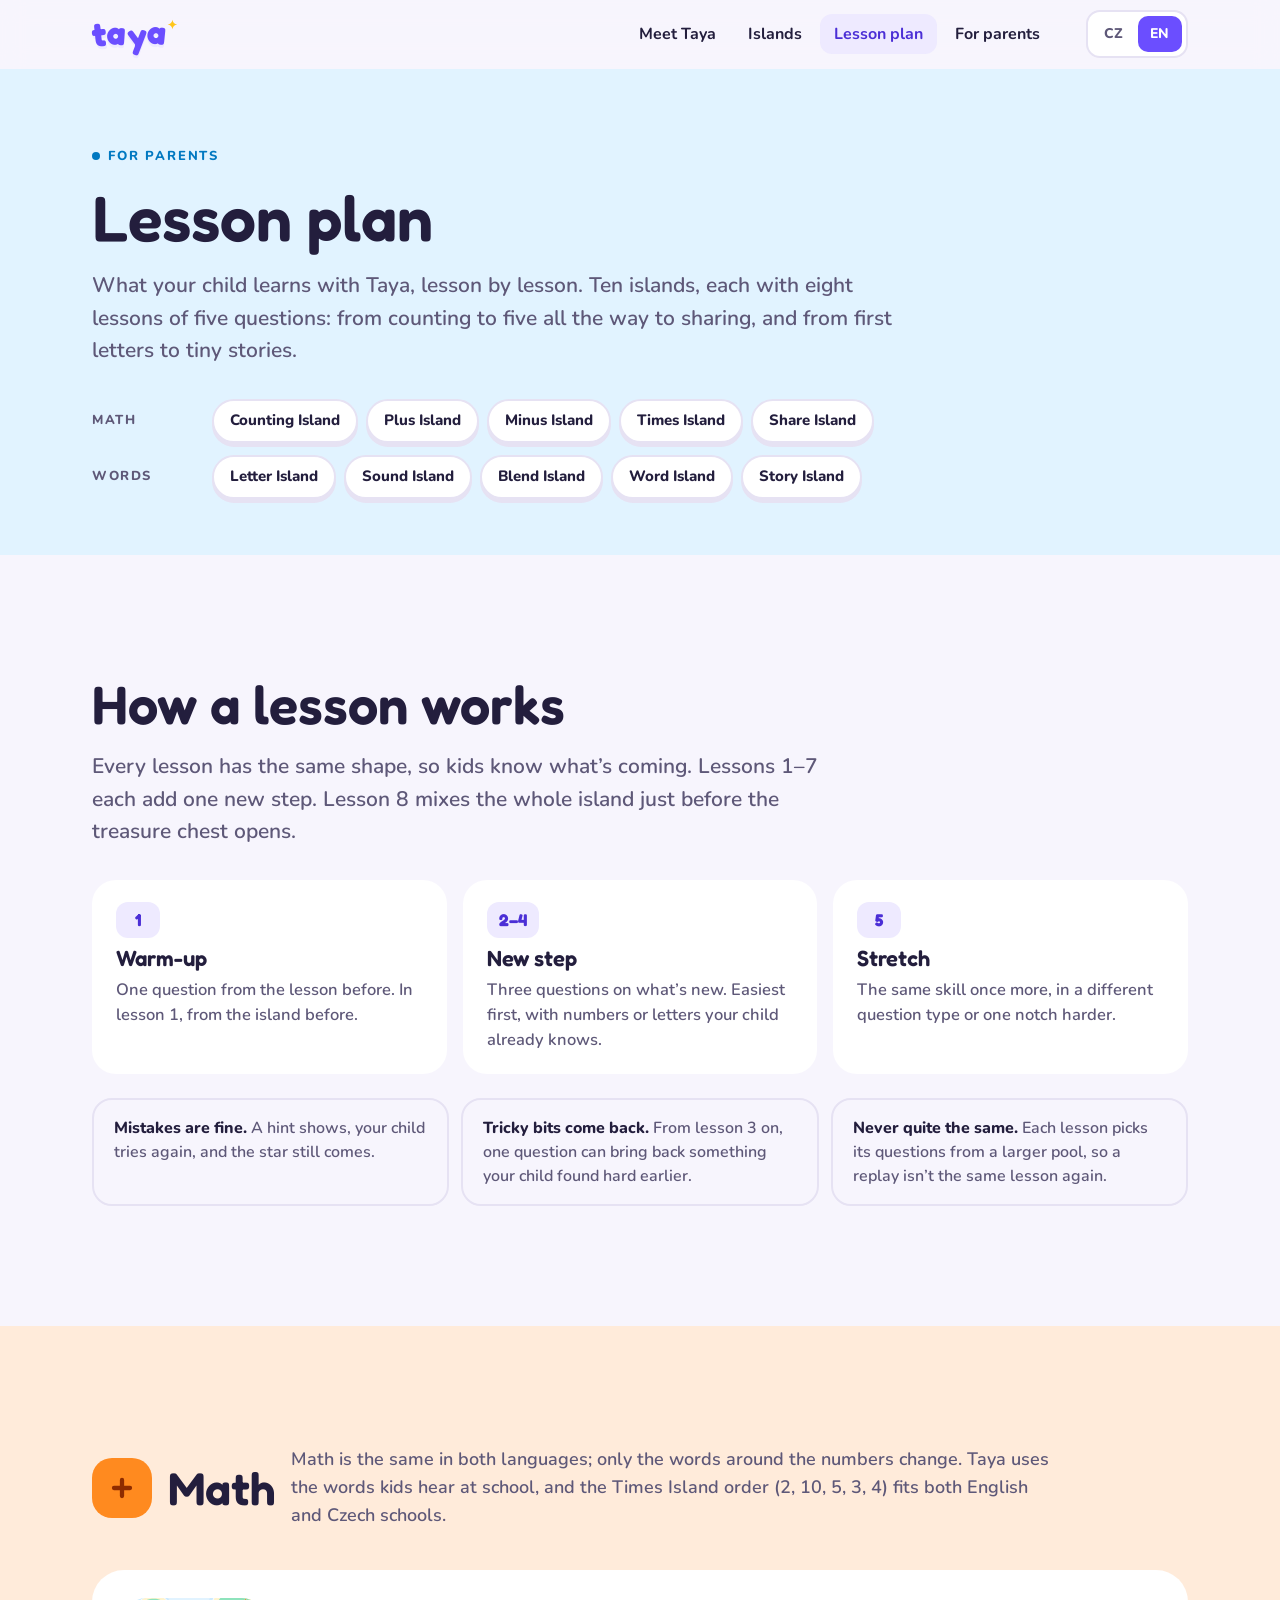
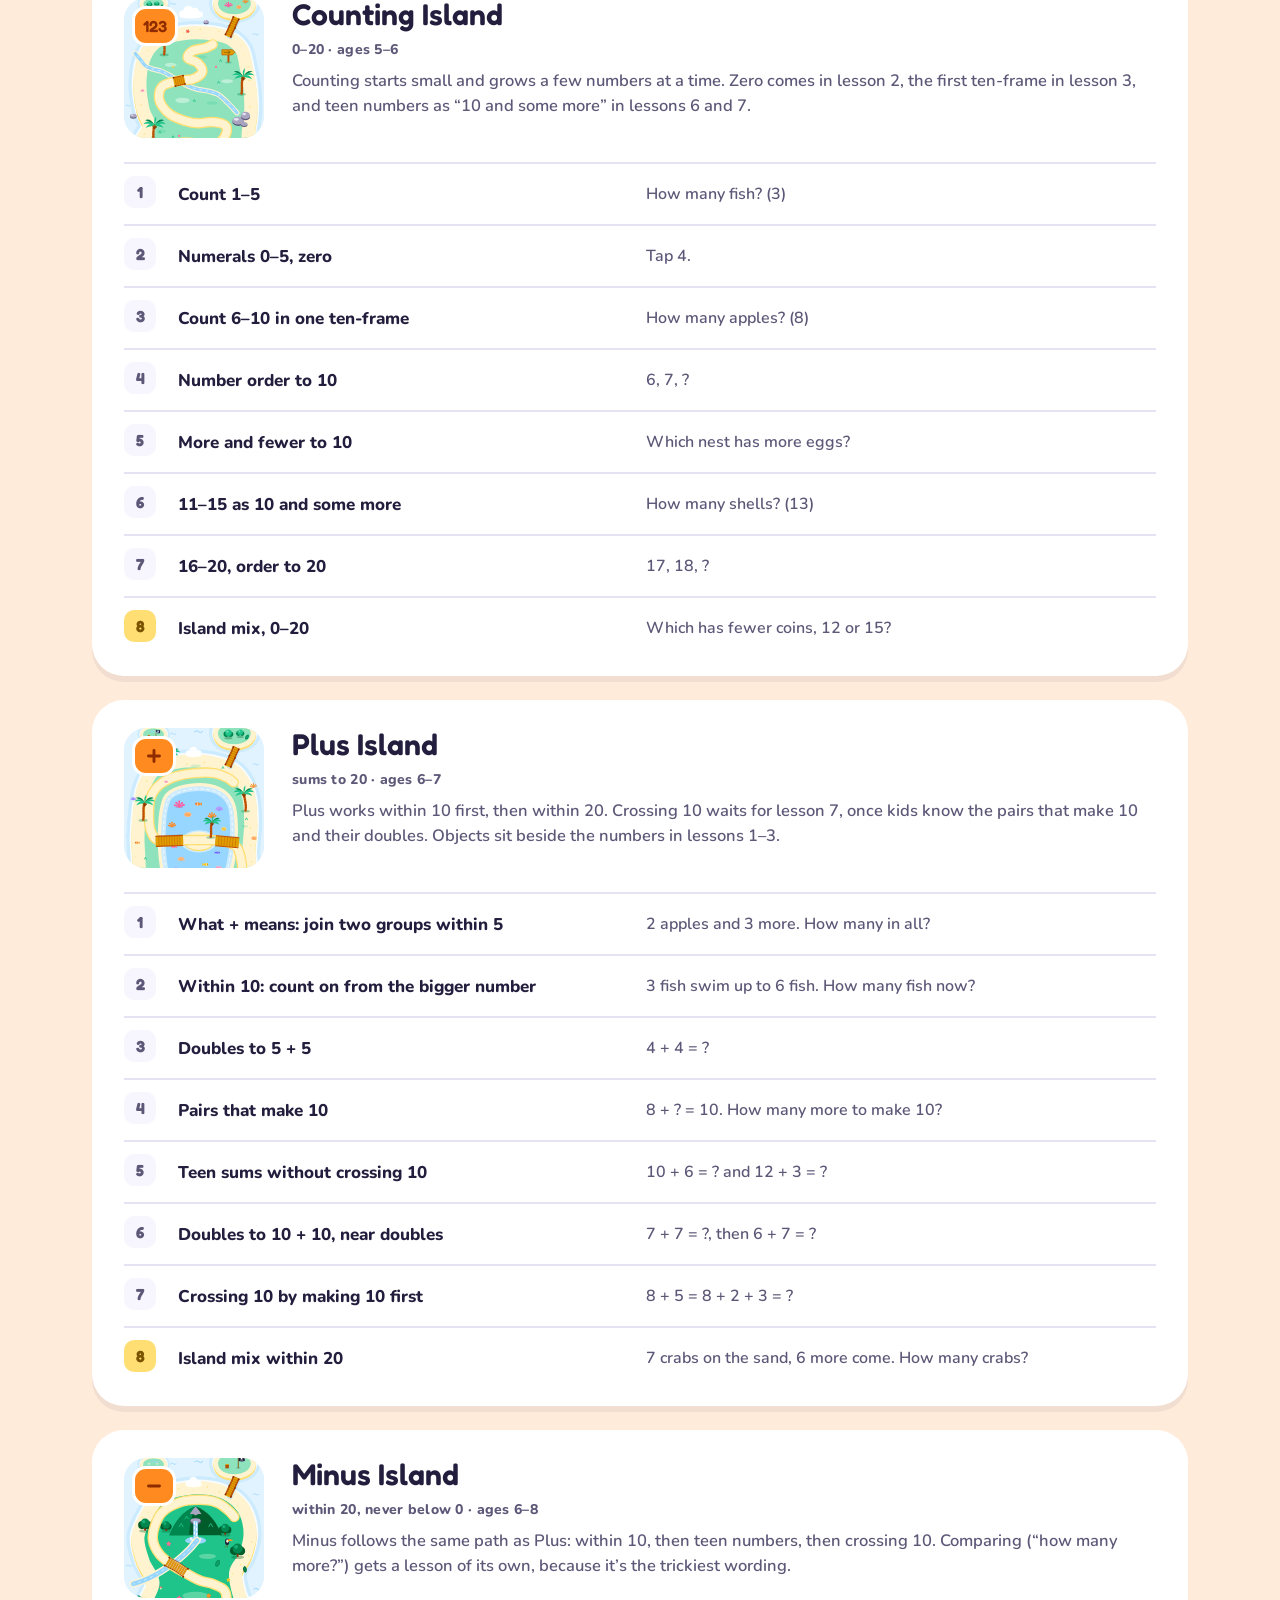
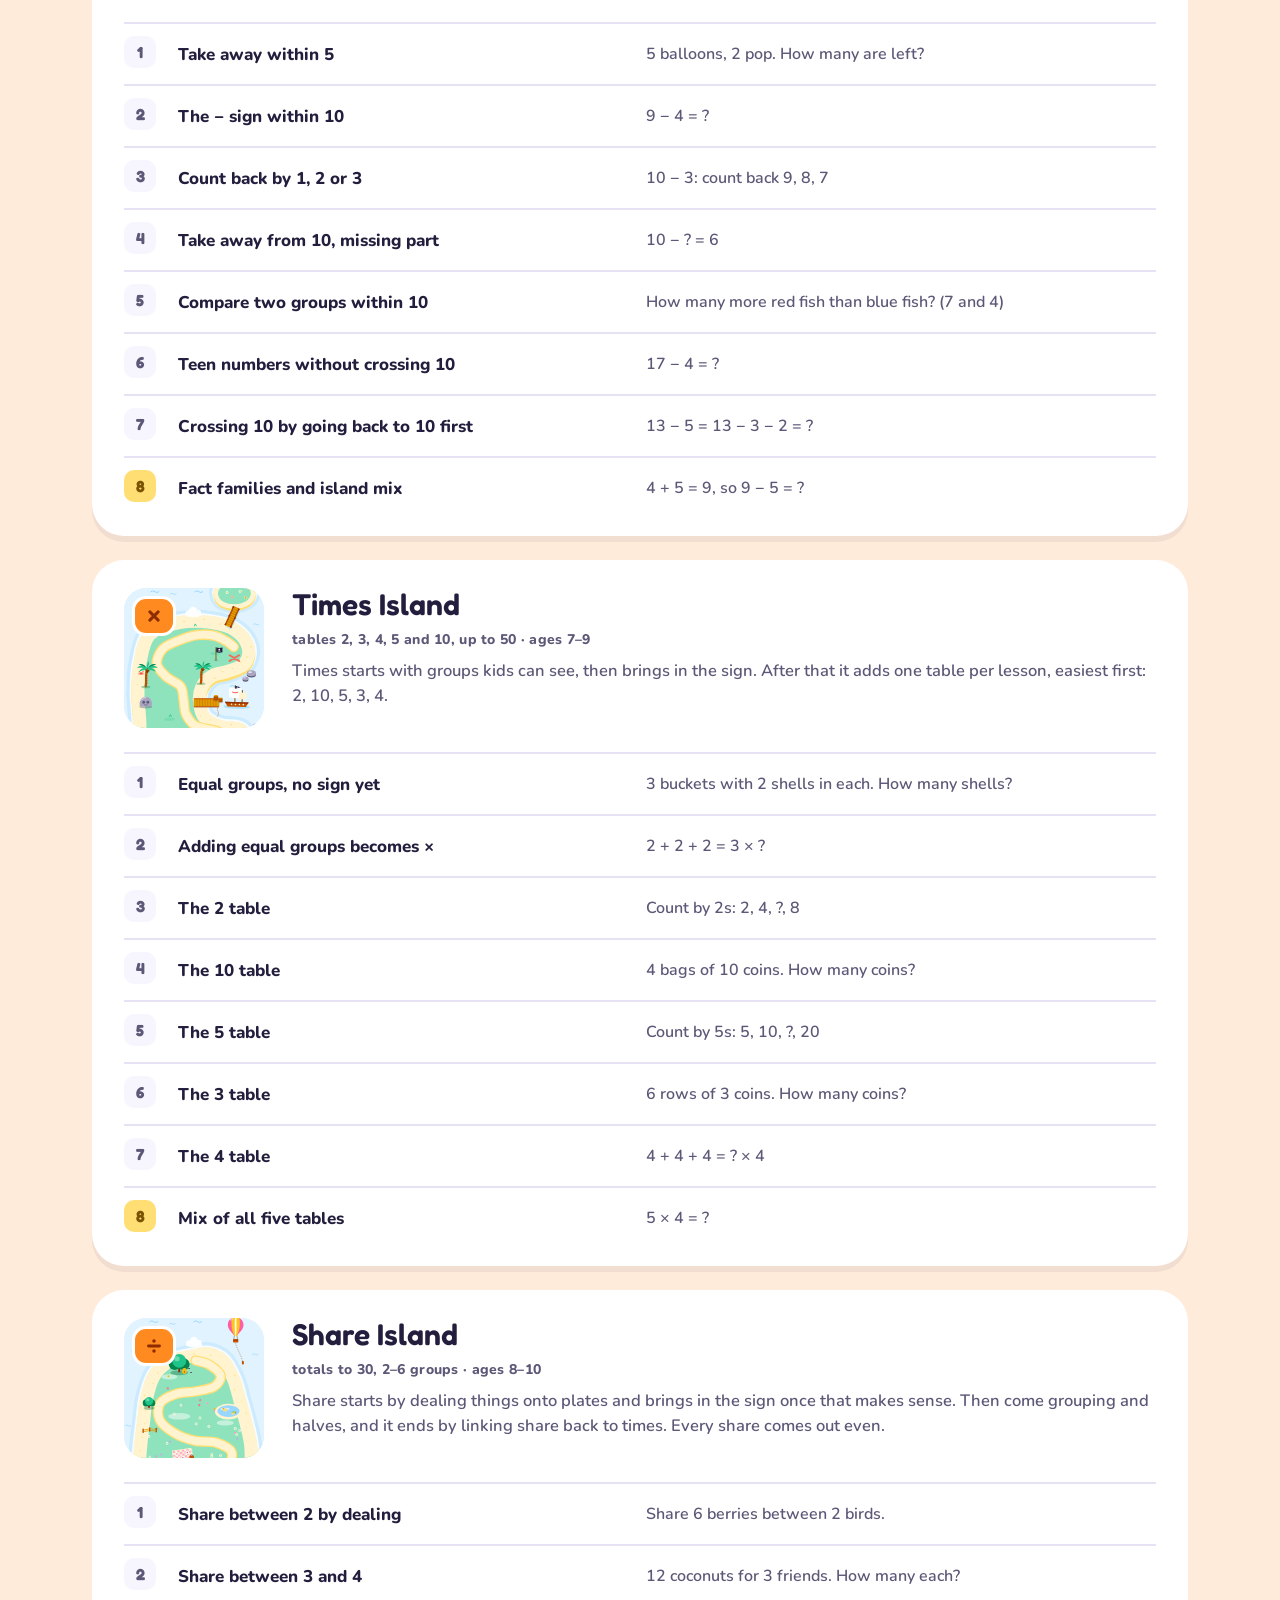
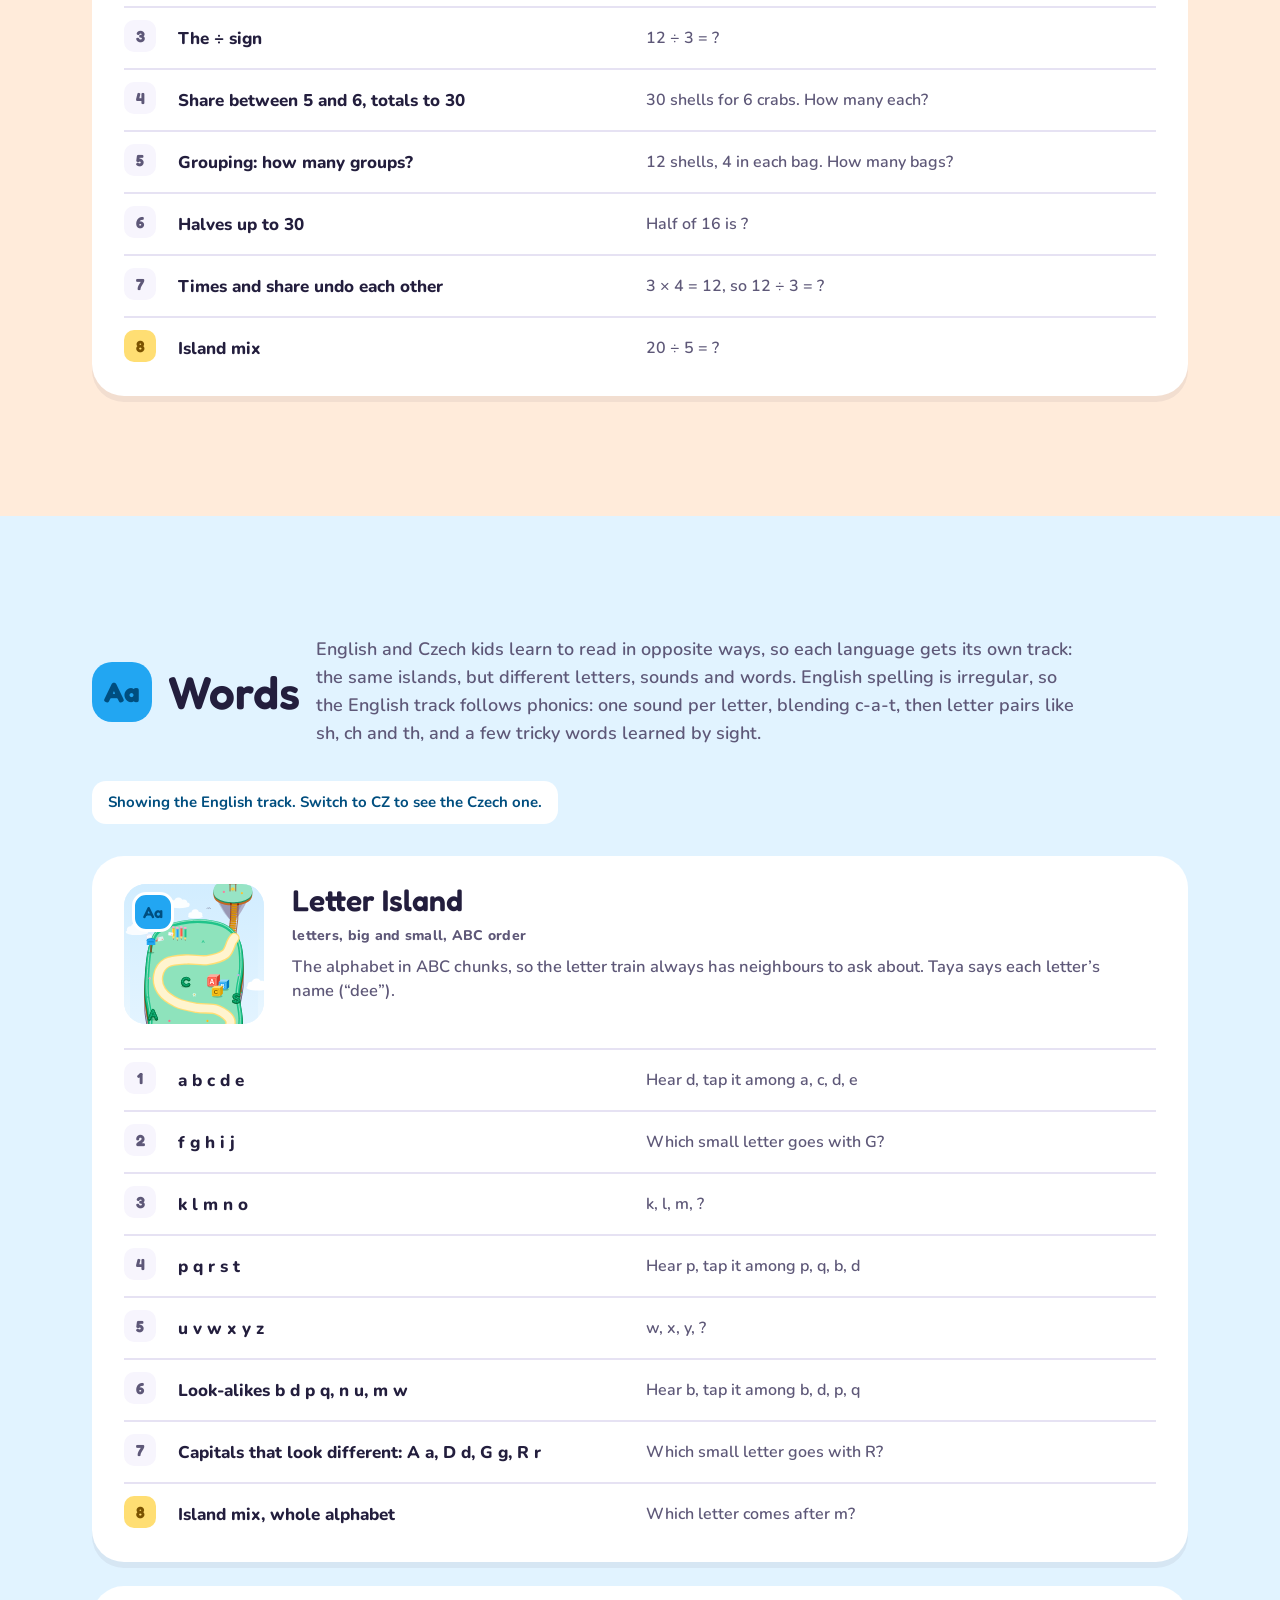
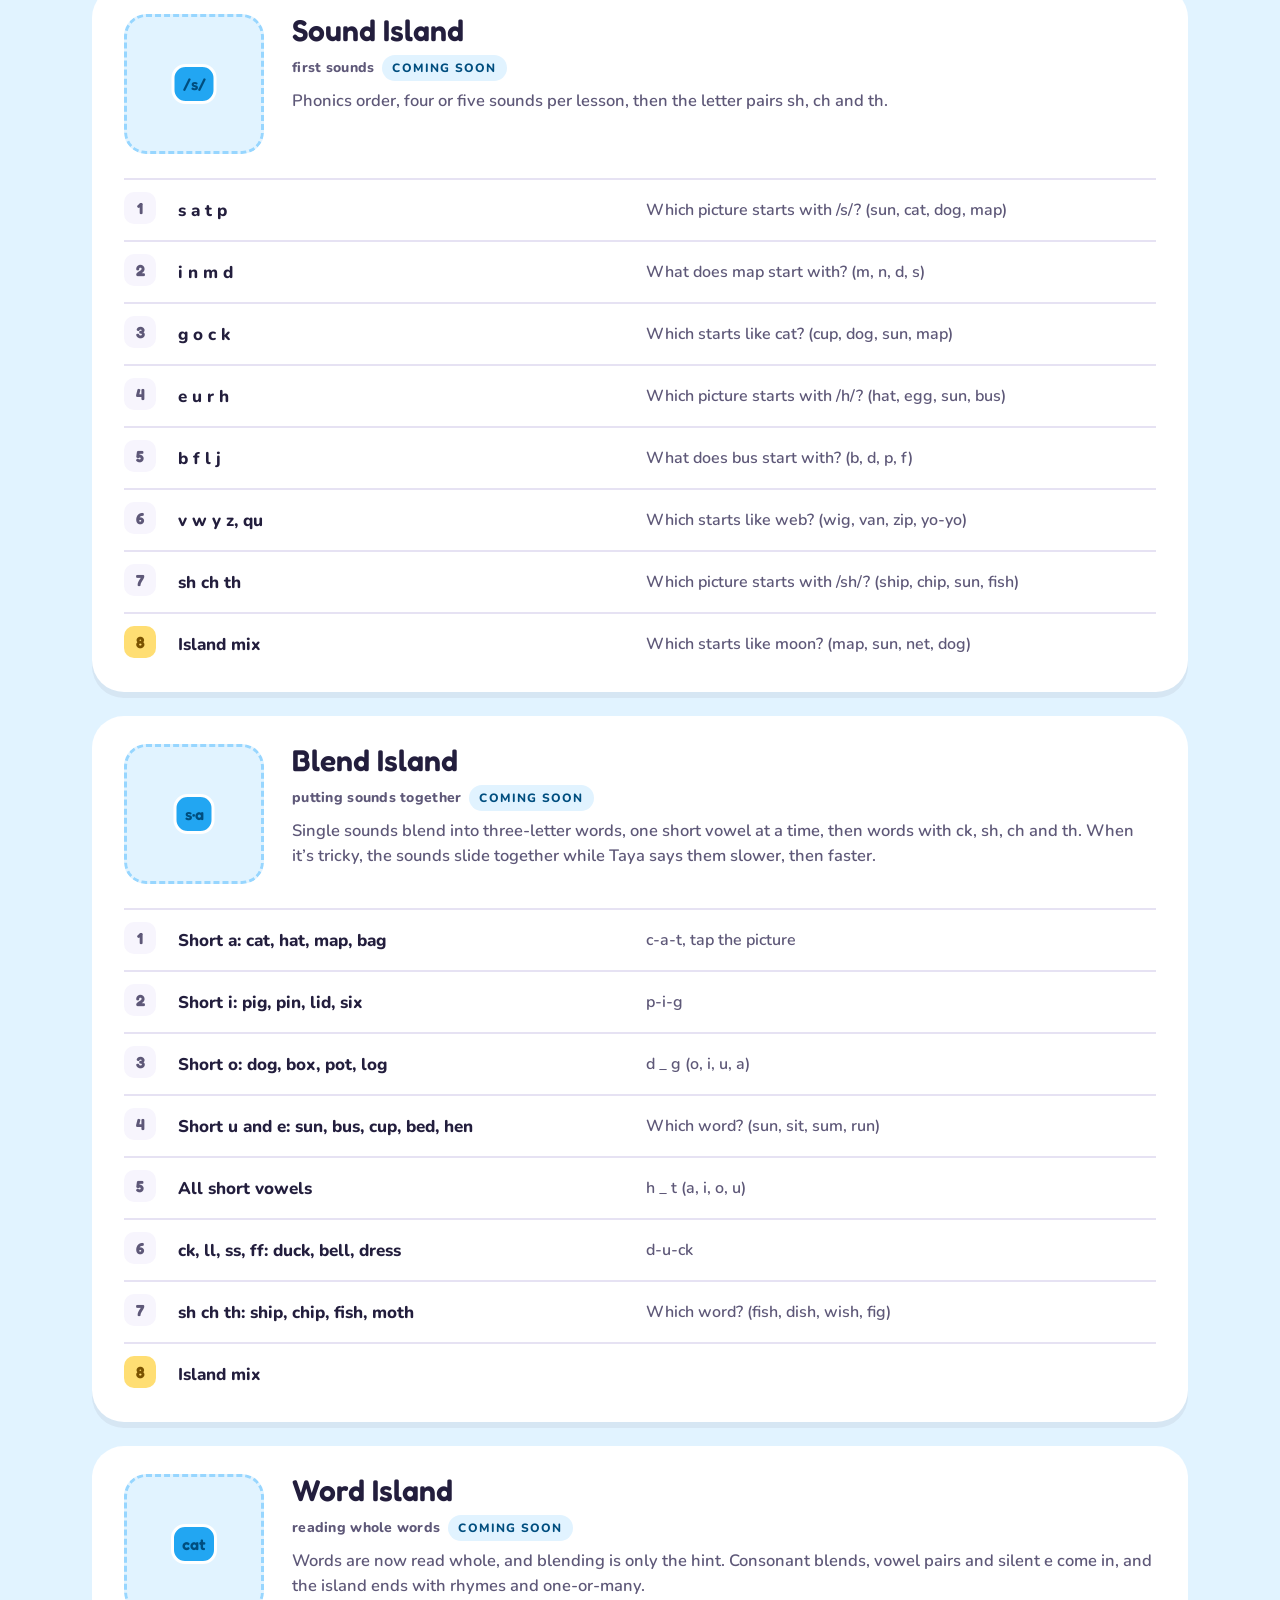
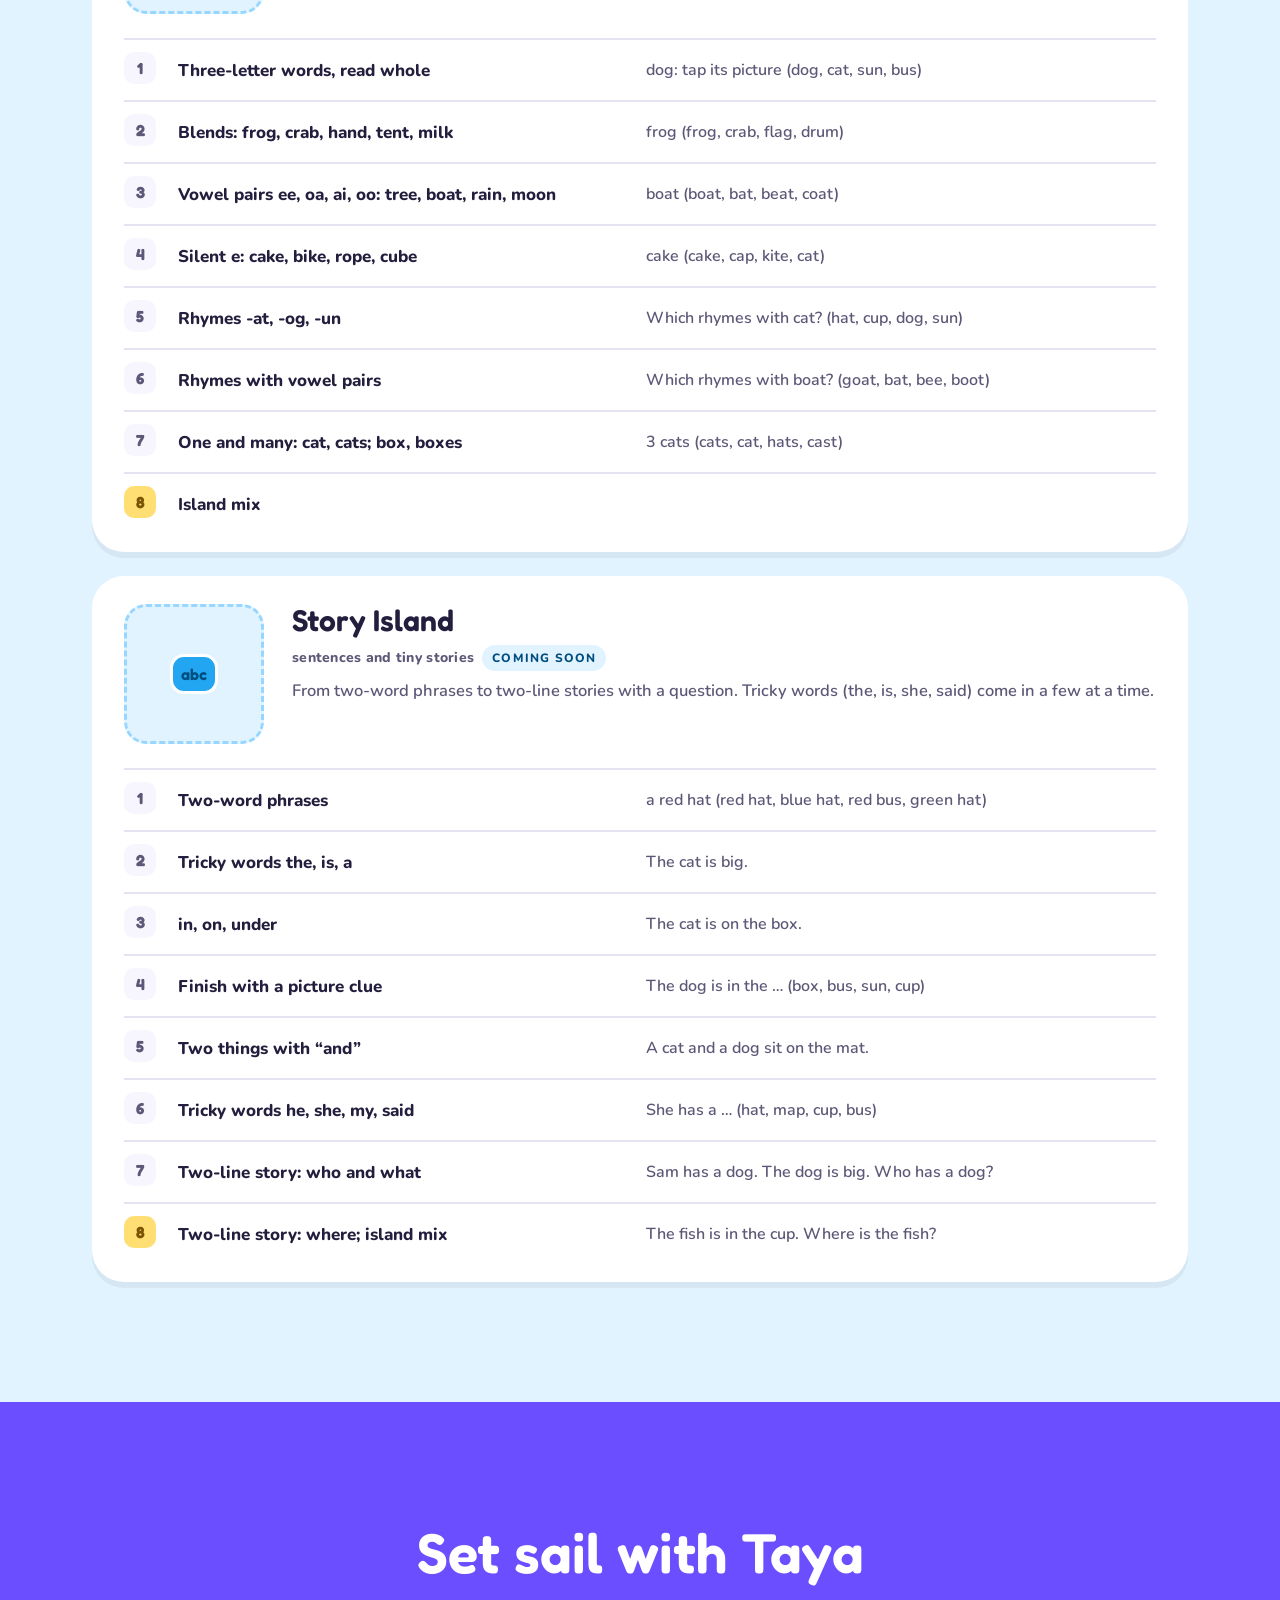
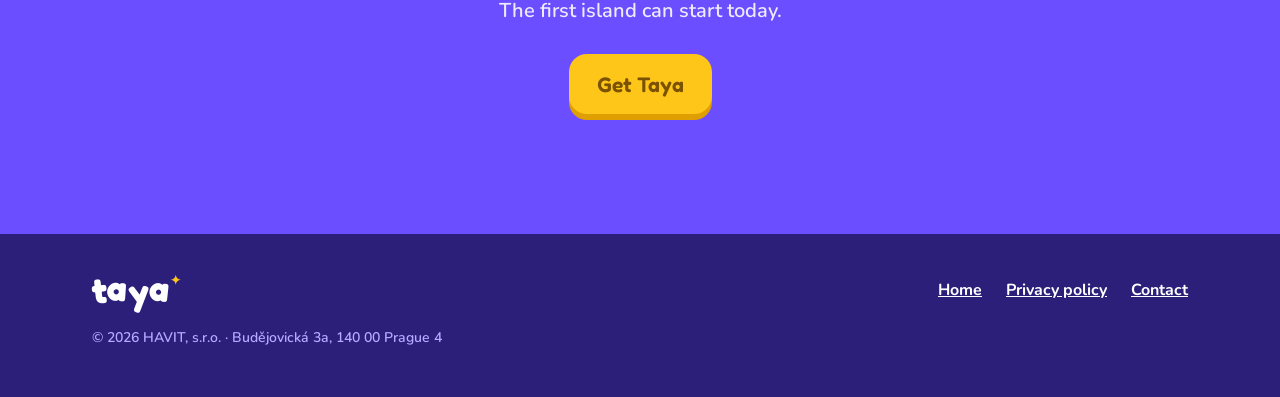
==== plan/index.html @ dfc19817 "Lesson plan page for parents All ten islands, eight lessons each, from the lesson plan doc: what's n" ====
<!doctype html>
<html lang="cs" data-lang="cs" data-title-cs="Plán lekcí – Taya" data-title-en="Lesson plan – Taya">
<head>
<meta charset="utf-8">
<meta name="viewport" content="width=device-width, initial-scale=1">
<title>Plán lekcí – Taya</title>
<meta name="description" content="Co se dítě v aplikaci Taya naučí: osm lekcí na každém ostrově, od počítání do pěti po dělení a od prvních písmen po malé příběhy. What your child learns in Taya, lesson by lesson.">
<meta name="theme-color" content="#6B4EFF">
<link rel="icon" type="image/svg+xml" href="../assets/app-icon.svg">
<link rel="preload" href="../assets/fonts/Fredoka-Bold.woff2" as="font" type="font/woff2" crossorigin>
<link rel="preload" href="../assets/fonts/Nunito-SemiBold.woff2" as="font" type="font/woff2" crossorigin>
<link rel="stylesheet" href="../assets/site.css">
<script>document.documentElement.classList.add("js");</script>
</head>
<body>
<a class="skip" href="#main"><span lang="cs">Přeskočit na obsah</span><span lang="en">Skip to content</span></a>

<svg width="0" height="0" style="position:absolute" aria-hidden="true">
  <symbol id="sp" viewBox="0 0 24 24"><path d="M12 1.5C12.6 7.4 16.6 11.4 22.5 12C16.6 12.6 12.6 16.6 12 22.5C11.4 16.6 7.4 12.6 1.5 12C7.4 11.4 11.4 7.4 12 1.5Z"/></symbol>
</svg>

<header class="topbar" id="top">
  <div class="wrap">
    <a class="wordmark" href="../" aria-label="Taya">
      <span class="l"><span>t</span></span><span class="l"><span>a</span></span><span class="l"><span>y</span></span><span class="l"><span>a</span></span>
      <svg class="spark" fill="#FFC61A" aria-hidden="true"><use href="#sp"/></svg>
    </a>
    <nav class="topnav" aria-label="Menu">
      <a href="../#taya"><span lang="cs">Taya</span><span lang="en">Meet Taya</span></a>
      <a href="../#ostrovy"><span lang="cs">Ostrovy</span><span lang="en">Islands</span></a>
      <a href="./" aria-current="page"><span lang="cs">Plán lekcí</span><span lang="en">Lesson plan</span></a>
      <a href="../#rodice"><span lang="cs">Pro rodiče</span><span lang="en">For parents</span></a>
    </nav>
    <div class="langs" role="group" aria-label="Jazyk / Language">
      <button type="button" data-set-lang="cs" aria-pressed="true">CZ</button>
      <button type="button" data-set-lang="en" aria-pressed="false">EN</button>
    </div>
  </div>
</header>

<main id="main" class="plan">

<section class="plan-hero">
  <div class="wrap">
    <span class="eyebrow"><span lang="cs">Pro rodiče</span><span lang="en">For parents</span></span>
    <h1><span lang="cs">Plán lekcí</span><span lang="en">Lesson plan</span></h1>
    <p class="lead">
      <span lang="cs">Co se s Tayou dítě naučí, lekci po lekci. Deset ostrovů, na každém osm lekcí po pěti otázkách: od počítání do pěti až po dělení a od prvních písmen až po malé příběhy.</span>
      <span lang="en">What your child learns with Taya, lesson by lesson. Ten islands, each with eight lessons of five questions: from counting to five all the way to sharing, and from first letters to tiny stories.</span>
    </p>
    <nav class="plan-nav" aria-label="Ostrovy / Islands">
      <div class="plan-nav-row"><span class="plan-nav-label"><span lang="cs">Matematika</span><span lang="en">Math</span></span><a class="plan-chip math" href="#pocitani"><span lang="cs">Ostrov počítání</span><span lang="en">Counting Island</span></a><a class="plan-chip math" href="#scitani"><span lang="cs">Ostrov sčítání</span><span lang="en">Plus Island</span></a><a class="plan-chip math" href="#odcitani"><span lang="cs">Ostrov odčítání</span><span lang="en">Minus Island</span></a><a class="plan-chip math" href="#nasobeni"><span lang="cs">Ostrov násobení</span><span lang="en">Times Island</span></a><a class="plan-chip math" href="#deleni"><span lang="cs">Ostrov dělení</span><span lang="en">Share Island</span></a></div>
      <div class="plan-nav-row"><span class="plan-nav-label"><span lang="cs">Čtení</span><span lang="en">Words</span></span><a class="plan-chip words" href="#pismena"><span lang="cs">Ostrov písmen</span><span lang="en">Letter Island</span></a><a class="plan-chip words" href="#hlasky"><span lang="cs">Ostrov hlásek</span><span lang="en">Sound Island</span></a><a class="plan-chip words" href="#skladani"><span lang="cs">Ostrov skládání</span><span lang="en">Blend Island</span></a><a class="plan-chip words" href="#slova"><span lang="cs">Ostrov slov</span><span lang="en">Word Island</span></a><a class="plan-chip words" href="#pribehy"><span lang="cs">Ostrov příběhů</span><span lang="en">Story Island</span></a></div>
    </nav>
  </div>
</section>

<section class="band plan-shape" aria-labelledby="shape-h">
  <div class="wrap">
    <div class="head">
      <h2 id="shape-h"><span lang="cs">Jak vypadá lekce</span><span lang="en">How a lesson works</span></h2>
      <p>
        <span lang="cs">Každá lekce má stejný tvar, takže dítě ví, co ho čeká. Lekce 1–7 přidávají vždy jeden nový krok. Osmá lekce zopakuje celý ostrov těsně předtím, než se otevře truhla s pokladem.</span>
        <span lang="en">Every lesson has the same shape, so kids know what’s coming. Lessons 1–7 each add one new step. Lesson 8 mixes the whole island just before the treasure chest opens.</span>
      </p>
    </div>
    <ol class="steps">
      <li><span class="step-n">1</span><h3><span lang="cs">Rozcvička</span><span lang="en">Warm-up</span></h3><p><span lang="cs">Jedna otázka z minulé lekce. V první lekci ostrova z ostrova předchozího.</span><span lang="en">One question from the lesson before. In lesson 1, from the island before.</span></p></li>
      <li><span class="step-n">2–4</span><h3><span lang="cs">Nový krok</span><span lang="en">New step</span></h3><p><span lang="cs">Tři otázky na to, co je nového. Nejdřív ta nejlehčí, s čísly nebo písmeny, která dítě už zná.</span><span lang="en">Three questions on what’s new. Easiest first, with numbers or letters your child already knows.</span></p></li>
      <li><span class="step-n">5</span><h3><span lang="cs">Výzva</span><span lang="en">Stretch</span></h3><p><span lang="cs">Stejná dovednost ještě jednou, jiným typem otázky nebo o kousek těžší.</span><span lang="en">The same skill once more, in a different question type or one notch harder.</span></p></li>
    </ol>
    <ul class="plan-notes">
      <li><b><span lang="cs">Chyba nevadí.</span><span lang="en">Mistakes are fine.</span></b> <span lang="cs">Ukáže se nápověda, dítě to zkusí znovu a hvězdu dostane i tak.</span><span lang="en">A hint shows, your child tries again, and the star still comes.</span></li>
      <li><b><span lang="cs">Co nešlo, se vrátí.</span><span lang="en">Tricky bits come back.</span></b> <span lang="cs">Od třetí lekce může jedna otázka zopakovat něco, co dítěti dřív nešlo.</span><span lang="en">From lesson 3 on, one question can bring back something your child found hard earlier.</span></li>
      <li><b><span lang="cs">Pokaždé trochu jinak.</span><span lang="en">Never quite the same.</span></b> <span lang="cs">Každá lekce vybírá své otázky z většího souboru, takže opakovaná lekce není stejná.</span><span lang="en">Each lesson picks its questions from a larger pool, so a replay isn’t the same lesson again.</span></li>
    </ul>
  </div>
</section>

<section class="band plan-world math" id="matematika" aria-labelledby="math-h">
  <div class="wrap">
    <div class="world-head">
      <span class="world-badge" aria-hidden="true"><svg viewBox="0 0 24 24" width="32" height="32" fill="none" stroke="#8E2C00" stroke-width="3.2" stroke-linecap="round"><path d="M12 6v12M6 12h12"/></svg></span>
      <h2 id="math-h"><span lang="cs">Matematika</span><span lang="en">Math</span></h2>
      <p>
        <span lang="cs">Matematika je v obou jazycích stejná, mění se jen slova kolem čísel. Úlohy používají slova, která dítě slyší ve škole, a na českých obrazovkách se násobí tečkou (3 · 4) a dělí dvojtečkou (12 : 3), stejně jako ve škole.</span>
        <span lang="en">Math is the same in both languages; only the words around the numbers change. Taya uses the words kids hear at school, and the Times Island order (2, 10, 5, 3, 4) fits both English and Czech schools.</span>
      </p>
    </div>
    
    <section class="plan-island" id="pocitani" aria-labelledby="pocitani-h">
      <header class="plan-island-head">
        <div class="plan-art"><img src="../assets/islands/counting.svg" width="606" height="834" alt="" loading="lazy"><span class="sym" aria-hidden="true"><b>123</b></span></div>
        <div class="plan-island-text">
          <h3 id="pocitani-h"><span lang="cs">Ostrov počítání</span><span lang="en">Counting Island</span></h3>
          <p class="plan-meta"><span lang="cs">0–20 · 5–6 let</span><span lang="en">0–20 · ages 5–6</span></p>
          <p><span lang="cs">Počítání začíná u malých čísel a roste po několika. Nula přijde ve 2. lekci, první desítkový rámeček ve 3. a čísla nad deset jako „10 a ještě něco“ v 6. a 7. lekci.</span><span lang="en">Counting starts small and grows a few numbers at a time. Zero comes in lesson 2, the first ten-frame in lesson 3, and teen numbers as “10 and some more” in lessons 6 and 7.</span></p>
        </div>
      </header>
      <ol class="lessons">
          <li><span class="no" aria-hidden="true">1</span><div><p class="focus"><span class="sr">1. </span><span lang="cs">Počítání do 5</span><span lang="en">Count 1–5</span></p><p class="ex"><span lang="cs">Kolik je tu ryb? (3)</span><span lang="en">How many fish? (3)</span></p></div></li>
          <li><span class="no" aria-hidden="true">2</span><div><p class="focus"><span class="sr">2. </span><span lang="cs">Číslice 0–5 a nula</span><span lang="en">Numerals 0–5, zero</span></p><p class="ex"><span lang="cs">Ťukni na číslo čtyři.</span><span lang="en">Tap 4.</span></p></div></li>
          <li><span class="no" aria-hidden="true">3</span><div><p class="focus"><span class="sr">3. </span><span lang="cs">Počítání 6–10 v desítkovém rámečku</span><span lang="en">Count 6–10 in one ten-frame</span></p><p class="ex"><span lang="cs">Kolik je tu jablek? (8)</span><span lang="en">How many apples? (8)</span></p></div></li>
          <li><span class="no" aria-hidden="true">4</span><div><p class="focus"><span class="sr">4. </span><span lang="cs">Pořadí čísel do 10</span><span lang="en">Number order to 10</span></p><p class="ex"><span lang="cs">6, 7, ? Které číslo je další?</span><span lang="en">6, 7, ?</span></p></div></li>
          <li><span class="no" aria-hidden="true">5</span><div><p class="focus"><span class="sr">5. </span><span lang="cs">Více a méně do 10</span><span lang="en">More and fewer to 10</span></p><p class="ex"><span lang="cs">Ve kterém hnízdě je více vajíček?</span><span lang="en">Which nest has more eggs?</span></p></div></li>
          <li><span class="no" aria-hidden="true">6</span><div><p class="focus"><span class="sr">6. </span><span lang="cs">11–15 jako 10 a ještě něco</span><span lang="en">11–15 as 10 and some more</span></p><p class="ex"><span lang="cs">Kolik je tu mušlí? (13)</span><span lang="en">How many shells? (13)</span></p></div></li>
          <li><span class="no" aria-hidden="true">7</span><div><p class="focus"><span class="sr">7. </span><span lang="cs">16–20 a pořadí do 20</span><span lang="en">16–20, order to 20</span></p><p class="ex"><span lang="cs">Ťukni na číslo devatenáct.</span><span lang="en">17, 18, ?</span></p></div></li>
          <li><span class="no" aria-hidden="true">8</span><div><p class="focus"><span class="sr">8. </span><span lang="cs">Opakování celého ostrova, 0–20</span><span lang="en">Island mix, 0–20</span></p><p class="ex"><span lang="cs">Kde je méně mincí, 12, nebo 15?</span><span lang="en">Which has fewer coins, 12 or 15?</span></p></div></li>
      </ol>
    </section>
    <section class="plan-island" id="scitani" aria-labelledby="scitani-h">
      <header class="plan-island-head">
        <div class="plan-art"><img src="../assets/islands/plus.svg" width="606" height="834" alt="" loading="lazy"><span class="sym" aria-hidden="true"><svg viewBox="0 0 24 24" width="26" height="26" fill="none" stroke="#8E2C00" stroke-width="3.2" stroke-linecap="round" aria-hidden="true"><path d="M12 6v12M6 12h12"/></svg></span></div>
        <div class="plan-island-text">
          <h3 id="scitani-h"><span lang="cs">Ostrov sčítání</span><span lang="en">Plus Island</span></h3>
          <p class="plan-meta"><span lang="cs">součty do 20 · 6–7 let</span><span lang="en">sums to 20 · ages 6–7</span></p>
          <p><span lang="cs">Nejdřív sčítání do 10, pak do 20. Přechod přes desítku čeká až na 7. lekci, kdy už dítě zná rozklady desítky a dvojnásobky. V 1.–3. lekci stojí vedle čísel i obrázky.</span><span lang="en">Plus works within 10 first, then within 20. Crossing 10 waits for lesson 7, once kids know the pairs that make 10 and their doubles. Objects sit beside the numbers in lessons 1–3.</span></p>
        </div>
      </header>
      <ol class="lessons">
          <li><span class="no" aria-hidden="true">1</span><div><p class="focus"><span class="sr">1. </span><span lang="cs">Co znamená +: spojení dvou skupin do 5</span><span lang="en">What + means: join two groups within 5</span></p><p class="ex"><span lang="cs">2 jablka a ještě 3. Kolik je jich dohromady?</span><span lang="en">2 apples and 3 more. How many in all?</span></p></div></li>
          <li><span class="no" aria-hidden="true">2</span><div><p class="focus"><span class="sr">2. </span><span lang="cs">Do 10: přičítání od většího čísla</span><span lang="en">Within 10: count on from the bigger number</span></p><p class="ex"><span lang="cs">Plave tu 6 ryb, připlavou ještě 3. Kolik ryb je teď?</span><span lang="en">3 fish swim up to 6 fish. How many fish now?</span></p></div></li>
          <li><span class="no" aria-hidden="true">3</span><div><p class="focus"><span class="sr">3. </span><span lang="cs">Dvojnásobky do 5 + 5</span><span lang="en">Doubles to 5 + 5</span></p><p class="ex"><span lang="cs">4 + 4 = ?</span><span lang="en">4 + 4 = ?</span></p></div></li>
          <li><span class="no" aria-hidden="true">4</span><div><p class="focus"><span class="sr">4. </span><span lang="cs">Rozklady čísla 10</span><span lang="en">Pairs that make 10</span></p><p class="ex"><span lang="cs">8 + ? = 10. Kolik chybí do deseti?</span><span lang="en">8 + ? = 10. How many more to make 10?</span></p></div></li>
          <li><span class="no" aria-hidden="true">5</span><div><p class="focus"><span class="sr">5. </span><span lang="cs">Do 20 bez přechodu přes desítku</span><span lang="en">Teen sums without crossing 10</span></p><p class="ex"><span lang="cs">10 + 6 = ? a 12 + 3 = ?</span><span lang="en">10 + 6 = ? and 12 + 3 = ?</span></p></div></li>
          <li><span class="no" aria-hidden="true">6</span><div><p class="focus"><span class="sr">6. </span><span lang="cs">Dvojnásobky do 10 + 10 a jejich sousedé</span><span lang="en">Doubles to 10 + 10, near doubles</span></p><p class="ex"><span lang="cs">7 + 7 = ?, potom 6 + 7 = ?</span><span lang="en">7 + 7 = ?, then 6 + 7 = ?</span></p></div></li>
          <li><span class="no" aria-hidden="true">7</span><div><p class="focus"><span class="sr">7. </span><span lang="cs">Přechod přes desítku: nejdřív doplnit do 10</span><span lang="en">Crossing 10 by making 10 first</span></p><p class="ex"><span lang="cs">8 + 5 = 8 + 2 + 3 = ?</span><span lang="en">8 + 5 = 8 + 2 + 3 = ?</span></p></div></li>
          <li><span class="no" aria-hidden="true">8</span><div><p class="focus"><span class="sr">8. </span><span lang="cs">Opakování celého ostrova do 20</span><span lang="en">Island mix within 20</span></p><p class="ex"><span lang="cs">Na písku je 7 krabů, přilezou ještě 6. Kolik je krabů?</span><span lang="en">7 crabs on the sand, 6 more come. How many crabs?</span></p></div></li>
      </ol>
    </section>
    <section class="plan-island" id="odcitani" aria-labelledby="odcitani-h">
      <header class="plan-island-head">
        <div class="plan-art"><img src="../assets/islands/minus.svg" width="606" height="834" alt="" loading="lazy"><span class="sym" aria-hidden="true"><svg viewBox="0 0 24 24" width="26" height="26" fill="none" stroke="#8E2C00" stroke-width="3.2" stroke-linecap="round" aria-hidden="true"><path d="M6 12h12"/></svg></span></div>
        <div class="plan-island-text">
          <h3 id="odcitani-h"><span lang="cs">Ostrov odčítání</span><span lang="en">Minus Island</span></h3>
          <p class="plan-meta"><span lang="cs">do 20, nikdy pod nulu · 6–8 let</span><span lang="en">within 20, never below 0 · ages 6–8</span></p>
          <p><span lang="cs">Odčítání jde stejnou cestou jako sčítání: do 10, pak do 20 a nakonec přechod přes desítku. Porovnávání („o kolik více?“) má vlastní lekci, protože je to nejtěžší formulace.</span><span lang="en">Minus follows the same path as Plus: within 10, then teen numbers, then crossing 10. Comparing (“how many more?”) gets a lesson of its own, because it’s the trickiest wording.</span></p>
        </div>
      </header>
      <ol class="lessons">
          <li><span class="no" aria-hidden="true">1</span><div><p class="focus"><span class="sr">1. </span><span lang="cs">Odebírání do 5</span><span lang="en">Take away within 5</span></p><p class="ex"><span lang="cs">5 balónků, 2 prasknou. Kolik jich zbylo?</span><span lang="en">5 balloons, 2 pop. How many are left?</span></p></div></li>
          <li><span class="no" aria-hidden="true">2</span><div><p class="focus"><span class="sr">2. </span><span lang="cs">Znaménko − do 10</span><span lang="en">The − sign within 10</span></p><p class="ex"><span lang="cs">9 − 4 = ?</span><span lang="en">9 − 4 = ?</span></p></div></li>
          <li><span class="no" aria-hidden="true">3</span><div><p class="focus"><span class="sr">3. </span><span lang="cs">Počítání pozpátku po 1, 2 a 3</span><span lang="en">Count back by 1, 2 or 3</span></p><p class="ex"><span lang="cs">10 − 3: počítej pozpátku 9, 8, 7</span><span lang="en">10 − 3: count back 9, 8, 7</span></p></div></li>
          <li><span class="no" aria-hidden="true">4</span><div><p class="focus"><span class="sr">4. </span><span lang="cs">Odčítání od 10 a chybějící část</span><span lang="en">Take away from 10, missing part</span></p><p class="ex"><span lang="cs">10 − ? = 6</span><span lang="en">10 − ? = 6</span></p></div></li>
          <li><span class="no" aria-hidden="true">5</span><div><p class="focus"><span class="sr">5. </span><span lang="cs">Porovnání dvou skupin do 10</span><span lang="en">Compare two groups within 10</span></p><p class="ex"><span lang="cs">O kolik je více červených ryb než modrých? (7 a 4)</span><span lang="en">How many more red fish than blue fish? (7 and 4)</span></p></div></li>
          <li><span class="no" aria-hidden="true">6</span><div><p class="focus"><span class="sr">6. </span><span lang="cs">Do 20 bez přechodu přes desítku</span><span lang="en">Teen numbers without crossing 10</span></p><p class="ex"><span lang="cs">17 − 4 = ?</span><span lang="en">17 − 4 = ?</span></p></div></li>
          <li><span class="no" aria-hidden="true">7</span><div><p class="focus"><span class="sr">7. </span><span lang="cs">Přechod přes desítku: nejdřív zpátky na 10</span><span lang="en">Crossing 10 by going back to 10 first</span></p><p class="ex"><span lang="cs">13 − 5 = 13 − 3 − 2 = ?</span><span lang="en">13 − 5 = 13 − 3 − 2 = ?</span></p></div></li>
          <li><span class="no" aria-hidden="true">8</span><div><p class="focus"><span class="sr">8. </span><span lang="cs">Početní rodinky a opakování ostrova</span><span lang="en">Fact families and island mix</span></p><p class="ex"><span lang="cs">4 + 5 = 9, takže 9 − 5 = ?</span><span lang="en">4 + 5 = 9, so 9 − 5 = ?</span></p></div></li>
      </ol>
    </section>
    <section class="plan-island" id="nasobeni" aria-labelledby="nasobeni-h">
      <header class="plan-island-head">
        <div class="plan-art"><img src="../assets/islands/times.svg" width="606" height="834" alt="" loading="lazy"><span class="sym" aria-hidden="true"><svg viewBox="0 0 24 24" width="26" height="26" fill="none" stroke="#8E2C00" stroke-width="3.2" stroke-linecap="round" aria-hidden="true"><path d="M7.5 7.5l9 9M16.5 7.5l-9 9"/></svg></span></div>
        <div class="plan-island-text">
          <h3 id="nasobeni-h"><span lang="cs">Ostrov násobení</span><span lang="en">Times Island</span></h3>
          <p class="plan-meta"><span lang="cs">násobilka 2, 3, 4, 5 a 10 do 50 · 7–9 let</span><span lang="en">tables 2, 3, 4, 5 and 10, up to 50 · ages 7–9</span></p>
          <p><span lang="cs">Násobení začíná skupinkami, které dítě vidí, a teprve pak přijde znaménko. Potom každá lekce přidá jednu řadu násobilky, od nejlehčí: 2, 10, 5, 3, 4.</span><span lang="en">Times starts with groups kids can see, then brings in the sign. After that it adds one table per lesson, easiest first: 2, 10, 5, 3, 4.</span></p>
        </div>
      </header>
      <ol class="lessons">
          <li><span class="no" aria-hidden="true">1</span><div><p class="focus"><span class="sr">1. </span><span lang="cs">Stejné skupinky, zatím bez znaménka</span><span lang="en">Equal groups, no sign yet</span></p><p class="ex"><span lang="cs">3 kbelíky, v každém jsou 2 mušle. Kolik je mušlí?</span><span lang="en">3 buckets with 2 shells in each. How many shells?</span></p></div></li>
          <li><span class="no" aria-hidden="true">2</span><div><p class="focus"><span class="sr">2. </span><span lang="cs">Ze sčítání stejných skupin je násobení</span><span lang="en">Adding equal groups becomes ×</span></p><p class="ex"><span lang="cs">2 + 2 + 2 = 3 · ?</span><span lang="en">2 + 2 + 2 = 3 × ?</span></p></div></li>
          <li><span class="no" aria-hidden="true">3</span><div><p class="focus"><span class="sr">3. </span><span lang="cs">Násobilka 2</span><span lang="en">The 2 table</span></p><p class="ex"><span lang="cs">Počítej po dvou: 2, 4, ?, 8</span><span lang="en">Count by 2s: 2, 4, ?, 8</span></p></div></li>
          <li><span class="no" aria-hidden="true">4</span><div><p class="focus"><span class="sr">4. </span><span lang="cs">Násobilka 10</span><span lang="en">The 10 table</span></p><p class="ex"><span lang="cs">4 pytlíky, v každém je 10 mincí. Kolik je mincí?</span><span lang="en">4 bags of 10 coins. How many coins?</span></p></div></li>
          <li><span class="no" aria-hidden="true">5</span><div><p class="focus"><span class="sr">5. </span><span lang="cs">Násobilka 5</span><span lang="en">The 5 table</span></p><p class="ex"><span lang="cs">Počítej po pěti: 5, 10, ?, 20</span><span lang="en">Count by 5s: 5, 10, ?, 20</span></p></div></li>
          <li><span class="no" aria-hidden="true">6</span><div><p class="focus"><span class="sr">6. </span><span lang="cs">Násobilka 3</span><span lang="en">The 3 table</span></p><p class="ex"><span lang="cs">6 řad, v každé jsou 3 mince. Kolik je mincí?</span><span lang="en">6 rows of 3 coins. How many coins?</span></p></div></li>
          <li><span class="no" aria-hidden="true">7</span><div><p class="focus"><span class="sr">7. </span><span lang="cs">Násobilka 4</span><span lang="en">The 4 table</span></p><p class="ex"><span lang="cs">4 + 4 + 4 = ? · 4</span><span lang="en">4 + 4 + 4 = ? × 4</span></p></div></li>
          <li><span class="no" aria-hidden="true">8</span><div><p class="focus"><span class="sr">8. </span><span lang="cs">Všech pět řad dohromady</span><span lang="en">Mix of all five tables</span></p><p class="ex"><span lang="cs">5 · 4 = ?</span><span lang="en">5 × 4 = ?</span></p></div></li>
      </ol>
    </section>
    <section class="plan-island" id="deleni" aria-labelledby="deleni-h">
      <header class="plan-island-head">
        <div class="plan-art"><img src="../assets/islands/share.svg" width="606" height="834" alt="" loading="lazy"><span class="sym" aria-hidden="true"><svg viewBox="0 0 24 24" width="26" height="26" fill="none" stroke="#8E2C00" stroke-width="3.2" stroke-linecap="round" aria-hidden="true"><path d="M6 12h12"/><circle cx="12" cy="6.5" r="1.9" fill="#8E2C00" stroke="none"/><circle cx="12" cy="17.5" r="1.9" fill="#8E2C00" stroke="none"/></svg></span></div>
        <div class="plan-island-text">
          <h3 id="deleni-h"><span lang="cs">Ostrov dělení</span><span lang="en">Share Island</span></h3>
          <p class="plan-meta"><span lang="cs">do 30, 2–6 skupin · 8–10 let</span><span lang="en">totals to 30, 2–6 groups · ages 8–10</span></p>
          <p><span lang="cs">Dělení začíná rozdáváním na talířky a znaménko přijde, až dává smysl. Pak přibude dělení po skupinkách a poloviny a na konci propojení dělení s násobením. Vždycky to vyjde beze zbytku.</span><span lang="en">Share starts by dealing things onto plates and brings in the sign once that makes sense. Then come grouping and halves, and it ends by linking share back to times. Every share comes out even.</span></p>
        </div>
      </header>
      <ol class="lessons">
          <li><span class="no" aria-hidden="true">1</span><div><p class="focus"><span class="sr">1. </span><span lang="cs">Dělení mezi 2 rozdáváním</span><span lang="en">Share between 2 by dealing</span></p><p class="ex"><span lang="cs">Rozděl 6 jahod mezi 2 ptáčky.</span><span lang="en">Share 6 berries between 2 birds.</span></p></div></li>
          <li><span class="no" aria-hidden="true">2</span><div><p class="focus"><span class="sr">2. </span><span lang="cs">Dělení mezi 3 a 4</span><span lang="en">Share between 3 and 4</span></p><p class="ex"><span lang="cs">12 kokosů pro 3 kamarády. Kolik dostane každý?</span><span lang="en">12 coconuts for 3 friends. How many each?</span></p></div></li>
          <li><span class="no" aria-hidden="true">3</span><div><p class="focus"><span class="sr">3. </span><span lang="cs">Znaménko :</span><span lang="en">The ÷ sign</span></p><p class="ex"><span lang="cs">12 : 3 = ?</span><span lang="en">12 ÷ 3 = ?</span></p></div></li>
          <li><span class="no" aria-hidden="true">4</span><div><p class="focus"><span class="sr">4. </span><span lang="cs">Dělení mezi 5 a 6, do 30</span><span lang="en">Share between 5 and 6, totals to 30</span></p><p class="ex"><span lang="cs">30 mušlí pro 6 krabů. Kolik dostane každý?</span><span lang="en">30 shells for 6 crabs. How many each?</span></p></div></li>
          <li><span class="no" aria-hidden="true">5</span><div><p class="focus"><span class="sr">5. </span><span lang="cs">Dělení po: kolik bude skupin?</span><span lang="en">Grouping: how many groups?</span></p><p class="ex"><span lang="cs">12 mušlí, do každého sáčku dáme 4. Kolik bude sáčků?</span><span lang="en">12 shells, 4 in each bag. How many bags?</span></p></div></li>
          <li><span class="no" aria-hidden="true">6</span><div><p class="focus"><span class="sr">6. </span><span lang="cs">Poloviny do 30</span><span lang="en">Halves up to 30</span></p><p class="ex"><span lang="cs">Polovina z 16 je ?</span><span lang="en">Half of 16 is ?</span></p></div></li>
          <li><span class="no" aria-hidden="true">7</span><div><p class="focus"><span class="sr">7. </span><span lang="cs">Násobení a dělení patří k sobě</span><span lang="en">Times and share undo each other</span></p><p class="ex"><span lang="cs">3 · 4 = 12, takže 12 : 3 = ?</span><span lang="en">3 × 4 = 12, so 12 ÷ 3 = ?</span></p></div></li>
          <li><span class="no" aria-hidden="true">8</span><div><p class="focus"><span class="sr">8. </span><span lang="cs">Opakování celého ostrova</span><span lang="en">Island mix</span></p><p class="ex"><span lang="cs">20 : 5 = ?</span><span lang="en">20 ÷ 5 = ?</span></p></div></li>
      </ol>
    </section>
  </div>
</section>

<section class="band plan-world words" id="cteni" aria-labelledby="words-h">
  <div class="wrap">
    <div class="world-head">
      <span class="world-badge" aria-hidden="true">Aa</span>
      <h2 id="words-h"><span lang="cs">Čtení</span><span lang="en">Words</span></h2>
      <p>
        <span lang="cs">Čeština a angličtina se učí číst úplně jinak, a tak má každý jazyk vlastní stopu: stejné ostrovy, ale jiná písmena, hlásky a slova. Čeština se píše, jak se čte, takže začínáme samohláskami, čteme po slabikách (MA-MA) a čas věnujeme hlavně čárkám, háčkům, ch a měkkým slabikám.</span>
        <span lang="en">English and Czech kids learn to read in opposite ways, so each language gets its own track: the same islands, but different letters, sounds and words. English spelling is irregular, so the English track follows phonics: one sound per letter, blending c-a-t, then letter pairs like sh, ch and th, and a few tricky words learned by sight.</span>
      </p>
    </div>
    <p class="track-note">
      <span lang="cs">Zobrazujeme českou stopu. Anglickou uvidíte po přepnutí na EN.</span>
      <span lang="en">Showing the English track. Switch to CZ to see the Czech one.</span>
    </p>
    
    <section class="plan-island" id="pismena" aria-labelledby="pismena-h">
      <header class="plan-island-head">
        <div class="plan-art"><img src="../assets/islands/letter.svg" width="606" height="834" alt="" loading="lazy"><span class="sym" aria-hidden="true"><b>Aa</b></span></div>
        <div class="plan-island-text">
          <h3 id="pismena-h"><span lang="cs">Ostrov písmen</span><span lang="en">Letter Island</span></h3>
          <p class="plan-meta"><span lang="cs">písmena, velká a malá, abeceda</span><span lang="en">letters, big and small, ABC order</span></p>
          <p><span lang="cs">Jako v první třídě: nejdřív samohlásky a čárky i háčky mají každé svou lekci. Taya říká hlásku („d“, ne „dé“), protože se v první třídě čte po hláskách.</span><span lang="en">The alphabet in ABC chunks, so the letter train always has neighbours to ask about. Taya says each letter’s name (“dee”).</span></p>
        </div>
      </header>
      <ol class="lessons" lang="cs">
          <li><span class="no" aria-hidden="true">1</span><div><p class="focus"><span class="sr">1. </span>Samohlásky a e i o u y</p><p class="ex">Taya řekne o, dítě ho najde mezi o, a, e, u</p></div></li>
          <li><span class="no" aria-hidden="true">2</span><div><p class="focus"><span class="sr">2. </span>m l s p t</p><p class="ex">Které malé písmeno patří k M?</p></div></li>
          <li><span class="no" aria-hidden="true">3</span><div><p class="focus"><span class="sr">3. </span>j n v d k</p><p class="ex">Které malé písmeno patří k D? (d, b, p, h)</p></div></li>
          <li><span class="no" aria-hidden="true">4</span><div><p class="focus"><span class="sr">4. </span>r z b c h</p><p class="ex">Taya řekne h, dítě ho najde mezi h, k, b, n</p></div></li>
          <li><span class="no" aria-hidden="true">5</span><div><p class="focus"><span class="sr">5. </span>f g ch a vzácná q w x</p><p class="ex">Co je v abecedě po H? (CH)</p></div></li>
          <li><span class="no" aria-hidden="true">6</span><div><p class="focus"><span class="sr">6. </span>Dlouhé samohlásky á é í ó ú ů ý</p><p class="ex">Taya řekne á, dítě ho najde mezi a, á, e, é</p></div></li>
          <li><span class="no" aria-hidden="true">7</span><div><p class="focus"><span class="sr">7. </span>Písmena s háčkem č ď ě ň ř š ť ž</p><p class="ex">Taya řekne ř, dítě ho najde mezi r, ř, z, ž</p></div></li>
          <li><span class="no" aria-hidden="true">8</span><div><p class="focus"><span class="sr">8. </span>Opakování celé abecedy</p><p class="ex">Co je v abecedě po C? (Č)</p></div></li>
      </ol>
      <ol class="lessons" lang="en">
          <li><span class="no" aria-hidden="true">1</span><div><p class="focus"><span class="sr">1. </span>a b c d e</p><p class="ex">Hear d, tap it among a, c, d, e</p></div></li>
          <li><span class="no" aria-hidden="true">2</span><div><p class="focus"><span class="sr">2. </span>f g h i j</p><p class="ex">Which small letter goes with G?</p></div></li>
          <li><span class="no" aria-hidden="true">3</span><div><p class="focus"><span class="sr">3. </span>k l m n o</p><p class="ex">k, l, m, ?</p></div></li>
          <li><span class="no" aria-hidden="true">4</span><div><p class="focus"><span class="sr">4. </span>p q r s t</p><p class="ex">Hear p, tap it among p, q, b, d</p></div></li>
          <li><span class="no" aria-hidden="true">5</span><div><p class="focus"><span class="sr">5. </span>u v w x y z</p><p class="ex">w, x, y, ?</p></div></li>
          <li><span class="no" aria-hidden="true">6</span><div><p class="focus"><span class="sr">6. </span>Look-alikes b d p q, n u, m w</p><p class="ex">Hear b, tap it among b, d, p, q</p></div></li>
          <li><span class="no" aria-hidden="true">7</span><div><p class="focus"><span class="sr">7. </span>Capitals that look different: A a, D d, G g, R r</p><p class="ex">Which small letter goes with R?</p></div></li>
          <li><span class="no" aria-hidden="true">8</span><div><p class="focus"><span class="sr">8. </span>Island mix, whole alphabet</p><p class="ex">Which letter comes after m?</p></div></li>
      </ol>
    </section>
    <section class="plan-island" id="hlasky" aria-labelledby="hlasky-h">
      <header class="plan-island-head">
        <div class="plan-art"><span class="plan-art-soon" aria-hidden="true"></span><span class="sym" aria-hidden="true"><b>/s/</b></span></div>
        <div class="plan-island-text">
          <h3 id="hlasky-h"><span lang="cs">Ostrov hlásek</span><span lang="en">Sound Island</span></h3>
          <p class="plan-meta"><span lang="cs">první hlásky</span><span lang="en">first sounds</span><span class="soon-tag"><span lang="cs">Připravujeme</span><span lang="en">Coming soon</span></span></p>
          <p><span lang="cs">Nejdřív samohlásky, pak hlásky s háčkem a ch, každé ve vlastní lekci. Navíc dítě tleská slabiky, na kterých české čtení stojí.</span><span lang="en">Phonics order, four or five sounds per lesson, then the letter pairs sh, ch and th.</span></p>
        </div>
      </header>
      <ol class="lessons" lang="cs">
          <li><span class="no" aria-hidden="true">1</span><div><p class="focus"><span class="sr">1. </span>Samohlásky a e i o u</p><p class="ex">Který obrázek začíná na U? (ucho, oko, ananas, iglú)</p></div></li>
          <li><span class="no" aria-hidden="true">2</span><div><p class="focus"><span class="sr">2. </span>m l s p t</p><p class="ex">Na jaké písmeno začíná myš? (m, n, l, s)</p></div></li>
          <li><span class="no" aria-hidden="true">3</span><div><p class="focus"><span class="sr">3. </span>j n v d k</p><p class="ex">Který obrázek začíná stejně jako kolo? (koza, pes, nos, lev)</p></div></li>
          <li><span class="no" aria-hidden="true">4</span><div><p class="focus"><span class="sr">4. </span>r z b c h</p><p class="ex">Který obrázek začíná na H? (had, dům, ryba, sýr)</p></div></li>
          <li><span class="no" aria-hidden="true">5</span><div><p class="focus"><span class="sr">5. </span>č ř š ž</p><p class="ex">Který obrázek začíná na Ž? (žába, zámek, šála, čepice)</p></div></li>
          <li><span class="no" aria-hidden="true">6</span><div><p class="focus"><span class="sr">6. </span>f g ch</p><p class="ex">Na jaké písmeno začíná chléb? (ch, h, c, k)</p></div></li>
          <li><span class="no" aria-hidden="true">7</span><div><p class="focus"><span class="sr">7. </span>Tleskání slabik</p><p class="ex">Kolik slabik má kočka? (2)</p></div></li>
          <li><span class="no" aria-hidden="true">8</span><div><p class="focus"><span class="sr">8. </span>Opakování ostrova</p><p class="ex">Který obrázek začíná stejně jako myš? (mrak, pes, ryba, oko)</p></div></li>
      </ol>
      <ol class="lessons" lang="en">
          <li><span class="no" aria-hidden="true">1</span><div><p class="focus"><span class="sr">1. </span>s a t p</p><p class="ex">Which picture starts with /s/? (sun, cat, dog, map)</p></div></li>
          <li><span class="no" aria-hidden="true">2</span><div><p class="focus"><span class="sr">2. </span>i n m d</p><p class="ex">What does map start with? (m, n, d, s)</p></div></li>
          <li><span class="no" aria-hidden="true">3</span><div><p class="focus"><span class="sr">3. </span>g o c k</p><p class="ex">Which starts like cat? (cup, dog, sun, map)</p></div></li>
          <li><span class="no" aria-hidden="true">4</span><div><p class="focus"><span class="sr">4. </span>e u r h</p><p class="ex">Which picture starts with /h/? (hat, egg, sun, bus)</p></div></li>
          <li><span class="no" aria-hidden="true">5</span><div><p class="focus"><span class="sr">5. </span>b f l j</p><p class="ex">What does bus start with? (b, d, p, f)</p></div></li>
          <li><span class="no" aria-hidden="true">6</span><div><p class="focus"><span class="sr">6. </span>v w y z, qu</p><p class="ex">Which starts like web? (wig, van, zip, yo-yo)</p></div></li>
          <li><span class="no" aria-hidden="true">7</span><div><p class="focus"><span class="sr">7. </span>sh ch th</p><p class="ex">Which picture starts with /sh/? (ship, chip, sun, fish)</p></div></li>
          <li><span class="no" aria-hidden="true">8</span><div><p class="focus"><span class="sr">8. </span>Island mix</p><p class="ex">Which starts like moon? (map, sun, net, dog)</p></div></li>
      </ol>
    </section>
    <section class="plan-island" id="skladani" aria-labelledby="skladani-h">
      <header class="plan-island-head">
        <div class="plan-art"><span class="plan-art-soon" aria-hidden="true"></span><span class="sym" aria-hidden="true"><b>s·a</b></span></div>
        <div class="plan-island-text">
          <h3 id="skladani-h"><span lang="cs">Ostrov skládání</span><span lang="en">Blend Island</span></h3>
          <p class="plan-meta"><span lang="cs">skládání hlásek a slabik</span><span lang="en">putting sounds together</span><span class="soon-tag"><span lang="cs">Připravujeme</span><span lang="en">Coming soon</span></span></p>
          <p><span lang="cs">Nejdřív skládání slabik (LA · MA → lama), pak jednoslabičná slova, slova s háčky, shluky souhlásek, měkké slabiky a slova bez samohlásky. Když to nejde, dílky se k sobě přisunou a Taya je řekne pomalu a pak rychleji.</span><span lang="en">Single sounds blend into three-letter words, one short vowel at a time, then words with ck, sh, ch and th. When it’s tricky, the sounds slide together while Taya says them slower, then faster.</span></p>
        </div>
      </header>
      <ol class="lessons" lang="cs">
          <li><span class="no" aria-hidden="true">1</span><div><p class="focus"><span class="sr">1. </span>Dvě otevřené slabiky: lama, pila, mísa, sova</p><p class="ex">LA · MA, ťukni na obrázek</p></div></li>
          <li><span class="no" aria-hidden="true">2</span><div><p class="focus"><span class="sr">2. </span>Další dvouslabičná slova: ryba, koza, ruka, kolo</p><p class="ex">ry _ a (b, p, d, v)</p></div></li>
          <li><span class="no" aria-hidden="true">3</span><div><p class="focus"><span class="sr">3. </span>Jednoslabičná slova: pes, les, nos, sýr, dům</p><p class="ex">p-e-s</p></div></li>
          <li><span class="no" aria-hidden="true">4</span><div><p class="focus"><span class="sr">4. </span>Slova s háčky: žába, šála, řepa, myš</p><p class="ex">Které slovo patří k obrázku? (žába, šála, čáp, řepa)</p></div></li>
          <li><span class="no" aria-hidden="true">5</span><div><p class="focus"><span class="sr">5. </span>Shluky souhlásek: vlak, drak, hrad, stůl</p><p class="ex">d-r-a-k</p></div></li>
          <li><span class="no" aria-hidden="true">6</span><div><p class="focus"><span class="sr">6. </span>Měkké slabiky di ti ni, dě tě ně mě: děti, dýně, tygr</p><p class="ex">t _ gr (y, i, í, e)</p></div></li>
          <li><span class="no" aria-hidden="true">7</span><div><p class="focus"><span class="sr">7. </span>Slova bez samohlásky: vlk, krk, prst</p><p class="ex">v-l-k (vlk, vlak, lev, pes)</p></div></li>
          <li><span class="no" aria-hidden="true">8</span><div><p class="focus"><span class="sr">8. </span>Opakování ostrova</p></div></li>
      </ol>
      <ol class="lessons" lang="en">
          <li><span class="no" aria-hidden="true">1</span><div><p class="focus"><span class="sr">1. </span>Short a: cat, hat, map, bag</p><p class="ex">c-a-t, tap the picture</p></div></li>
          <li><span class="no" aria-hidden="true">2</span><div><p class="focus"><span class="sr">2. </span>Short i: pig, pin, lid, six</p><p class="ex">p-i-g</p></div></li>
          <li><span class="no" aria-hidden="true">3</span><div><p class="focus"><span class="sr">3. </span>Short o: dog, box, pot, log</p><p class="ex">d _ g (o, i, u, a)</p></div></li>
          <li><span class="no" aria-hidden="true">4</span><div><p class="focus"><span class="sr">4. </span>Short u and e: sun, bus, cup, bed, hen</p><p class="ex">Which word? (sun, sit, sum, run)</p></div></li>
          <li><span class="no" aria-hidden="true">5</span><div><p class="focus"><span class="sr">5. </span>All short vowels</p><p class="ex">h _ t (a, i, o, u)</p></div></li>
          <li><span class="no" aria-hidden="true">6</span><div><p class="focus"><span class="sr">6. </span>ck, ll, ss, ff: duck, bell, dress</p><p class="ex">d-u-ck</p></div></li>
          <li><span class="no" aria-hidden="true">7</span><div><p class="focus"><span class="sr">7. </span>sh ch th: ship, chip, fish, moth</p><p class="ex">Which word? (fish, dish, wish, fig)</p></div></li>
          <li><span class="no" aria-hidden="true">8</span><div><p class="focus"><span class="sr">8. </span>Island mix</p></div></li>
      </ol>
    </section>
    <section class="plan-island" id="slova" aria-labelledby="slova-h">
      <header class="plan-island-head">
        <div class="plan-art"><span class="plan-art-soon" aria-hidden="true"></span><span class="sym" aria-hidden="true"><b lang="cs">les</b><b lang="en">cat</b></span></div>
        <div class="plan-island-text">
          <h3 id="slova-h"><span lang="cs">Ostrov slov</span><span lang="en">Word Island</span></h3>
          <p class="plan-meta"><span lang="cs">čtení celých slov</span><span lang="en">reading whole words</span><span class="soon-tag"><span lang="cs">Připravujeme</span><span lang="en">Coming soon</span></span></p>
          <p><span lang="cs">Slova se teď čtou celá a skládání po hláskách zbývá jen jako nápověda. Přibývají delší slova a další čárky a háčky, na konci rýmy a jedno nebo víc.</span><span lang="en">Words are now read whole, and blending is only the hint. Consonant blends, vowel pairs and silent e come in, and the island ends with rhymes and one-or-many.</span></p>
        </div>
      </header>
      <ol class="lessons" lang="cs">
          <li><span class="no" aria-hidden="true">1</span><div><p class="focus"><span class="sr">1. </span>Dvouslabičná slova čtená vcelku</p><p class="ex">koza (koza, kolo, ryba, sova)</p></div></li>
          <li><span class="no" aria-hidden="true">2</span><div><p class="focus"><span class="sr">2. </span>Zavřené slabiky a dlouhé samohlásky: kočka, dům, míč</p><p class="ex">míč (míč, mák, nos, dům)</p></div></li>
          <li><span class="no" aria-hidden="true">3</span><div><p class="focus"><span class="sr">3. </span>Tři slabiky: čepice, jahoda, kalhoty</p><p class="ex">jahoda (jahoda, jablko, jelen, jezevec)</p></div></li>
          <li><span class="no" aria-hidden="true">4</span><div><p class="focus"><span class="sr">4. </span>Shluky s háčky a čárkami: hruška, třešně, švestka</p><p class="ex">hruška (hruška, hračka, houska, hrnek)</p></div></li>
          <li><span class="no" aria-hidden="true">5</span><div><p class="focus"><span class="sr">5. </span>Rýmy -ak, -es</p><p class="ex">Které slovo se rýmuje se slovem drak? (vlak, dům, pes, koza)</p></div></li>
          <li><span class="no" aria-hidden="true">6</span><div><p class="focus"><span class="sr">6. </span>Delší rýmy</p><p class="ex">Které slovo se rýmuje se slovem kráva? (tráva, koza, krabice, ryba)</p></div></li>
          <li><span class="no" aria-hidden="true">7</span><div><p class="focus"><span class="sr">7. </span>Jedno a víc: kočka, kočky; auto, auta</p><p class="ex">3 kočky (kočky, kočka, kozy, kostky)</p></div></li>
          <li><span class="no" aria-hidden="true">8</span><div><p class="focus"><span class="sr">8. </span>Opakování ostrova</p></div></li>
      </ol>
      <ol class="lessons" lang="en">
          <li><span class="no" aria-hidden="true">1</span><div><p class="focus"><span class="sr">1. </span>Three-letter words, read whole</p><p class="ex">dog: tap its picture (dog, cat, sun, bus)</p></div></li>
          <li><span class="no" aria-hidden="true">2</span><div><p class="focus"><span class="sr">2. </span>Blends: frog, crab, hand, tent, milk</p><p class="ex">frog (frog, crab, flag, drum)</p></div></li>
          <li><span class="no" aria-hidden="true">3</span><div><p class="focus"><span class="sr">3. </span>Vowel pairs ee, oa, ai, oo: tree, boat, rain, moon</p><p class="ex">boat (boat, bat, beat, coat)</p></div></li>
          <li><span class="no" aria-hidden="true">4</span><div><p class="focus"><span class="sr">4. </span>Silent e: cake, bike, rope, cube</p><p class="ex">cake (cake, cap, kite, cat)</p></div></li>
          <li><span class="no" aria-hidden="true">5</span><div><p class="focus"><span class="sr">5. </span>Rhymes -at, -og, -un</p><p class="ex">Which rhymes with cat? (hat, cup, dog, sun)</p></div></li>
          <li><span class="no" aria-hidden="true">6</span><div><p class="focus"><span class="sr">6. </span>Rhymes with vowel pairs</p><p class="ex">Which rhymes with boat? (goat, bat, bee, boot)</p></div></li>
          <li><span class="no" aria-hidden="true">7</span><div><p class="focus"><span class="sr">7. </span>One and many: cat, cats; box, boxes</p><p class="ex">3 cats (cats, cat, hats, cast)</p></div></li>
          <li><span class="no" aria-hidden="true">8</span><div><p class="focus"><span class="sr">8. </span>Island mix</p></div></li>
      </ol>
    </section>
    <section class="plan-island" id="pribehy" aria-labelledby="pribehy-h">
      <header class="plan-island-head">
        <div class="plan-art"><span class="plan-art-soon" aria-hidden="true"></span><span class="sym" aria-hidden="true"><b>abc</b></span></div>
        <div class="plan-island-text">
          <h3 id="pribehy-h"><span lang="cs">Ostrov příběhů</span><span lang="en">Story Island</span></h3>
          <p class="plan-meta"><span lang="cs">věty a malé příběhy</span><span lang="en">sentences and tiny stories</span><span class="soon-tag"><span lang="cs">Připravujeme</span><span lang="en">Coming soon</span></span></p>
          <p><span lang="cs">Od dvou slov až po dvouřádkové příběhy s otázkou. Všechny možnosti jsou napsané ve správném tvaru, takže se zkouší jen porozumění.</span><span lang="en">From two-word phrases to two-line stories with a question. Tricky words (the, is, she, said) come in a few at a time.</span></p>
        </div>
      </header>
      <ol class="lessons" lang="cs">
          <li><span class="no" aria-hidden="true">1</span><div><p class="focus"><span class="sr">1. </span>Dvě slova</p><p class="ex">červená čepice (červená čepice, modrá čepice, červený autobus, zelená čepice)</p></div></li>
          <li><span class="no" aria-hidden="true">2</span><div><p class="focus"><span class="sr">2. </span>Krátké věty s „je“</p><p class="ex">Kočka je velká.</p></div></li>
          <li><span class="no" aria-hidden="true">3</span><div><p class="focus"><span class="sr">3. </span>na, v, pod</p><p class="ex">Kočka je na krabici.</p></div></li>
          <li><span class="no" aria-hidden="true">4</span><div><p class="focus"><span class="sr">4. </span>Doplň podle obrázku</p><p class="ex">Pes je v … (krabici, autě, hrnku, domě)</p></div></li>
          <li><span class="no" aria-hidden="true">5</span><div><p class="focus"><span class="sr">5. </span>Dvě věci se spojkou „a“</p><p class="ex">Kočka a pes sedí na koberci.</p></div></li>
          <li><span class="no" aria-hidden="true">6</span><div><p class="focus"><span class="sr">6. </span>Slovesa má, jde, spí, jí</p><p class="ex">Ema má … (míč, kolo, psa, rybu)</p></div></li>
          <li><span class="no" aria-hidden="true">7</span><div><p class="focus"><span class="sr">7. </span>Dvouřádkový příběh: kdo a co</p><p class="ex">Ema má psa. Pes je velký. Kdo má psa?</p></div></li>
          <li><span class="no" aria-hidden="true">8</span><div><p class="focus"><span class="sr">8. </span>Dvouřádkový příběh: kde; opakování ostrova</p><p class="ex">Ryba je v hrnku. Kde je ryba?</p></div></li>
      </ol>
      <ol class="lessons" lang="en">
          <li><span class="no" aria-hidden="true">1</span><div><p class="focus"><span class="sr">1. </span>Two-word phrases</p><p class="ex">a red hat (red hat, blue hat, red bus, green hat)</p></div></li>
          <li><span class="no" aria-hidden="true">2</span><div><p class="focus"><span class="sr">2. </span>Tricky words the, is, a</p><p class="ex">The cat is big.</p></div></li>
          <li><span class="no" aria-hidden="true">3</span><div><p class="focus"><span class="sr">3. </span>in, on, under</p><p class="ex">The cat is on the box.</p></div></li>
          <li><span class="no" aria-hidden="true">4</span><div><p class="focus"><span class="sr">4. </span>Finish with a picture clue</p><p class="ex">The dog is in the … (box, bus, sun, cup)</p></div></li>
          <li><span class="no" aria-hidden="true">5</span><div><p class="focus"><span class="sr">5. </span>Two things with “and”</p><p class="ex">A cat and a dog sit on the mat.</p></div></li>
          <li><span class="no" aria-hidden="true">6</span><div><p class="focus"><span class="sr">6. </span>Tricky words he, she, my, said</p><p class="ex">She has a … (hat, map, cup, bus)</p></div></li>
          <li><span class="no" aria-hidden="true">7</span><div><p class="focus"><span class="sr">7. </span>Two-line story: who and what</p><p class="ex">Sam has a dog. The dog is big. Who has a dog?</p></div></li>
          <li><span class="no" aria-hidden="true">8</span><div><p class="focus"><span class="sr">8. </span>Two-line story: where; island mix</p><p class="ex">The fish is in the cup. Where is the fish?</p></div></li>
      </ol>
    </section>
  </div>
</section>

<section class="band cta plan-cta">
  <div class="wrap">
    <div>
      <h2><span lang="cs">Vyplujte s Tayou na ostrovy</span><span lang="en">Set sail with Taya</span></h2>
      <p><span lang="cs">První ostrov může začít ještě dnes.</span><span lang="en">The first island can start today.</span></p>
      <div class="stores"><a class="store-back" href="../#stahnout"><span lang="cs">Stáhnout Tayu</span><span lang="en">Get Taya</span></a></div>
    </div>
  </div>
</section>

</main>

<footer class="foot">
  <div class="wrap">
    <a class="wordmark" href="../" aria-label="Taya">
      <span class="l"><span>t</span></span><span class="l"><span>a</span></span><span class="l"><span>y</span></span><span class="l"><span>a</span></span>
      <svg class="spark" fill="#FFC61A" aria-hidden="true"><use href="#sp"/></svg>
    </a>
    <nav aria-label="Footer">
      <a href="../"><span lang="cs">Domů</span><span lang="en">Home</span></a>
      <a href="../privacy/"><span lang="cs">Zásady ochrany soukromí</span><span lang="en">Privacy policy</span></a>
      <a href="mailto:crha@havit.cz"><span lang="cs">Kontakt</span><span lang="en">Contact</span></a>
    </nav>
    <small>© 2026 HAVIT, s.r.o. · Budějovická 3a, 140 00 <span lang="cs">Praha 4</span><span lang="en">Prague 4</span></small>
  </div>
</footer>

<script src="../assets/site.js"></script>
</body>
</html>
---- assets/site.css ----
/* Taya web. Tokens and motion come from the design canvas (02 · Color, 04 · Motion). */

@font-face { font-family: "Fredoka"; font-weight: 600; font-display: swap; src: url("fonts/Fredoka-SemiBold.woff2") format("woff2"); }
@font-face { font-family: "Fredoka"; font-weight: 700; font-display: swap; src: url("fonts/Fredoka-Bold.woff2") format("woff2"); }
@font-face { font-family: "Nunito"; font-weight: 600; font-display: swap; src: url("fonts/Nunito-SemiBold.woff2") format("woff2"); }
@font-face { font-family: "Nunito"; font-weight: 700; font-display: swap; src: url("fonts/Nunito-Bold.woff2") format("woff2"); }
@font-face { font-family: "Nunito"; font-weight: 800; font-display: swap; src: url("fonts/Nunito-ExtraBold.woff2") format("woff2"); }

:root {
  color-scheme: light;
  --iris-100: #EEEAFF; --iris-300: #B8A8FF; --iris-500: #6B4EFF; --iris-700: #4B2FD6; --iris-900: #2B1F7A;
  --sun-100: #FFF4CF; --sun-300: #FFDE73; --sun-500: #FFC61A; --sun-700: #E09F00; --sun-900: #7A5200;
  --mint-100: #DDF7EA; --mint-500: #1FC48A; --mint-700: #00864F; --mint-900: #005C2B;
  --coral-100: #FFE6E1; --coral-500: #FF5A47; --coral-700: #D93829; --coral-900: #991E14;
  --tang-100: #FFEBDA; --tang-300: #FFBC85; --tang-500: #FF8A1F; --tang-700: #C25200; --tang-900: #8E2C00;
  --sky-100: #E1F3FF; --sky-300: #97D6FF; --sky-500: #22A6F2; --sky-700: #0078C1; --sky-900: #004E7F;
  --gum-500: #FF5FA2;
  --ink: #231E3D; --slate: #5E5878; --fog: #A9A4C0; --line: #E6E2F3; --line-shade: #D7D2EA;
  --cloud: #F7F5FD; --white: #FFFFFF;
  --display: "Fredoka", ui-rounded, "SF Pro Rounded", system-ui, sans-serif;
  --body: "Nunito", ui-rounded, "SF Pro Rounded", system-ui, sans-serif;
  --spring: cubic-bezier(0.34, 1.56, 0.64, 1);
  --settle: cubic-bezier(0.22, 1, 0.36, 1);
}

* { box-sizing: border-box; }
html { scroll-behavior: smooth; }
body {
  margin: 0;
  background: var(--cloud);
  color: var(--ink);
  font: 600 18px/1.55 var(--body);
  -webkit-font-smoothing: antialiased;
}
img, svg { display: block; max-width: 100%; }
/* Taya jumps and her sparkle pokes out of the 200×200 box; never clip inline drawings at their own edge. */
main svg { overflow: visible; }
a { color: var(--iris-700); }
a:hover { color: var(--iris-900); }
h1, h2, h3 { font-family: var(--display); font-weight: 600; line-height: 1.1; margin: 0; text-wrap: balance; }
p { margin: 0; text-wrap: pretty; }
.wrap { width: 100%; max-width: 1160px; margin: 0 auto; padding: 0 16px; }
@media (min-width: 720px) { .wrap { padding: 0 32px; } }

/* Language: every bilingual text sits in a pair of [lang] spans. */
html[data-lang="cs"] [lang="en"]:not(html),
html[data-lang="en"] [lang="cs"]:not(html) { display: none !important; }

.skip { position: absolute; left: -9999px; }
.skip:focus { left: 16px; top: 16px; z-index: 100; background: var(--white); padding: 8px 14px; border-radius: 12px; }

:focus-visible { outline: 3px solid var(--sun-500); outline-offset: 3px; border-radius: 12px; }

/* ---------- Wordmark ---------- */
.wordmark {
  display: inline-flex; align-items: flex-end; gap: 1px;
  font-family: var(--display); font-weight: 700; line-height: .9; letter-spacing: -0.02em;
  text-decoration: none; color: inherit;
}
.wordmark .l { display: inline-block; }
.wordmark .l:nth-child(1) > span { display: inline-block; transform: rotate(-6deg); }
.wordmark .l:nth-child(2) > span { display: inline-block; transform: translateY(-.05em) rotate(4deg); }
.wordmark .l:nth-child(3) > span { display: inline-block; transform: translateY(.04em) rotate(-3deg); }
.wordmark .l:nth-child(4) > span { display: inline-block; transform: translateY(-.06em) rotate(6deg); }
.wordmark .spark { align-self: flex-start; width: .32em; height: .32em; margin-left: .02em; }

/* ---------- Top bar ---------- */
.topbar { position: sticky; top: 0; z-index: 20; background: rgba(247, 245, 253, .88); backdrop-filter: saturate(1.4) blur(12px); -webkit-backdrop-filter: saturate(1.4) blur(12px); border-bottom: 1px solid transparent; transition: border-color .2s; }
.topbar.scrolled { border-bottom-color: var(--line); }
.topbar .wrap { height: 68px; display: flex; align-items: center; gap: 24px; }
.topbar .wordmark { font-size: 34px; color: var(--iris-500); text-shadow: 0 3px 0 var(--iris-100); }
.topnav { display: none; gap: 4px; margin-left: auto; }
.topnav a { padding: 8px 14px; border-radius: 12px; color: var(--ink); text-decoration: none; font-weight: 700; font-size: 16px; }
.topnav a:hover { background: var(--iris-100); color: var(--iris-700); }
.langs { margin-left: auto; display: flex; padding: 4px; gap: 2px; border-radius: 14px; background: var(--white); border: 2px solid var(--line); }
.topnav + .langs { margin-left: 8px; }
.langs button {
  min-width: 44px; height: 36px; border: 0; border-radius: 10px; background: transparent; cursor: pointer;
  font: 800 14px/1 var(--body); letter-spacing: .06em; color: var(--slate);
}
.langs button[aria-pressed="true"] { background: var(--iris-500); color: var(--white); }
@media (min-width: 860px) { .topnav { display: flex; } }

/* ---------- Lip buttons (store) ---------- */
.stores { display: flex; flex-wrap: wrap; gap: 14px; }
.store {
  display: inline-flex; align-items: center; gap: 12px;
  min-height: 64px; padding: 10px 22px 10px 16px; border-radius: 18px;
  background: var(--ink); color: var(--white); text-decoration: none;
  box-shadow: 0 6px 0 #000; transition: transform 90ms ease-out, box-shadow 90ms ease-out;
}
.store:hover { color: var(--white); }
.store:active { transform: translateY(6px); box-shadow: 0 0 0 transparent; transition-duration: 90ms; }
.store svg { width: 30px; height: 30px; flex: none; }
.store .t { display: flex; flex-direction: column; line-height: 1.1; }
.store small { font: 700 12px/1.2 var(--body); letter-spacing: .04em; opacity: .8; }
.store strong { font: 600 21px/1.15 var(--display); }
.store.soon { background: rgba(255, 255, 255, .14); box-shadow: 0 6px 0 rgba(0, 0, 0, .18); cursor: default; }
.store.soon:active { transform: none; box-shadow: 0 6px 0 rgba(0, 0, 0, .18); }
.on-light .store.soon { background: var(--line); color: var(--slate); box-shadow: 0 6px 0 var(--line-shade); }

/* ---------- Hero ---------- */
.hero { position: relative; overflow: hidden; background: var(--iris-500); color: var(--white); }
.hero .wrap { position: relative; display: grid; gap: 24px; padding-top: 76px; padding-bottom: 120px; align-items: center; }
@media (min-width: 900px) { .hero .wrap { grid-template-columns: 1.05fr 1fr; padding-top: 84px; padding-bottom: 136px; } }
.hero .copy { position: relative; z-index: 2; display: flex; flex-direction: column; gap: 22px; }
.hero .wordmark { font-size: clamp(76px, 13vw, 132px); color: var(--white); text-shadow: 0 6px 0 var(--iris-700); }
.hero .wordmark .l { animation: letterDrop 600ms var(--settle) both; }
.hero .wordmark .l:nth-child(1) { animation-delay: 700ms; }
.hero .wordmark .l:nth-child(2) { animation-delay: 800ms; }
.hero .wordmark .l:nth-child(3) { animation-delay: 900ms; }
.hero .wordmark .l:nth-child(4) { animation-delay: 1000ms; }
.hero .wordmark .spark { animation: sparkIn 500ms var(--spring) 1200ms both; }
.hero h1 { font-size: clamp(34px, 5.4vw, 58px); animation: fadeUp 500ms ease-out 1.3s both; }
.hero .lead { max-width: 34ch; font-size: clamp(18px, 2vw, 21px); color: var(--iris-100); animation: fadeUp 500ms ease-out 1.45s both; }
.hero .stores { animation: fadeUp 500ms ease-out 1.6s both; margin-top: 6px; }
.hero .note { font-size: 15px; color: var(--iris-100); animation: fadeUp 500ms ease-out 1.7s both; }

.stage { position: relative; width: min(72%, 280px); aspect-ratio: 1; margin: 0 auto; order: -1; }
@media (min-width: 900px) { .stage { width: min(100%, 440px); order: 0; } }
.stage .sun { position: absolute; inset: 13% 8% 3% 8%; border-radius: 50%; background: var(--sun-500); animation: sunUp 600ms var(--settle) both; }
.stage .ring { position: absolute; inset: 7% 2% -3% 2%; border-radius: 50%; border: 3px solid var(--sun-300); opacity: .45; animation: sunUp 700ms var(--settle) 80ms both; }
.stage .taya { position: absolute; inset: 0; width: 100%; height: 100%; overflow: visible; transform-origin: 50% 100%; animation: tayaPop 800ms var(--spring) 250ms both; }
.floaty { position: absolute; pointer-events: none; }
/* Tap Taya: the cheer from the Correct sheet (squash, big hop, land, small hop), with sparkles and confetti. */
button.stage { display: block; padding: 0; border: 0; background: none; font: inherit; color: inherit; cursor: pointer; -webkit-tap-highlight-color: transparent; border-radius: 50%; }
.stage > span { display: block; }
.stage .burst { position: absolute; inset: 0; pointer-events: none; }
.stage .burst > * { position: absolute; display: block; opacity: 0; }
.stage.cheering .burst i { animation: confetti 2.4s ease-out -.44s 1 both; }
.stage.cheering .burst svg { animation: spark 2.4s ease-out -.62s 1 both; }
.taya .cheer-only { display: none; }
.stage.cheering .taya .cheer-only { display: inline; }
.stage.cheering .taya .idle-only { display: none; }
.stage.cheering .taya .hop { transform-origin: 100px 190px; animation: jump 2.4s ease-in-out -.38s 1; }
.sr { position: absolute !important; width: 1px; height: 1px; overflow: hidden; clip: rect(0 0 0 0); white-space: nowrap; }

.hero .shore { position: absolute; left: 0; right: 0; bottom: -1px; width: 100%; height: 90px; }

/* ---------- Sections ---------- */
section { position: relative; }
[id] { scroll-margin-top: 76px; }
.band { padding: 88px 0; }
@media (min-width: 900px) { .band { padding: 120px 0; } }
.eyebrow { display: inline-flex; align-items: center; gap: 8px; font: 800 13px/1 var(--body); letter-spacing: .14em; text-transform: uppercase; color: var(--iris-700); }
.eyebrow::before { content: ""; width: 8px; height: 8px; border-radius: 50%; background: currentColor; }
.head { display: flex; flex-direction: column; gap: 16px; max-width: 760px; margin-bottom: 48px; }
.head h2 { font-size: clamp(34px, 5vw, 54px); }
.head p { font-size: clamp(18px, 1.8vw, 21px); color: var(--slate); }
.center { text-align: center; align-items: center; margin-left: auto; margin-right: auto; }

.card { background: var(--white); border-radius: 28px; overflow: hidden; display: flex; flex-direction: column; }
.card .demo { margin: 12px 12px 0; height: 230px; border-radius: 20px; background: var(--cloud); position: relative; display: flex; align-items: center; justify-content: center; overflow: hidden; }
.card .body { padding: 20px 24px 26px; display: flex; flex-direction: column; gap: 8px; }
.card h3 { font-size: 24px; }
.card p { color: var(--slate); font-size: 16.5px; line-height: 1.5; }

/* Meet Taya */
.meet .grid { display: grid; gap: 20px; }
@media (min-width: 760px) { .meet .grid { grid-template-columns: repeat(3, minmax(0, 1fr)); } }
.bubble { position: relative; display: inline-block; background: var(--white); border: 3px solid var(--iris-300); border-radius: 24px; padding: 12px 20px; font: 600 22px/1.2 var(--display); color: var(--iris-700); }
.hats { display: flex; align-items: flex-end; justify-content: center; gap: 4px; }
.hats img { width: 25%; height: auto; }
.hats img:nth-child(odd) { animation: bob 2.8s ease-in-out infinite; }
.hats img:nth-child(even) { animation: bob 2.8s ease-in-out .7s infinite; }

/* Worlds */
.worlds { background: var(--sky-100); }
.worlds::before { content: ""; position: absolute; left: 0; right: 0; top: -1px; height: 1px; background: var(--sky-100); }
.world + .world { margin-top: 72px; }
.world-head { display: flex; align-items: center; gap: 16px; margin-bottom: 24px; flex-wrap: wrap; }
.world-badge { width: 60px; height: 60px; border-radius: 20px; display: flex; align-items: center; justify-content: center; font: 700 28px/1 var(--display); flex: none; }
.world-head h3 { font-size: clamp(28px, 3.6vw, 38px); }
.world-head p { flex-basis: 100%; color: var(--slate); max-width: 62ch; }
@media (min-width: 720px) { .world-head p { flex-basis: auto; flex: 1; min-width: 280px; margin-left: 12px; } }
.islands { display: grid; gap: 20px; grid-template-columns: repeat(auto-fill, minmax(200px, 1fr)); }
.words .islands { grid-template-columns: repeat(auto-fill, minmax(260px, 1fr)); }
@media (max-width: 599px) {
  .islands { grid-template-columns: none; grid-auto-flow: column; grid-auto-columns: 80%; overflow-x: auto; scroll-snap-type: x mandatory; margin: 0 -16px; padding: 4px 16px 14px; scroll-padding: 0 16px; scrollbar-width: none; }
  .islands::-webkit-scrollbar { display: none; }
  .islands > * { scroll-snap-align: start; }
}
.island { position: relative; background: var(--white); border-radius: 28px; overflow: hidden; display: flex; flex-direction: column; box-shadow: 0 6px 0 var(--line); transition: transform 200ms var(--settle), box-shadow 200ms var(--settle); }
.island:hover { transform: translateY(-4px); box-shadow: 0 10px 0 var(--line); }
.island .map { aspect-ratio: 4 / 3.2; overflow: hidden; background: var(--sky-100); }
.island .map img { width: 100%; height: 100%; object-fit: cover; object-position: 50% 42%; transform: scale(1.04); }
.island .sym { position: absolute; top: 14px; left: 14px; min-width: 48px; height: 48px; padding: 0 10px; border-radius: 16px; display: flex; align-items: center; justify-content: center; font: 600 20px/1 var(--display); border: 3px solid var(--white); }
.island .body { padding: 18px 22px 22px; display: flex; flex-direction: column; gap: 6px; }
.island h4 { margin: 0; font: 600 22px/1.15 var(--display); }
.island p { font-size: 16px; color: var(--slate); line-height: 1.45; }
.math .sym, .math .world-badge { background: var(--tang-500); color: var(--tang-900); }
.words .sym, .words .world-badge { background: var(--sky-500); color: var(--sky-900); }
.soon-card { border-radius: 28px; border: 3px dashed var(--sky-300); background: rgba(255, 255, 255, .55); padding: 24px; display: flex; flex-direction: column; gap: 14px; justify-content: center; }
.soon-card h4 { margin: 0; font: 600 22px/1.15 var(--display); }
.soon-card p { font-size: 16px; color: var(--slate); }
.chips { display: flex; flex-wrap: wrap; gap: 8px; }
.chip { display: inline-flex; align-items: center; gap: 8px; height: 36px; padding: 0 14px 0 6px; border-radius: 999px; background: var(--white); border: 2px solid var(--line); font-weight: 800; font-size: 14px; color: var(--slate); }
.chip i { font: 600 13px/1 var(--display); font-style: normal; background: var(--sky-100); color: var(--sky-900); border-radius: 999px; padding: 5px 8px; }
.path-note { margin-top: 56px; display: grid; gap: 24px; align-items: center; background: var(--white); border-radius: 28px; padding: 24px; }
@media (min-width: 760px) { .path-note { grid-template-columns: 220px 1fr; padding: 28px 36px; } }
.path-note h3 { font-size: 26px; margin-bottom: 6px; }
.path-note p { color: var(--slate); }
.path-note .path-link { margin-top: 10px; }
.path-link a { font-weight: 800; color: var(--sky-700); }
.stones { display: flex; align-items: center; gap: 10px; justify-content: center; }
.stones span { width: 38px; height: 30px; border-radius: 50%; background: var(--sun-300); box-shadow: 0 5px 0 var(--sun-700); }
.stones span.done { background: var(--mint-500); box-shadow: 0 5px 0 var(--mint-700); }
.stones span.now { background: var(--iris-500); box-shadow: 0 5px 0 var(--iris-700); animation: bob 2.8s ease-in-out infinite; }

/* Every try counts */
.tries .grid { display: grid; gap: 20px; }
@media (min-width: 760px) { .tries .grid { grid-template-columns: repeat(3, minmax(0, 1fr)); } }
.tile { width: 140px; height: 98px; border: 2px solid var(--line); border-radius: 22px; background: var(--white); color: var(--ink); box-shadow: 0 6px 0 var(--line); font: 600 44px/1 var(--display); display: flex; align-items: center; justify-content: center; }
.badge { position: absolute; top: -12px; right: -12px; width: 34px; height: 34px; border-radius: 50%; border: 3px solid var(--white); display: flex; align-items: center; justify-content: center; transform: scale(0); animation: badgeIn 2.4s var(--spring) infinite; }

/* Parents */
.parents { background: var(--white); }
.pillars { display: grid; gap: 16px; grid-template-columns: repeat(auto-fill, minmax(min(100%, 300px), 1fr)); }
.pillar { border-radius: 24px; background: var(--cloud); padding: 24px; display: flex; flex-direction: column; gap: 10px; }
.pillar .ic { width: 52px; height: 52px; border-radius: 16px; display: flex; align-items: center; justify-content: center; margin-bottom: 4px; }
.pillar .ic svg { width: 28px; height: 28px; }
.pillar h3 { font-size: 22px; }
.pillar p { font-size: 16.5px; color: var(--slate); line-height: 1.5; }
.privacy-strip { margin-top: 32px; display: flex; flex-wrap: wrap; gap: 16px 24px; align-items: center; justify-content: space-between; border-radius: 24px; background: var(--mint-100); padding: 22px 26px; }
.privacy-strip p { color: var(--mint-900); font-weight: 700; max-width: 62ch; }
.privacy-strip a { font-weight: 800; color: var(--mint-900); }
.voice-title { margin: 56px 0 16px; font-size: 26px; }
.voice { display: grid; gap: 16px; }
@media (min-width: 760px) { .voice { grid-template-columns: repeat(3, minmax(0, 1fr)); } }
.say { border-radius: 20px; border: 2px solid var(--line); padding: 18px 20px; display: flex; flex-direction: column; gap: 10px; }
.say .row { display: flex; gap: 10px; align-items: baseline; }
.say b { flex: none; font: 800 11px/1 var(--body); letter-spacing: .12em; text-transform: uppercase; padding: 5px 8px; border-radius: 8px; }
.say .yes b { background: var(--mint-100); color: var(--mint-900); }
.say .no b { background: var(--cloud); color: var(--slate); }
.say .yes > span { font: 600 19px/1.3 var(--display); }
.say .no > span { color: var(--slate); text-decoration: line-through; text-decoration-color: var(--fog); }

/* Project */
.project .grid { display: grid; gap: 40px; align-items: start; }
@media (min-width: 900px) { .project .grid { grid-template-columns: 1.1fr 1fr; gap: 64px; } }
.project .story { display: flex; flex-direction: column; gap: 18px; font-size: 19px; }
.project .story p { color: var(--slate); }
.project .story p strong { color: var(--ink); }
.facts { display: grid; gap: 14px; }
.fact { display: flex; gap: 16px; align-items: flex-start; background: var(--white); border-radius: 22px; padding: 18px 20px; }
.fact .n { flex: none; width: 44px; height: 44px; border-radius: 14px; background: var(--iris-100); color: var(--iris-700); display: flex; align-items: center; justify-content: center; font: 700 20px/1 var(--display); }
.fact h3 { font-size: 20px; margin-bottom: 4px; }
.fact p { color: var(--slate); font-size: 16px; line-height: 1.5; }
.stickers { display: flex; gap: 10px; flex-wrap: wrap; margin-top: 8px; }
.stickers img { width: 64px; height: 64px; padding: 6px; border-radius: 18px; background: var(--white); box-shadow: 0 4px 0 var(--line); }

/* CTA */
.cta { background: var(--iris-500); color: var(--white); overflow: hidden; }
.cta .wrap { display: grid; gap: 32px; align-items: center; justify-items: center; text-align: center; }
@media (min-width: 900px) { .cta .wrap { grid-template-columns: auto 1fr; justify-items: start; text-align: left; } }
.cta h2 { font-size: clamp(36px, 5vw, 56px); }
.cta p { color: var(--iris-100); font-size: 20px; margin-top: 12px; max-width: 40ch; }
.cta .stores { margin-top: 28px; justify-content: center; }
@media (min-width: 900px) { .cta .stores { justify-content: flex-start; } }
.cta .confetti-box { position: relative; width: 240px; height: 240px; }
.cta .confetti-box::before { content: ""; position: absolute; inset: 14% 6% 2% 6%; border-radius: 50%; background: var(--sun-500); }
.cta .confetti-box svg { position: relative; }
.cta .confetti-box > span { position: absolute; animation: confetti 2.4s ease-out infinite; }

/* Footer */
.foot { background: var(--iris-900); color: var(--iris-100); padding: 40px 0 48px; font-size: 16px; }
.foot .wrap { display: flex; flex-wrap: wrap; gap: 20px 40px; align-items: center; justify-content: space-between; }
.foot .wordmark { font-size: 36px; color: var(--white); }
.foot nav { display: flex; flex-wrap: wrap; gap: 8px 24px; }
.foot a { color: var(--white); font-weight: 700; }
.foot a:hover { color: var(--sun-300); }
.foot small { flex-basis: 100%; color: var(--iris-300); font-size: 14px; }

/* ---------- Lesson plan page ---------- */
.plan-hero { background: var(--sky-100); padding: 48px 0 40px; }
@media (min-width: 900px) { .plan-hero { padding: 72px 0 56px; } }
.plan-hero .eyebrow { color: var(--sky-700); }
.plan-hero h1 { font-size: clamp(40px, 6vw, 64px); margin: 14px 0 16px; }
.plan-hero .lead { max-width: 62ch; font-size: clamp(18px, 1.9vw, 21px); color: var(--slate); }
.plan-nav { margin-top: 32px; display: flex; flex-direction: column; gap: 12px; }
.plan-nav-row { display: flex; flex-wrap: wrap; align-items: center; gap: 8px; }
.plan-nav-label { width: 100%; font: 800 13px/1 var(--body); letter-spacing: .12em; text-transform: uppercase; color: var(--slate); margin-bottom: 2px; }
@media (min-width: 720px) { .plan-nav-label { width: 112px; margin: 0; } }
.plan-chip { display: inline-flex; align-items: center; min-height: 44px; padding: 0 16px; border-radius: 999px; background: var(--white); border: 2px solid var(--line); box-shadow: 0 4px 0 var(--line); text-decoration: none; color: var(--ink); font-weight: 800; font-size: 15px; transition: transform 90ms ease-out, box-shadow 90ms ease-out; }
.plan-chip:hover { color: var(--ink); border-color: var(--tang-300); box-shadow: 0 4px 0 var(--tang-300); }
.plan-chip.words:hover { border-color: var(--sky-300); box-shadow: 0 4px 0 var(--sky-300); }
.plan-chip:active { transform: translateY(4px); box-shadow: 0 0 0 transparent; }

.plan-shape .head { margin-bottom: 32px; }
.steps { list-style: none; margin: 0; padding: 0; display: grid; gap: 16px; }
@media (min-width: 760px) { .steps { grid-template-columns: repeat(3, minmax(0, 1fr)); } }
.steps li { background: var(--white); border-radius: 24px; padding: 22px 24px; display: flex; flex-direction: column; gap: 8px; }
.step-n { align-self: flex-start; min-width: 44px; height: 36px; padding: 0 12px; border-radius: 12px; background: var(--iris-100); color: var(--iris-700); display: inline-flex; align-items: center; justify-content: center; font: 700 17px/1 var(--display); }
.steps h3 { font-size: 22px; }
.steps p { color: var(--slate); font-size: 16.5px; line-height: 1.5; }
.plan-notes { list-style: none; margin: 24px 0 0; padding: 0; display: grid; gap: 12px; }
@media (min-width: 760px) { .plan-notes { grid-template-columns: repeat(3, minmax(0, 1fr)); } }
.plan-notes li { border-radius: 20px; border: 2px solid var(--line); padding: 16px 20px; font-size: 16px; line-height: 1.5; color: var(--slate); }
.plan-notes b { color: var(--ink); font-weight: 800; }

.plan-world.math { background: var(--tang-100); }
.plan-world.words { background: var(--sky-100); }
.plan-world .world-head { margin-bottom: 40px; }
.plan-world .world-head h2 { font-size: clamp(32px, 4.4vw, 46px); }
.plan-world .world-head p { flex: 1 1 100%; margin-left: 0; max-width: 70ch; }
.track-note { display: inline-block; margin: -16px 0 32px; padding: 10px 16px; border-radius: 14px; background: var(--white); font-weight: 700; font-size: 15px; color: var(--sky-900); }
.plan-island { background: var(--white); border-radius: 32px; padding: 20px; box-shadow: 0 6px 0 rgba(35, 30, 61, .06); }
.plan-island + .plan-island { margin-top: 24px; }
@media (min-width: 720px) { .plan-island { padding: 28px 32px 32px; } }
.plan-island-head { display: grid; grid-template-columns: 88px 1fr; gap: 18px; align-items: start; margin-bottom: 20px; }
@media (min-width: 720px) { .plan-island-head { grid-template-columns: 140px 1fr; gap: 28px; margin-bottom: 24px; } }
.plan-art { position: relative; aspect-ratio: 1; border-radius: 22px; overflow: hidden; background: var(--sky-100); }
.plan-art img { width: 100%; height: 100%; object-fit: cover; object-position: 50% 42%; }
.plan-art-soon { position: absolute; inset: 0; border-radius: 22px; border: 3px dashed var(--sky-300); }
.plan-art .sym { position: absolute; left: 8px; top: 8px; min-width: 40px; height: 40px; padding: 0 8px; border-radius: 14px; border: 3px solid var(--white); display: flex; align-items: center; justify-content: center; font: 600 16px/1 var(--display); }
.plan-art .sym b { font-weight: 600; }
.plan-art .sym svg { width: 22px; height: 22px; }
.plan-world.math .sym { background: var(--tang-500); color: var(--tang-900); }
.plan-world.words .sym { background: var(--sky-500); color: var(--sky-900); }
.plan-world.words .plan-art-soon + .sym { left: 50%; top: 50%; transform: translate(-50%, -50%); }
.plan-island-text { display: flex; flex-direction: column; gap: 8px; min-width: 0; }
.plan-island-text h3 { font-size: clamp(24px, 3vw, 30px); }
.plan-meta { display: flex; flex-wrap: wrap; align-items: center; gap: 8px; font-weight: 800; font-size: 14px; letter-spacing: .02em; color: var(--slate); }
.soon-tag { display: inline-flex; align-items: center; height: 26px; padding: 0 10px; border-radius: 999px; background: var(--sky-100); color: var(--sky-900); font-size: 12px; letter-spacing: .1em; text-transform: uppercase; }
.plan-island-text p:last-child { color: var(--slate); font-size: 16.5px; line-height: 1.5; }
@media (max-width: 719px) {
  .plan-island-head { row-gap: 6px; align-items: center; }
  .plan-island-text { display: contents; }
  .plan-art { grid-row: 1 / 3; align-self: start; }
  .plan-island-text h3, .plan-meta { grid-column: 2; }
  .plan-island-text h3 { align-self: end; }
  .plan-meta { align-self: start; }
  .plan-island-text p:last-child { grid-column: 1 / -1; margin-top: 10px; }
}

.lessons { list-style: none; margin: 0; padding: 0; border-top: 2px solid var(--line); }
.lessons li { display: grid; grid-template-columns: 40px 1fr; gap: 14px; padding: 14px 0; border-bottom: 2px solid var(--line); align-items: baseline; }
.lessons li:last-child { border-bottom: 0; padding-bottom: 0; }
.lessons li > div { display: grid; gap: 4px; }
@media (min-width: 900px) { .lessons li > div { grid-template-columns: minmax(0, 1fr) minmax(0, 1.15fr); gap: 24px; } }
.lessons .no { width: 32px; height: 32px; border-radius: 10px; background: var(--cloud); display: inline-flex; align-items: center; justify-content: center; font: 700 16px/1 var(--display); color: var(--slate); transform: translateY(-2px); }
.lessons li:last-child .no { background: var(--sun-300); color: var(--sun-900); }
.lessons .focus { font-weight: 800; font-size: 17px; line-height: 1.4; }
.lessons .ex { color: var(--slate); font-size: 16px; line-height: 1.45; }
.plan-world.math .lessons .ex { font-variant-numeric: tabular-nums; }

.plan-cta .wrap { grid-template-columns: 1fr; justify-items: center; text-align: center; }
.plan-cta .stores { justify-content: center; }
.store-back { display: inline-flex; align-items: center; min-height: 60px; padding: 0 28px; border-radius: 18px; background: var(--sun-500); color: var(--sun-900); text-decoration: none; font: 600 21px/1 var(--display); box-shadow: 0 6px 0 var(--sun-700); transition: transform 90ms ease-out, box-shadow 90ms ease-out; }
.store-back:hover { color: var(--sun-900); }
.store-back:active { transform: translateY(6px); box-shadow: 0 0 0 transparent; }
.topnav a[aria-current="page"] { background: var(--iris-100); color: var(--iris-700); }

/* Reveal on scroll */
.js .reveal { opacity: 0; transform: translateY(16px); transition: opacity 500ms ease-out, transform 600ms var(--settle); }
.js .reveal.in { opacity: 1; transform: none; }

/* ---------- Motion (04 · Motion) ---------- */
@keyframes sunUp { 0% { transform: translateY(60px) scale(.6); opacity: 0 } 100% { transform: translateY(0) scale(1); opacity: 1 } }
@keyframes tayaPop { 0% { transform: translateY(40px) scale(.4); opacity: 0 } 55% { transform: translateY(-12px) scale(1.08); opacity: 1 } 75% { transform: translateY(0) scale(.97) } 100% { transform: translateY(0) scale(1); opacity: 1 } }
@keyframes letterDrop { 0% { transform: translateY(-60px); opacity: 0 } 60% { transform: translateY(8px); opacity: 1 } 80% { transform: translateY(-3px) } 100% { transform: translateY(0); opacity: 1 } }
@keyframes sparkIn { 0% { transform: scale(0) rotate(-90deg); opacity: 0 } 70% { transform: scale(1.3) rotate(10deg); opacity: 1 } 100% { transform: scale(1) rotate(0deg); opacity: 1 } }
@keyframes fadeUp { from { transform: translateY(10px); opacity: 0 } to { transform: translateY(0); opacity: 1 } }
@keyframes bob { 0%, 100% { transform: translateY(0) } 50% { transform: translateY(-8px) } }
@keyframes blink { 0%, 91%, 100% { transform: scaleY(1) } 94% { transform: scaleY(.08) } }
@keyframes twinkle { 0%, 100% { transform: scale(1) rotate(0deg) } 50% { transform: scale(1.22) rotate(18deg) } }
@keyframes wave { 0%, 100% { transform: rotate(0deg) } 50% { transform: rotate(-14deg) } }
@keyframes drift { 0%, 100% { transform: translateY(0) scale(1); opacity: .9 } 50% { transform: translateY(-8px) scale(.8); opacity: .45 } }
@keyframes shadow { 0%, 100% { transform: scaleX(1); opacity: .14 } 50% { transform: scaleX(.86); opacity: .08 } }
@keyframes okPop { 0%, 24% { transform: scale(1) } 32% { transform: scale(1.12) } 40% { transform: scale(.96) } 48%, 100% { transform: scale(1) } }
@keyframes okColor { 0%, 24% { background: #FFFFFF; border-color: #E6E2F3; color: #231E3D; box-shadow: 0 6px 0 #E6E2F3 } 29%, 86% { background: #DDF7EA; border-color: #1FC48A; color: #005C2B; box-shadow: 0 6px 0 #1FC48A } 93%, 100% { background: #FFFFFF; border-color: #E6E2F3; color: #231E3D; box-shadow: 0 6px 0 #E6E2F3 } }
@keyframes noColor { 0%, 24% { background: #FFFFFF; border-color: #E6E2F3; color: #231E3D; box-shadow: 0 6px 0 #E6E2F3 } 28%, 86% { background: #FFE6E1; border-color: #FF5A47; color: #991E14; box-shadow: 0 6px 0 #FF5A47 } 93%, 100% { background: #FFFFFF; border-color: #E6E2F3; color: #231E3D; box-shadow: 0 6px 0 #E6E2F3 } }
@keyframes wobble { 0%, 24% { transform: translateX(0) } 27.5% { transform: translateX(-10px) } 31% { transform: translateX(9px) } 34.5% { transform: translateX(-6px) } 38% { transform: translateX(3px) } 41%, 100% { transform: translateX(0) } }
@keyframes spark { 0%, 28% { transform: scale(0) rotate(0deg); opacity: 0 } 38% { transform: scale(1.2) rotate(30deg); opacity: 1 } 56% { transform: scale(.9) rotate(50deg); opacity: 1 } 70%, 100% { transform: scale(0) rotate(70deg); opacity: 0 } }
@keyframes badgeIn { 0%, 30% { transform: scale(0) } 40% { transform: scale(1.2) } 48%, 86% { transform: scale(1) } 93%, 100% { transform: scale(0) } }
@keyframes starIn { 0%, 14% { transform: scale(0) rotate(-45deg); opacity: 0 } 30% { transform: scale(1.28) rotate(10deg); opacity: 1 } 40% { transform: scale(.94) rotate(-4deg); opacity: 1 } 48%, 84% { transform: scale(1) rotate(0deg); opacity: 1 } 94%, 100% { transform: scale(0) rotate(0deg); opacity: 0 } }
@keyframes rays { 0%, 26% { transform: scale(.5); opacity: 0 } 36% { transform: scale(1); opacity: 1 } 58%, 100% { transform: scale(1.3); opacity: 0 } }
@keyframes jump { 0%, 18% { transform: translateY(0) scale(1, 1) } 24% { transform: translateY(0) scale(1.08, .9) } 36% { transform: translateY(-34px) scale(.95, 1.06) } 48% { transform: translateY(0) scale(1.06, .93) } 54% { transform: translateY(0) scale(1, 1) } 62% { transform: translateY(-16px) scale(.98, 1.02) } 70%, 100% { transform: translateY(0) scale(1, 1) } }
@keyframes jumpShadow { 0%, 18%, 48%, 54%, 70%, 100% { transform: scaleX(1); opacity: .14 } 36% { transform: scaleX(.7); opacity: .06 } 62% { transform: scaleX(.85); opacity: .1 } }
@keyframes confetti { 0%, 26% { transform: translateY(0) scale(0) rotate(0deg); opacity: 0 } 36% { transform: translateY(-10px) scale(1) rotate(40deg); opacity: 1 } 70% { transform: translateY(26px) scale(1) rotate(140deg); opacity: 1 } 86%, 100% { transform: translateY(42px) scale(.6) rotate(220deg); opacity: 0 } }
@keyframes oopsBody { 0%, 6% { transform: translateY(0) rotate(0deg) scale(1, 1) } 10% { transform: translateY(3px) rotate(0deg) scale(1.07, .9) } 15% { transform: translateY(-4px) rotate(0deg) scale(.97, 1.04) } 20% { transform: translateY(0) rotate(0deg) scale(1, 1) } 26%, 38% { transform: translateY(0) rotate(7deg) scale(1, 1) } 44% { transform: translateY(0) rotate(0deg) scale(1, 1) } 47% { transform: translateY(0) rotate(-7deg) scale(1, 1) } 50% { transform: translateY(0) rotate(7deg) scale(1, 1) } 53% { transform: translateY(0) rotate(-5deg) scale(1, 1) } 56% { transform: translateY(0) rotate(4deg) scale(1, 1) } 59% { transform: translateY(0) rotate(-2deg) scale(1, 1) } 62% { transform: translateY(0) rotate(0deg) scale(1.07, .9) } 69% { transform: translateY(-26px) rotate(0deg) scale(.95, 1.06) } 76% { transform: translateY(0) rotate(0deg) scale(1.06, .93) } 81%, 100% { transform: translateY(0) rotate(0deg) scale(1, 1) } }
@keyframes oopsEarL { 0%, 7% { transform: rotate(0deg) } 12%, 40% { transform: rotate(-22deg) } 46% { transform: rotate(8deg) } 50% { transform: rotate(-10deg) } 54% { transform: rotate(6deg) } 58% { transform: rotate(-3deg) } 62%, 100% { transform: rotate(0deg) } }
@keyframes oopsEarR { 0%, 7% { transform: rotate(0deg) } 12%, 40% { transform: rotate(22deg) } 46% { transform: rotate(-8deg) } 50% { transform: rotate(10deg) } 54% { transform: rotate(-6deg) } 58% { transform: rotate(3deg) } 62%, 100% { transform: rotate(0deg) } }
@keyframes oopsLook { 0%, 7% { transform: translate(0, 0) } 10%, 20% { transform: translate(3px, -3px) } 26%, 40% { transform: translate(-1px, -9px) } 44%, 100% { transform: translate(0, 0) } }
@keyframes oopsEyesOpen { 0%, 43.9% { opacity: 1 } 44%, 85.9% { opacity: 0 } 86%, 100% { opacity: 1 } }
@keyframes oopsEyesShut { 0%, 43.9% { opacity: 0 } 44%, 61.9% { opacity: 1 } 62%, 100% { opacity: 0 } }
@keyframes oopsEyesHappy { 0%, 61.9% { opacity: 0 } 62%, 85.9% { opacity: 1 } 86%, 100% { opacity: 0 } }
@keyframes oopsMouthBase { 0%, 7.9% { opacity: 1 } 8%, 85.9% { opacity: 0 } 86%, 100% { opacity: 1 } }
@keyframes oopsMouthO { 0%, 7.9% { opacity: 0 } 8%, 21.9% { opacity: 1 } 22%, 100% { opacity: 0 } }
@keyframes oopsMouthWave { 0%, 21.9% { opacity: 0 } 22%, 61.9% { opacity: 1 } 62%, 100% { opacity: 0 } }
@keyframes oopsMouthGrin { 0%, 61.9% { opacity: 0 } 62%, 85.9% { opacity: 1 } 86%, 100% { opacity: 0 } }
@keyframes oopsArmDown { 0%, 61.9% { opacity: 1 } 62%, 85.9% { opacity: 0 } 86%, 100% { opacity: 1 } }
@keyframes oopsArmUp { 0%, 61.9% { opacity: 0; transform: rotate(0deg) } 62% { opacity: 1; transform: rotate(-20deg) } 68% { opacity: 1; transform: rotate(6deg) } 74% { opacity: 1; transform: rotate(-8deg) } 80%, 85.9% { opacity: 1; transform: rotate(0deg) } 86%, 100% { opacity: 0; transform: rotate(0deg) } }
@keyframes oopsSweat { 0%, 7% { opacity: 0; transform: translate(0, 0) scale(0) } 11% { opacity: 1; transform: translate(0, 0) scale(1.15) } 14% { opacity: 1; transform: translate(0, 0) scale(1) } 40%, 44% { opacity: 1; transform: translate(0, 7px) scale(1) } 52%, 100% { opacity: 0; transform: translate(30px, -16px) scale(.6) } }
@keyframes oopsDots { 0%, 19% { opacity: 0; transform: scale(0) } 23% { opacity: 1; transform: scale(1.1) } 25%, 38% { opacity: 1; transform: scale(1) } 42%, 100% { opacity: 0; transform: scale(.4) } }
@keyframes oopsThink { 0%, 22% { opacity: 0; transform: scale(0) rotate(-12deg) } 27% { opacity: 1; transform: scale(1.15) rotate(4deg) } 30%, 38% { opacity: 1; transform: scale(1) rotate(0deg) } 43%, 100% { opacity: 0; transform: scale(.4) rotate(0deg) } }
@keyframes oopsLines { 0%, 44.9% { opacity: 0 } 45%, 58% { opacity: 1 } 61%, 100% { opacity: 0 } }
@keyframes oopsSpark { 0%, 6% { transform: scale(1) rotate(0deg); opacity: 1 } 12%, 58% { transform: scale(.7) rotate(-20deg); opacity: .45 } 66% { transform: scale(1.45) rotate(25deg); opacity: 1 } 72% { transform: scale(.95) rotate(0deg); opacity: 1 } 78%, 100% { transform: scale(1) rotate(0deg); opacity: 1 } }
@keyframes oopsShadow { 0%, 6%, 20%, 61%, 76%, 100% { transform: scaleX(1); opacity: .14 } 10% { transform: scaleX(1.08); opacity: .16 } 69% { transform: scaleX(.7); opacity: .06 } }

@media (prefers-reduced-motion: reduce) {
  *, *::before, *::after { animation: none !important; transition: none !important; }
  html { scroll-behavior: auto; }
  .js .reveal { opacity: 1; transform: none; }
}
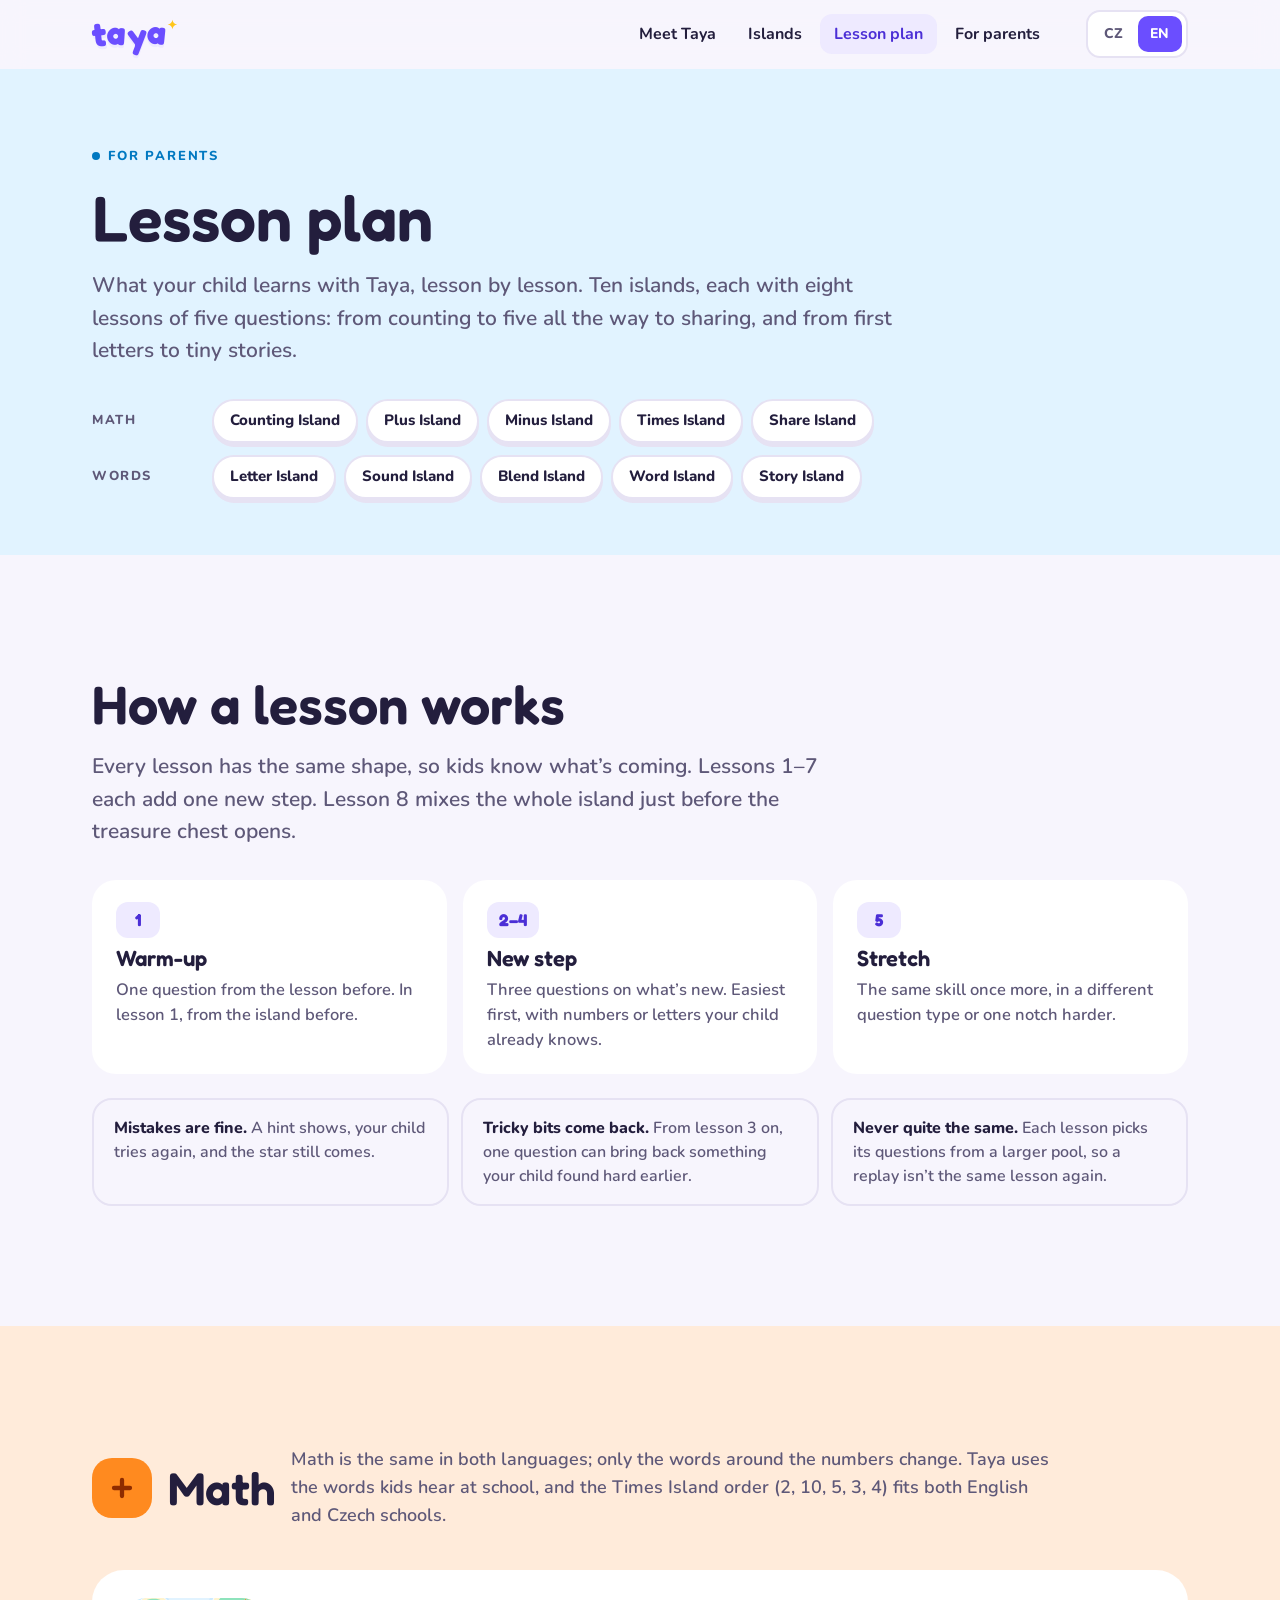
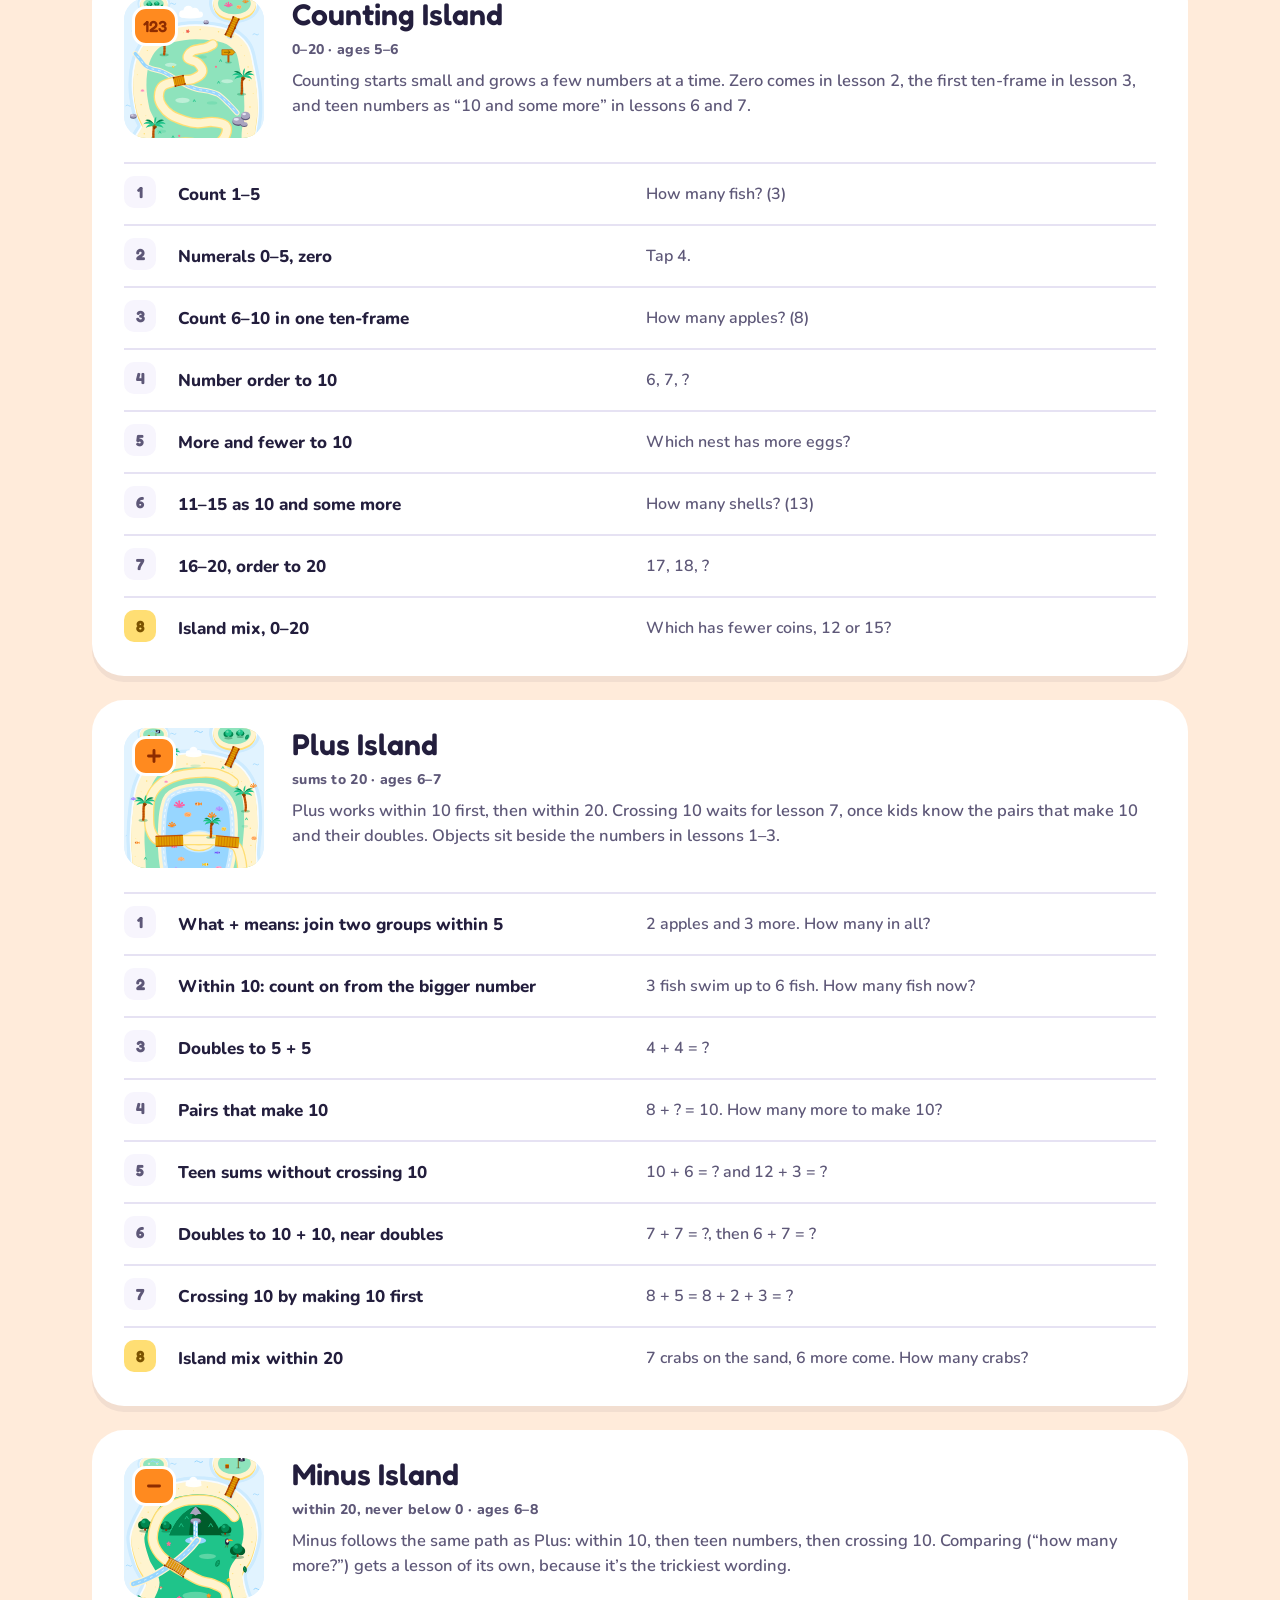
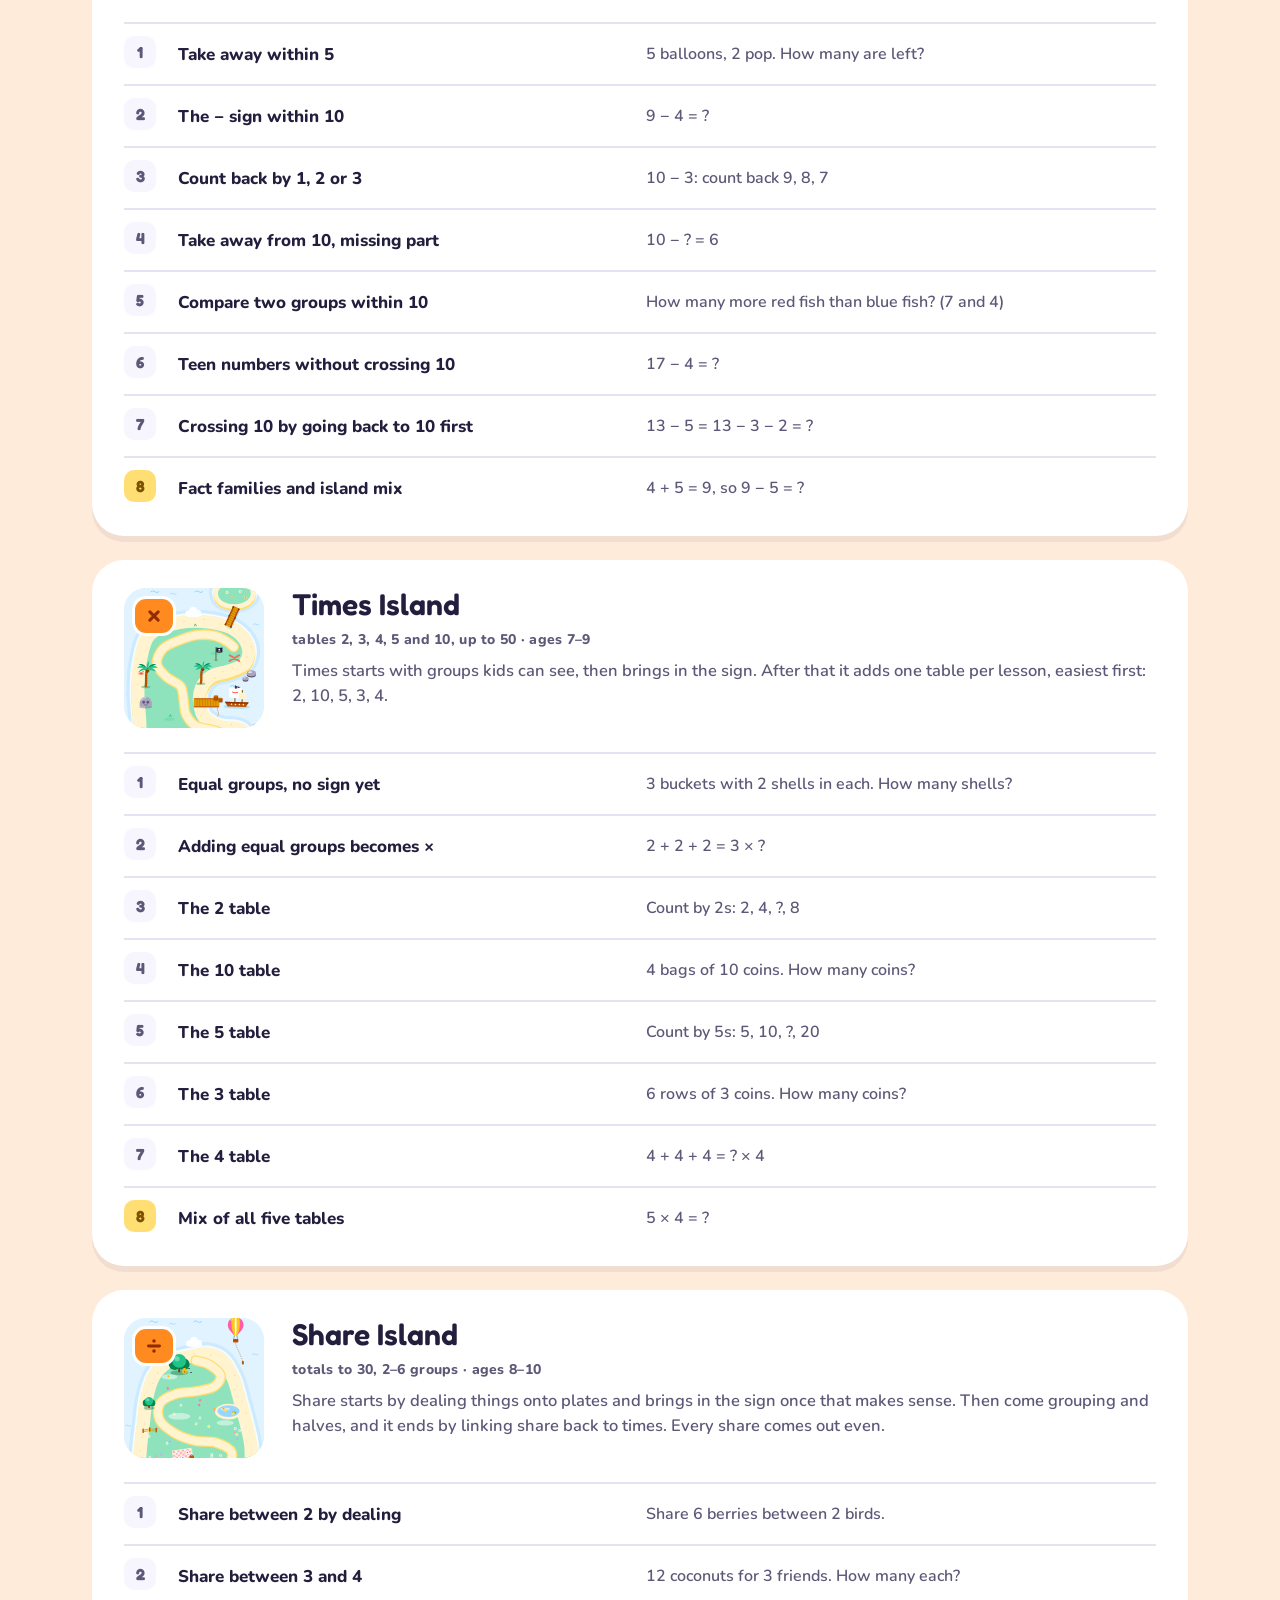
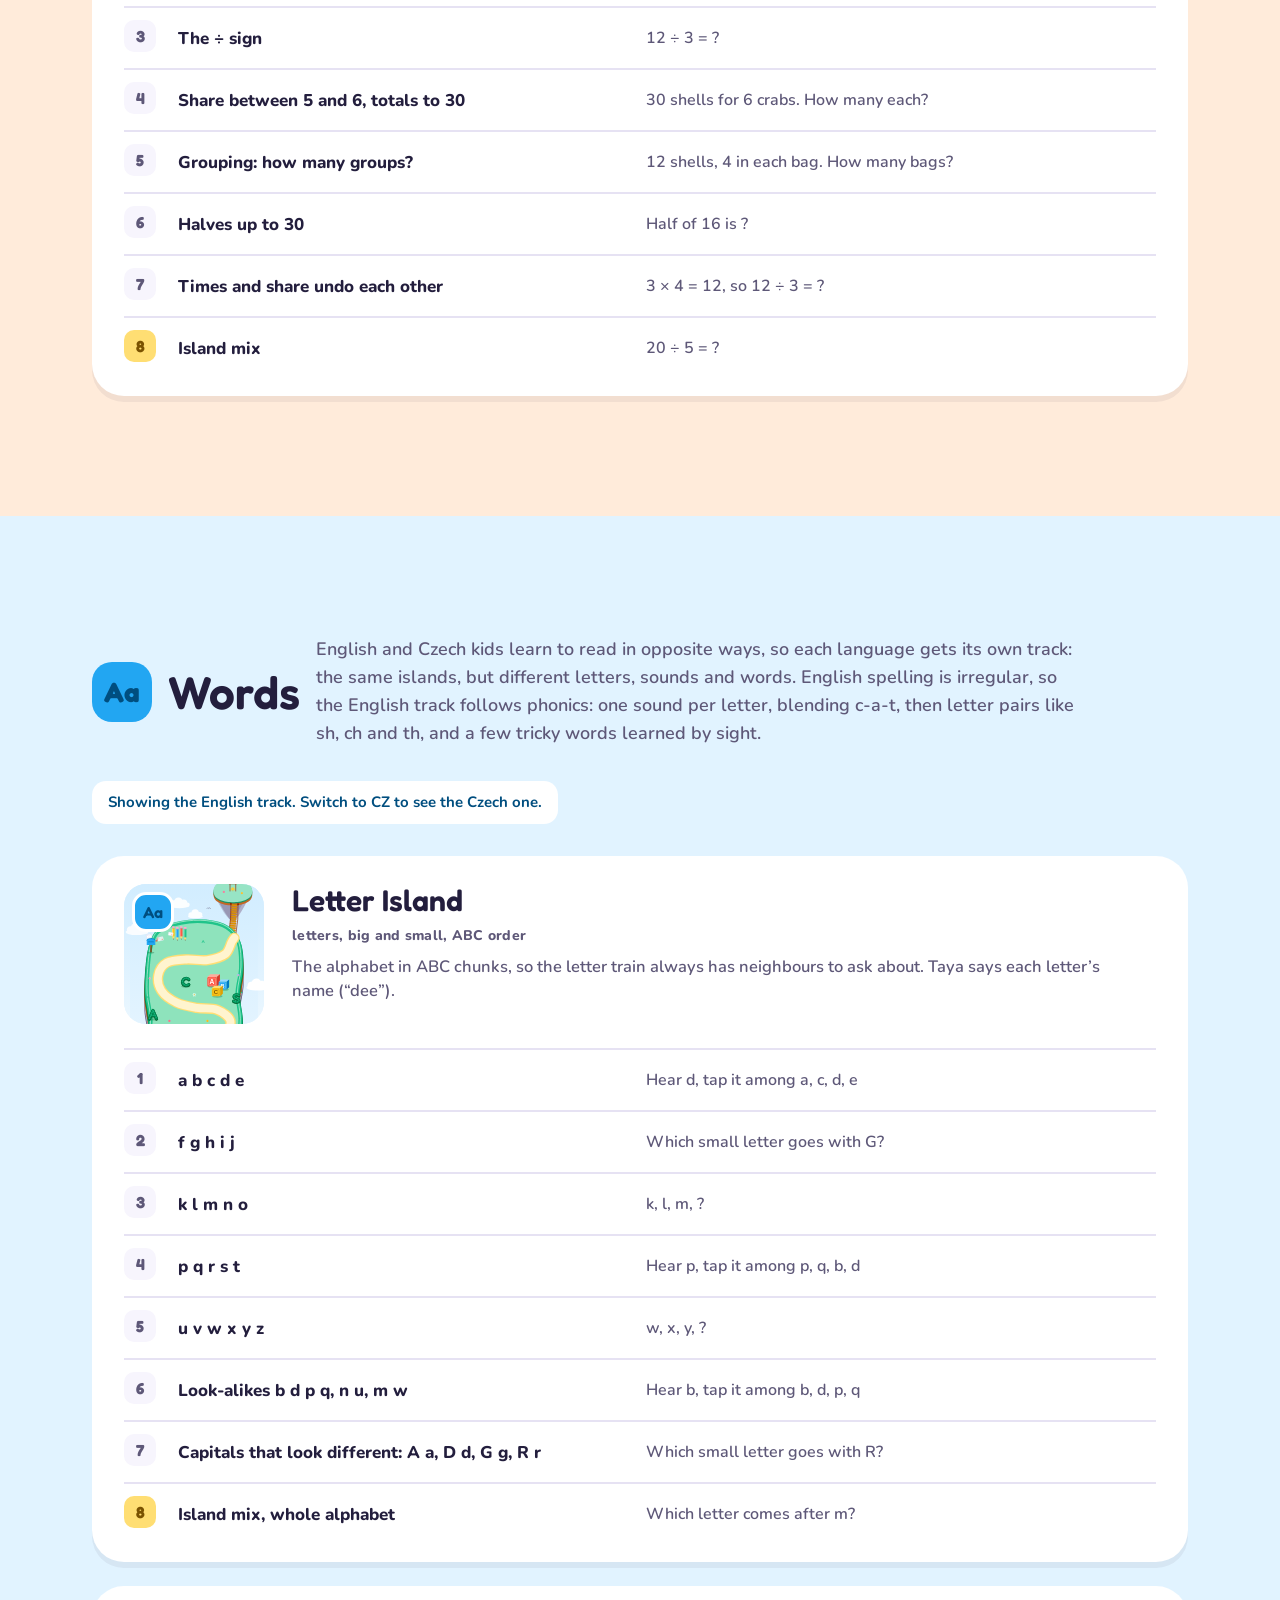
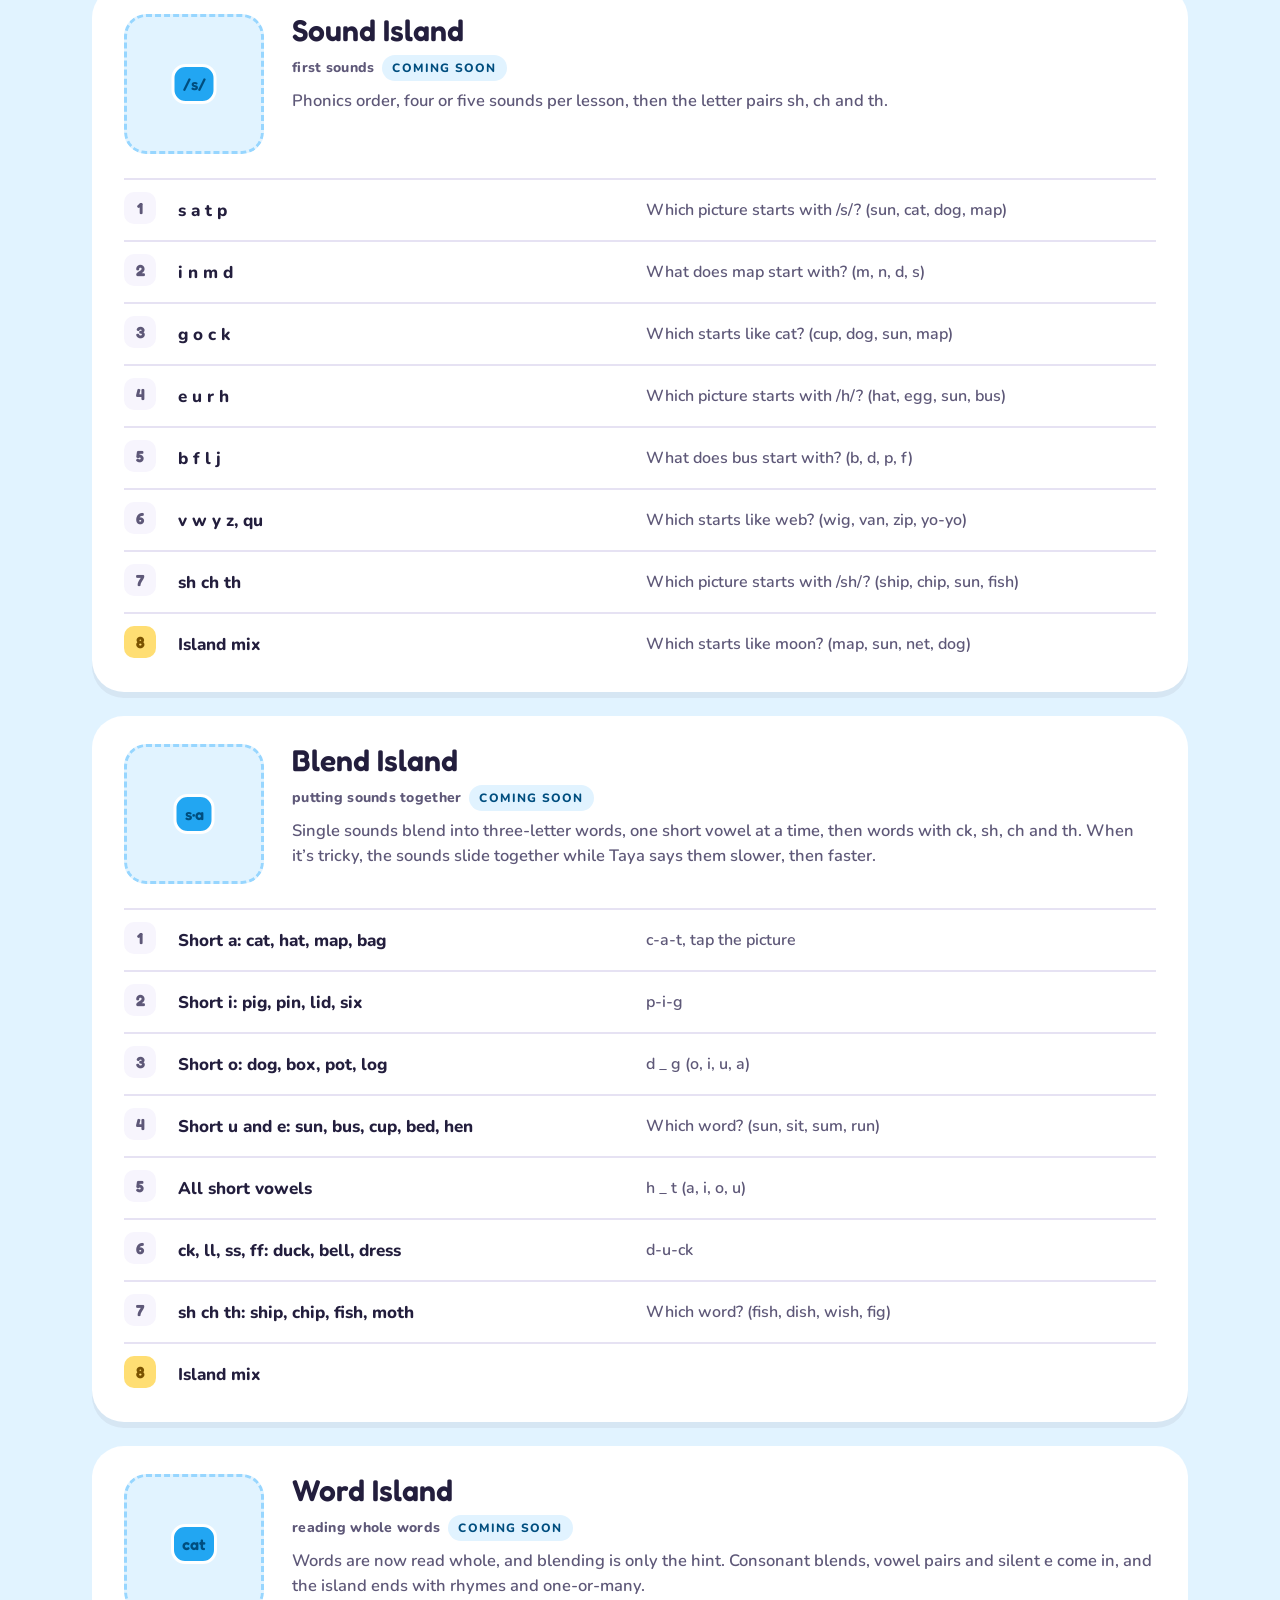
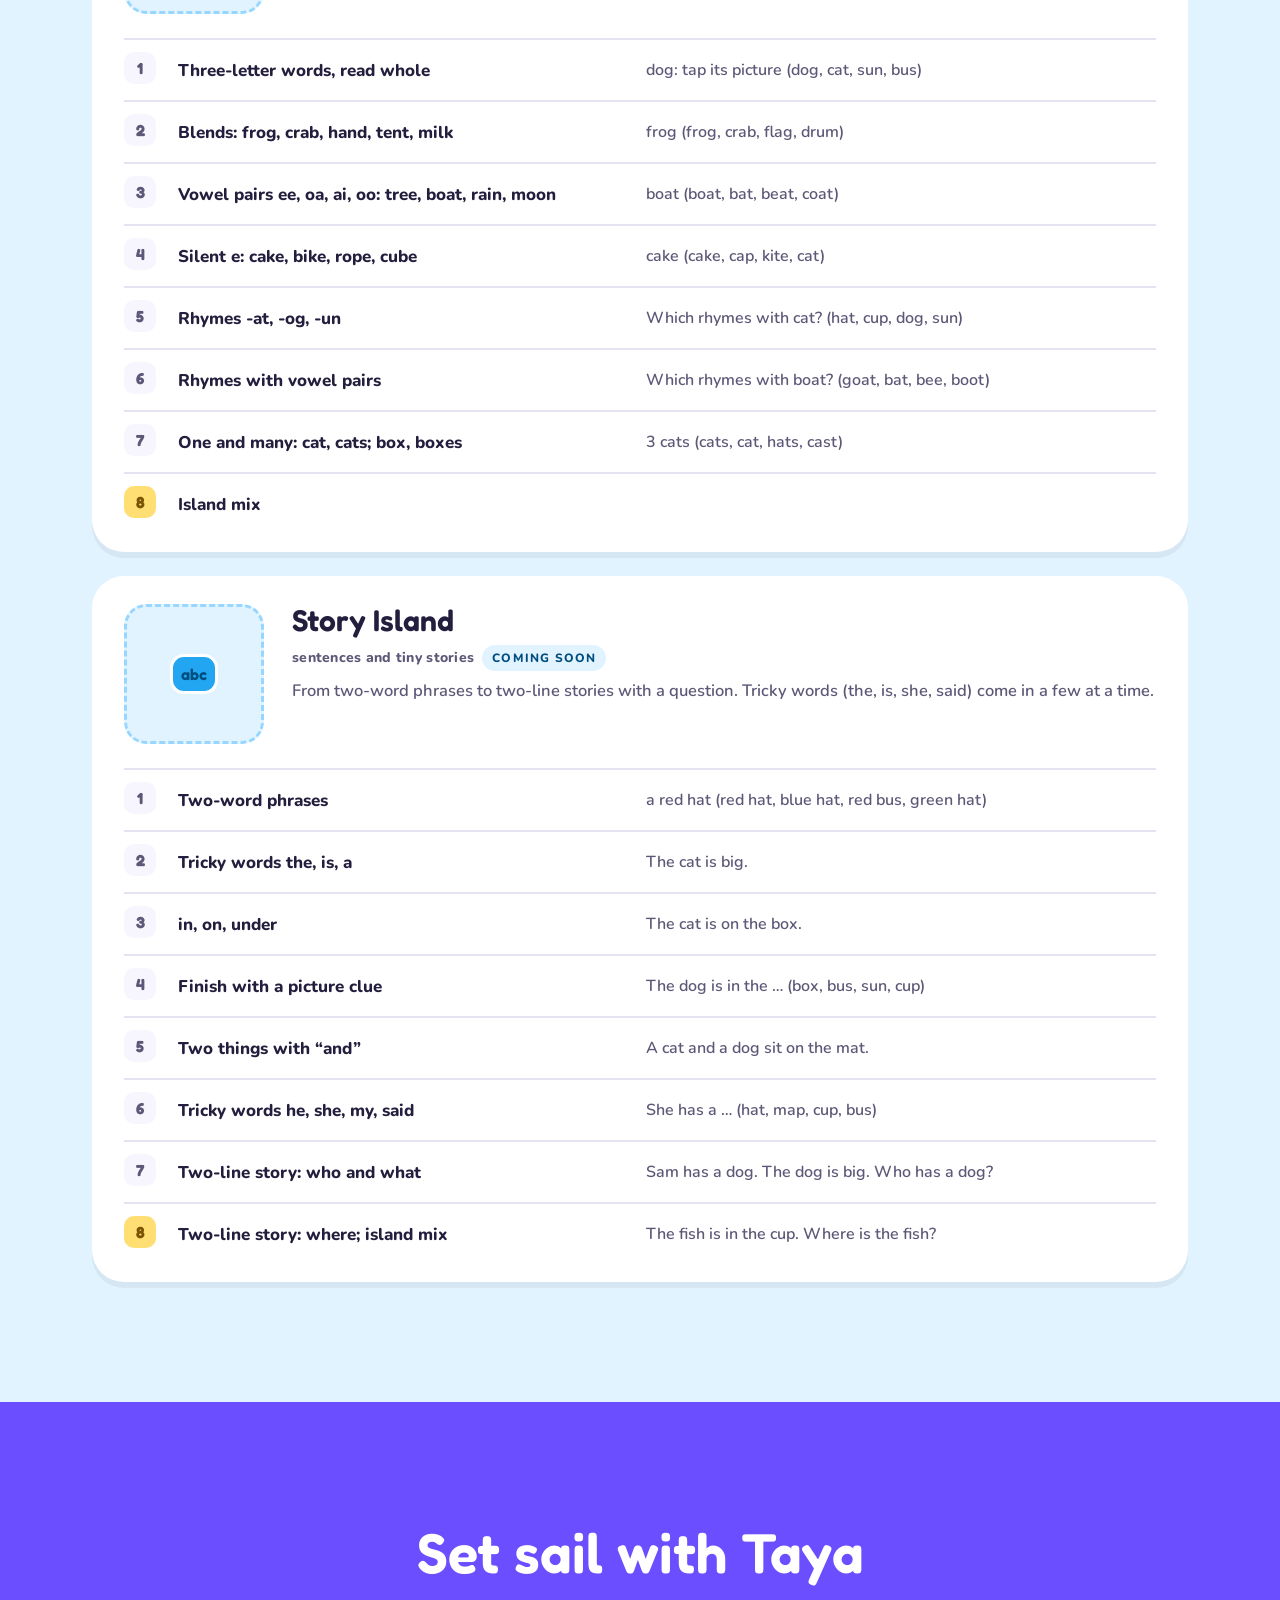
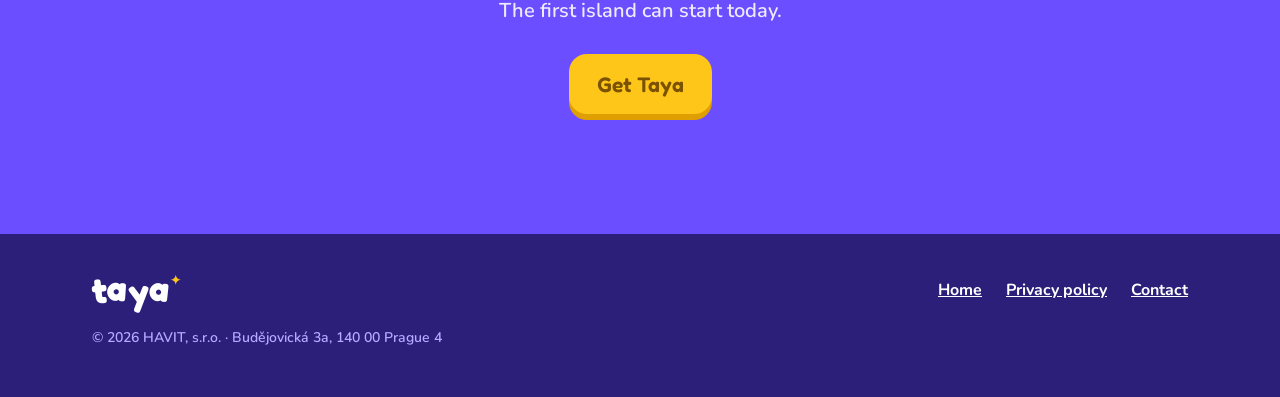
==== commit 02350b66: "Contact info@havit.cz instead of a personal address Co-Authored-By: Claude Opus 5.5 <noreply@anthrop" ====
--- a/plan/index.html
+++ b/plan/index.html
@@ -380,7 +380,7 @@
     <nav aria-label="Footer">
       <a href="../"><span lang="cs">Domů</span><span lang="en">Home</span></a>
       <a href="../privacy/"><span lang="cs">Zásady ochrany soukromí</span><span lang="en">Privacy policy</span></a>
-      <a href="mailto:crha@havit.cz"><span lang="cs">Kontakt</span><span lang="en">Contact</span></a>
+      <a href="mailto:info@havit.cz"><span lang="cs">Kontakt</span><span lang="en">Contact</span></a>
     </nav>
     <small>© 2026 HAVIT, s.r.o. · Budějovická 3a, 140 00 <span lang="cs">Praha 4</span><span lang="en">Prague 4</span></small>
   </div>
--- a/assets/site.css
+++ b/assets/site.css
@@ -346,6 +346,7 @@
 
 .plan-cta .wrap { grid-template-columns: 1fr; justify-items: center; text-align: center; }
 .plan-cta .stores { justify-content: center; }
+.plan-cta p { margin-left: auto; margin-right: auto; }
 .store-back { display: inline-flex; align-items: center; min-height: 60px; padding: 0 28px; border-radius: 18px; background: var(--sun-500); color: var(--sun-900); text-decoration: none; font: 600 21px/1 var(--display); box-shadow: 0 6px 0 var(--sun-700); transition: transform 90ms ease-out, box-shadow 90ms ease-out; }
 .store-back:hover { color: var(--sun-900); }
 .store-back:active { transform: translateY(6px); box-shadow: 0 0 0 transparent; }
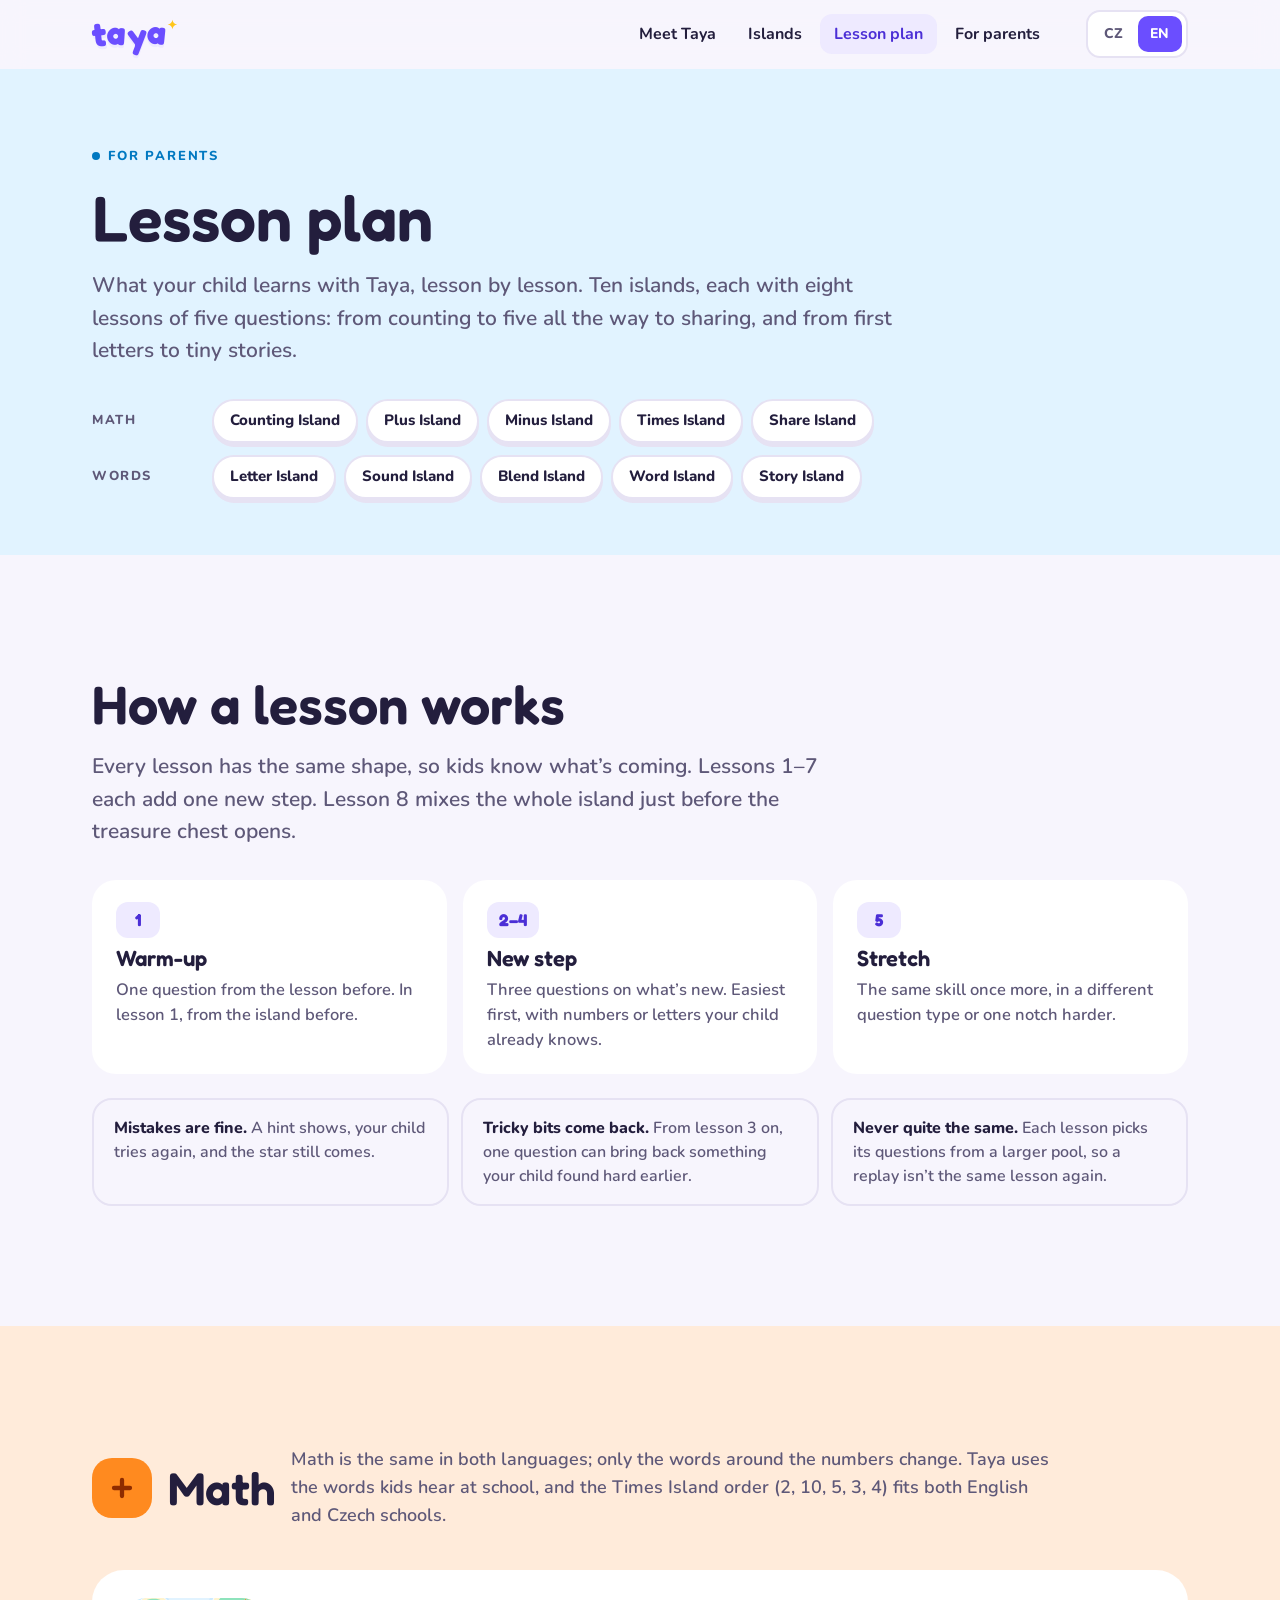
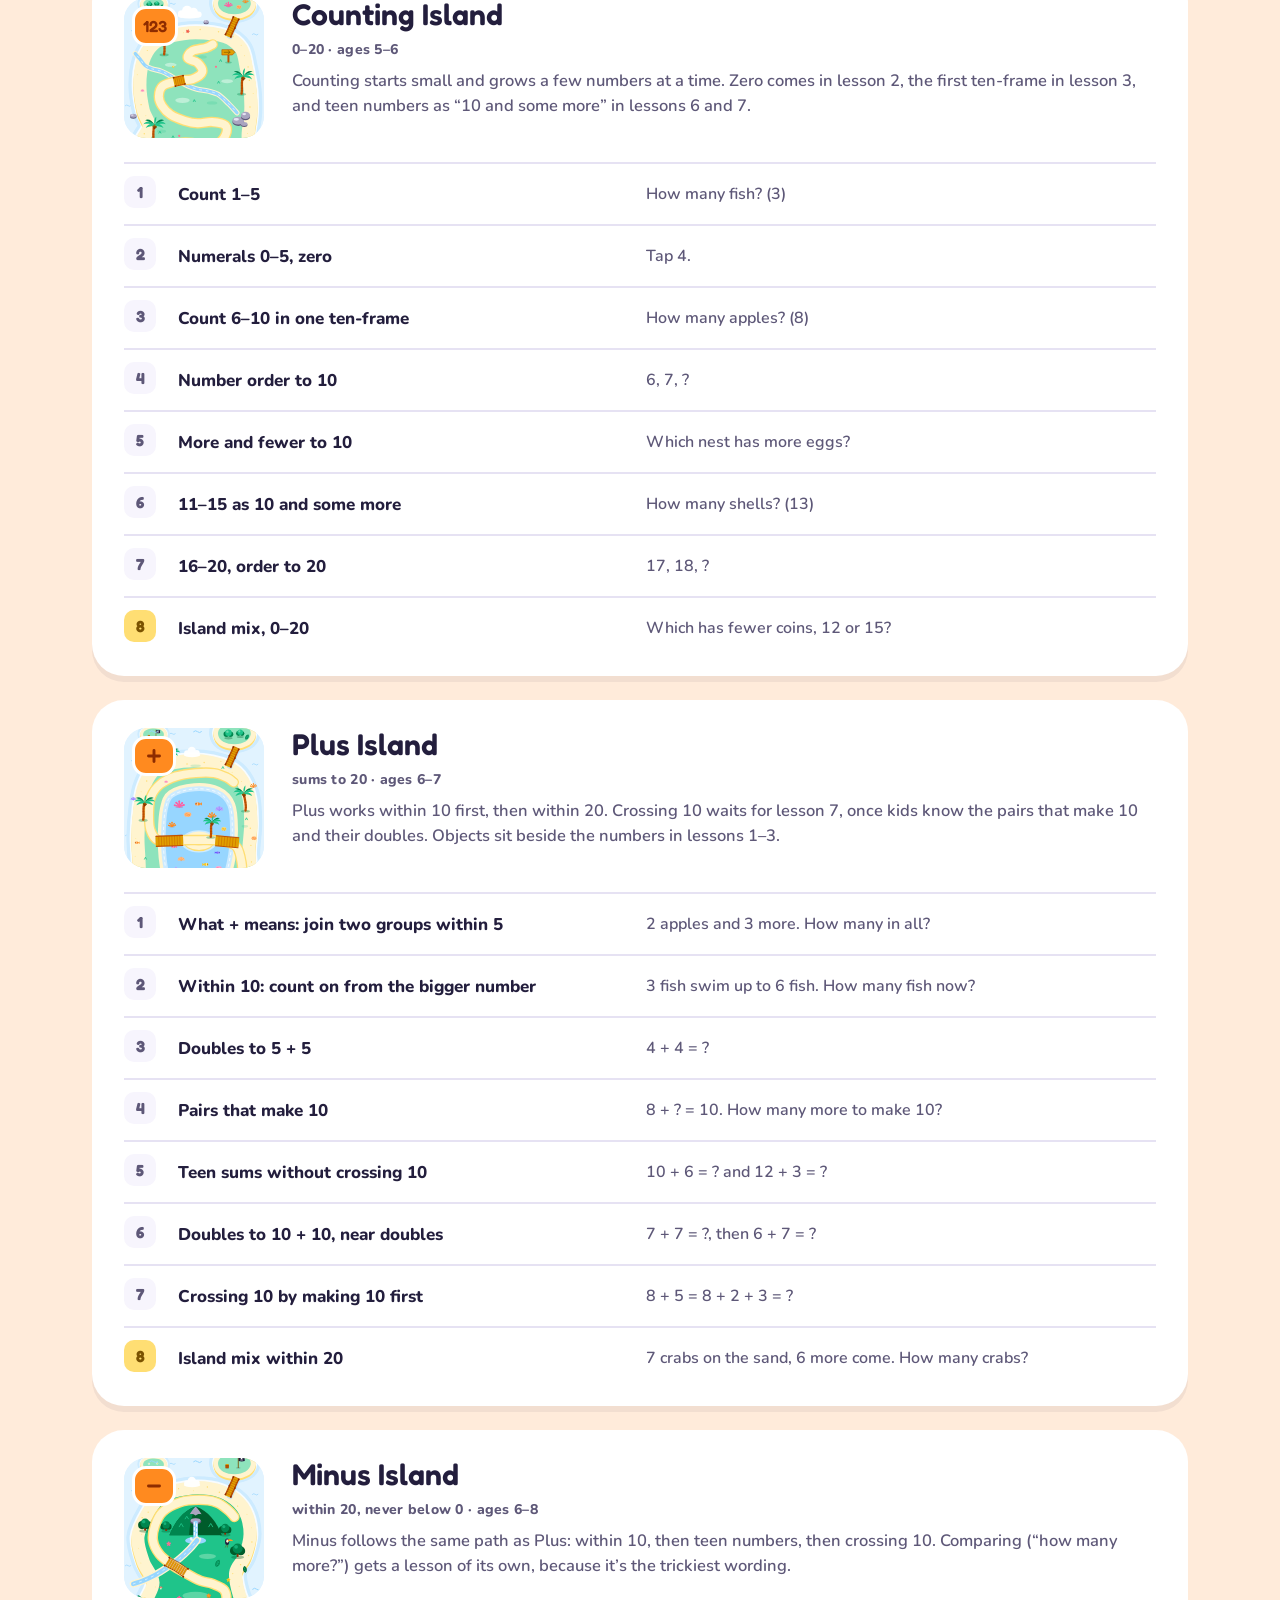
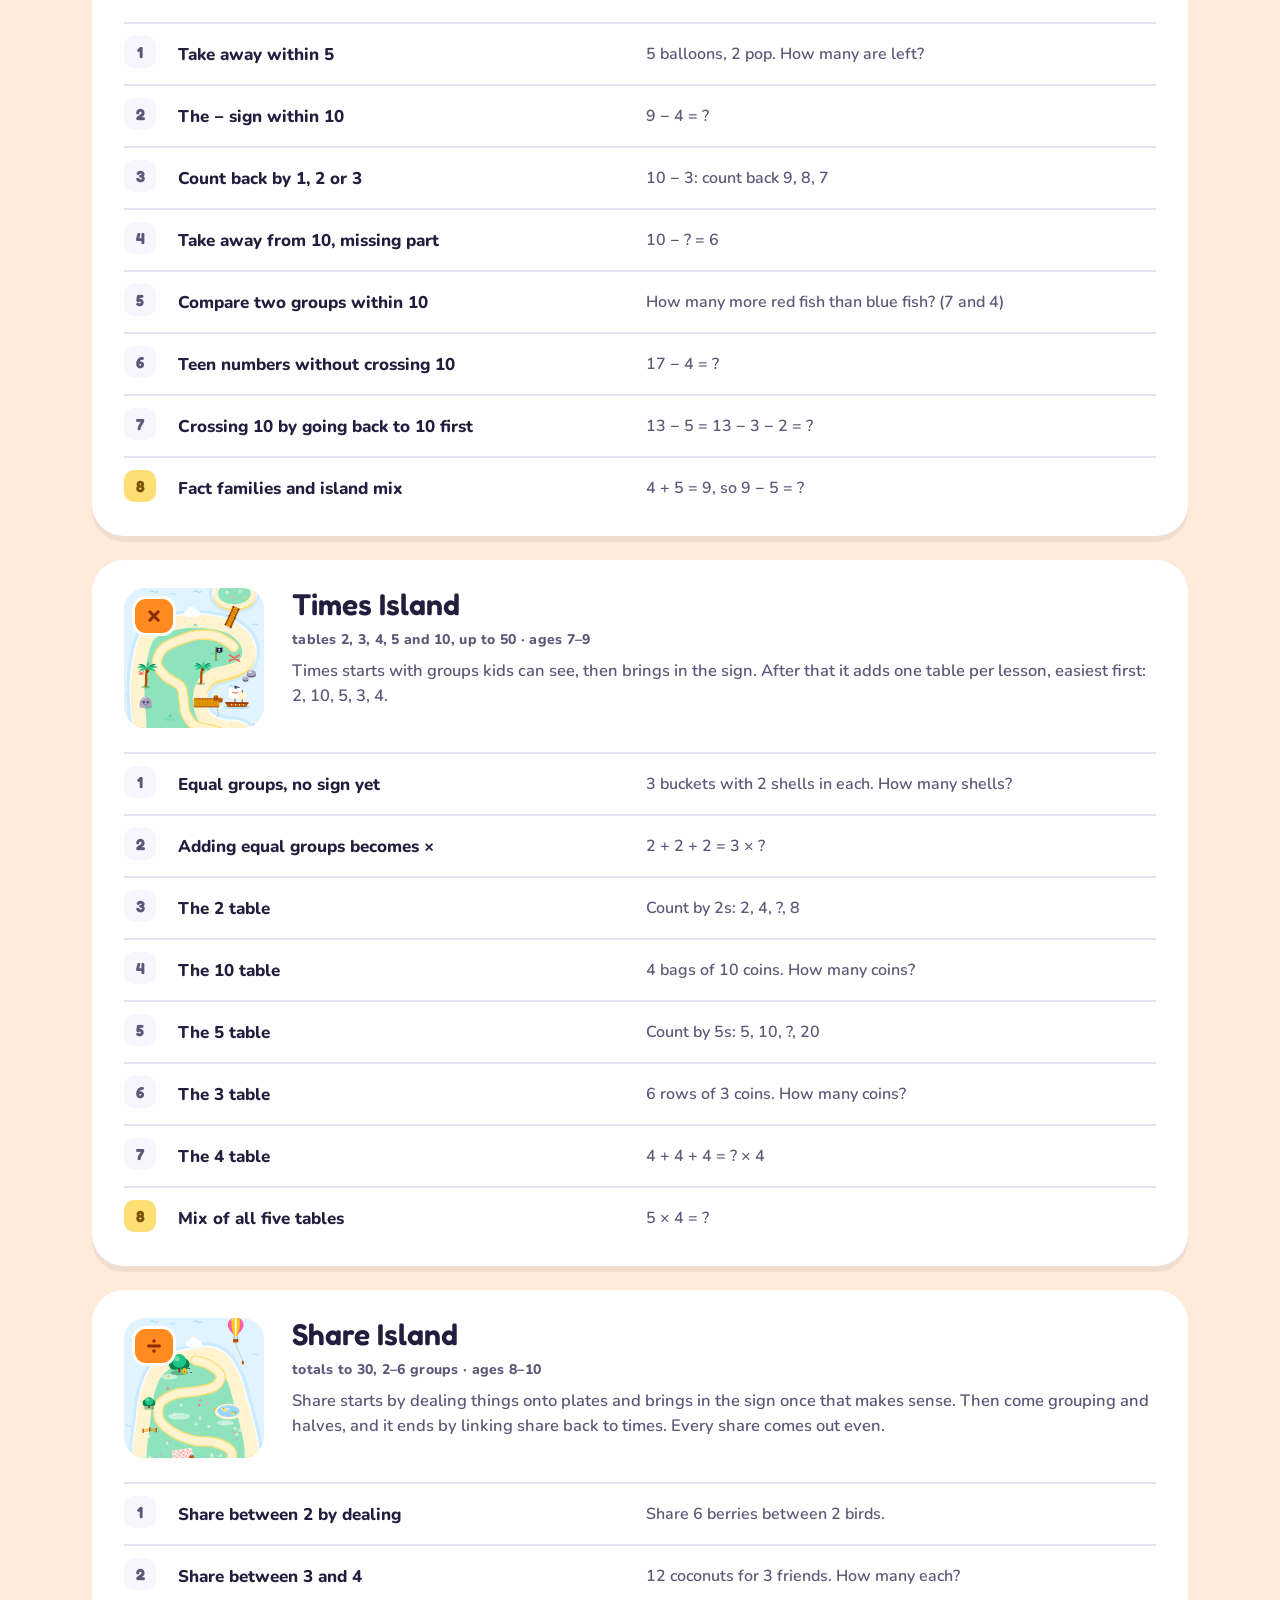
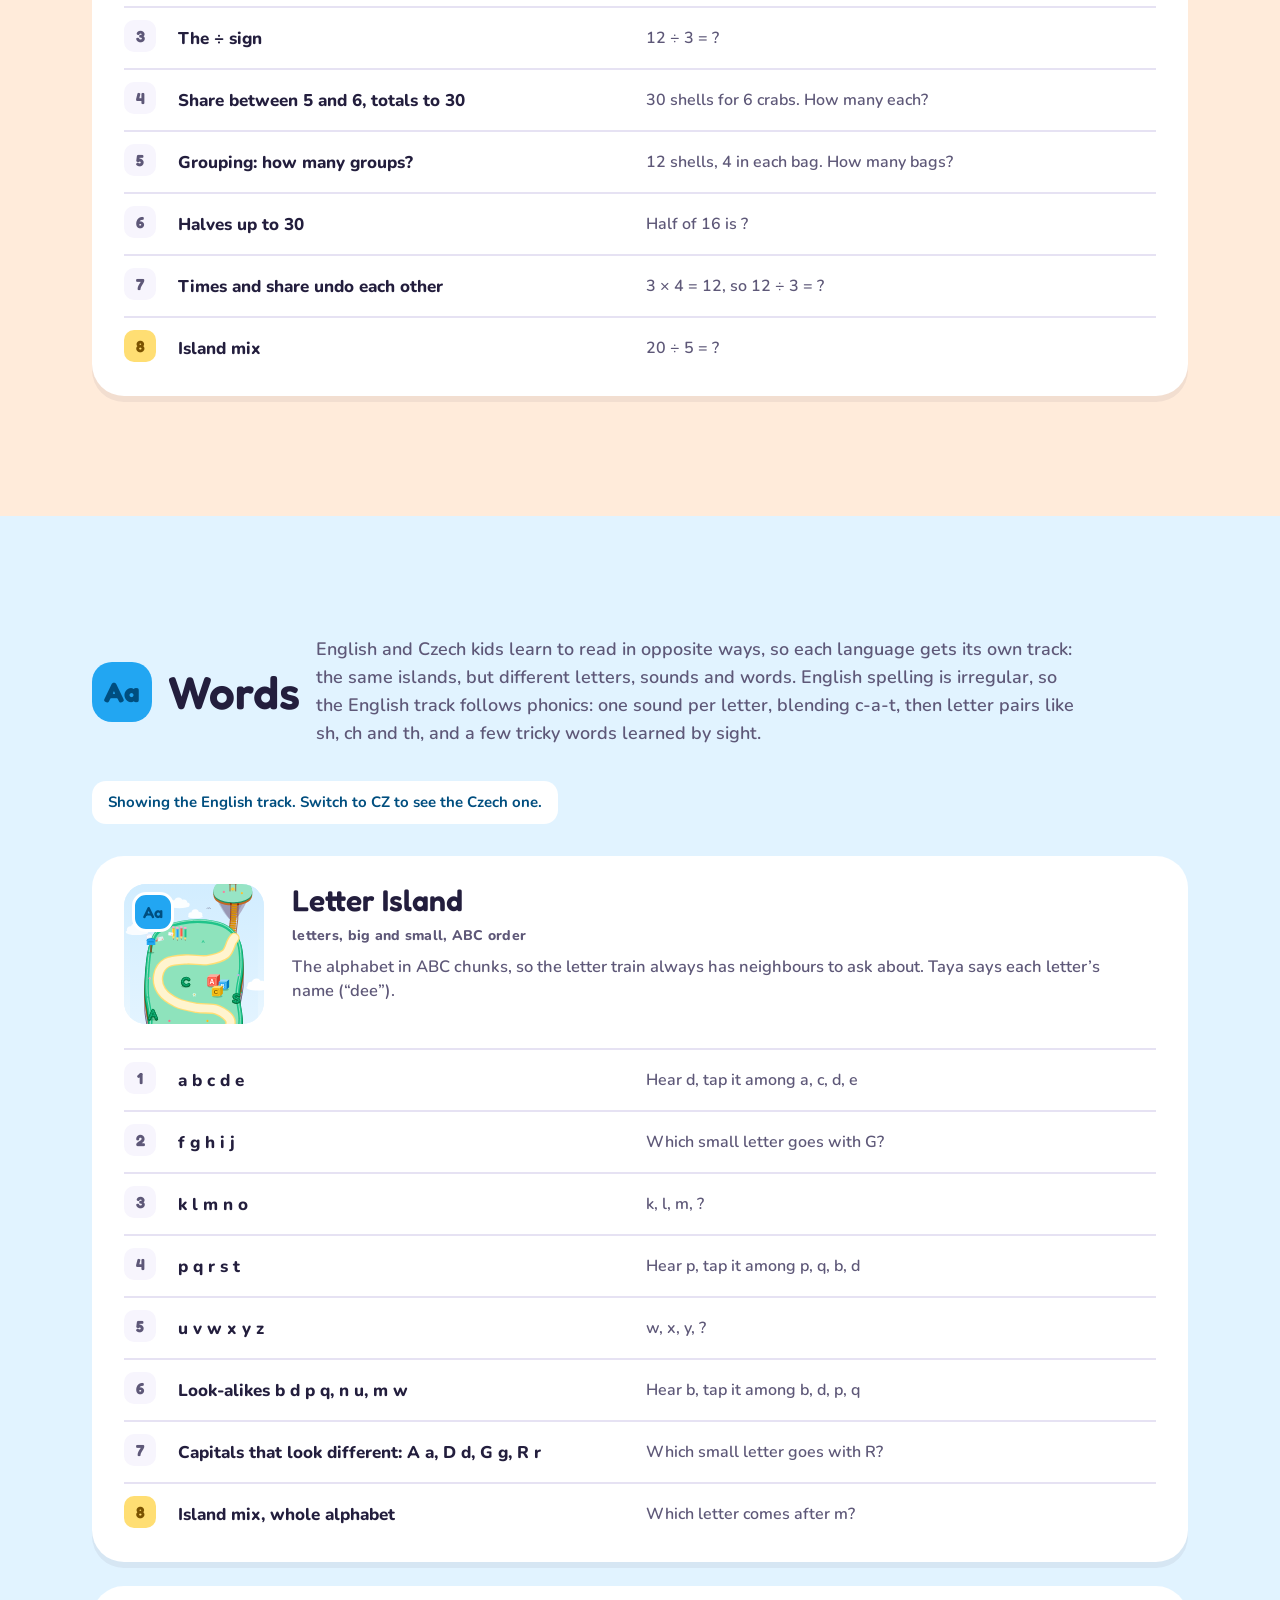
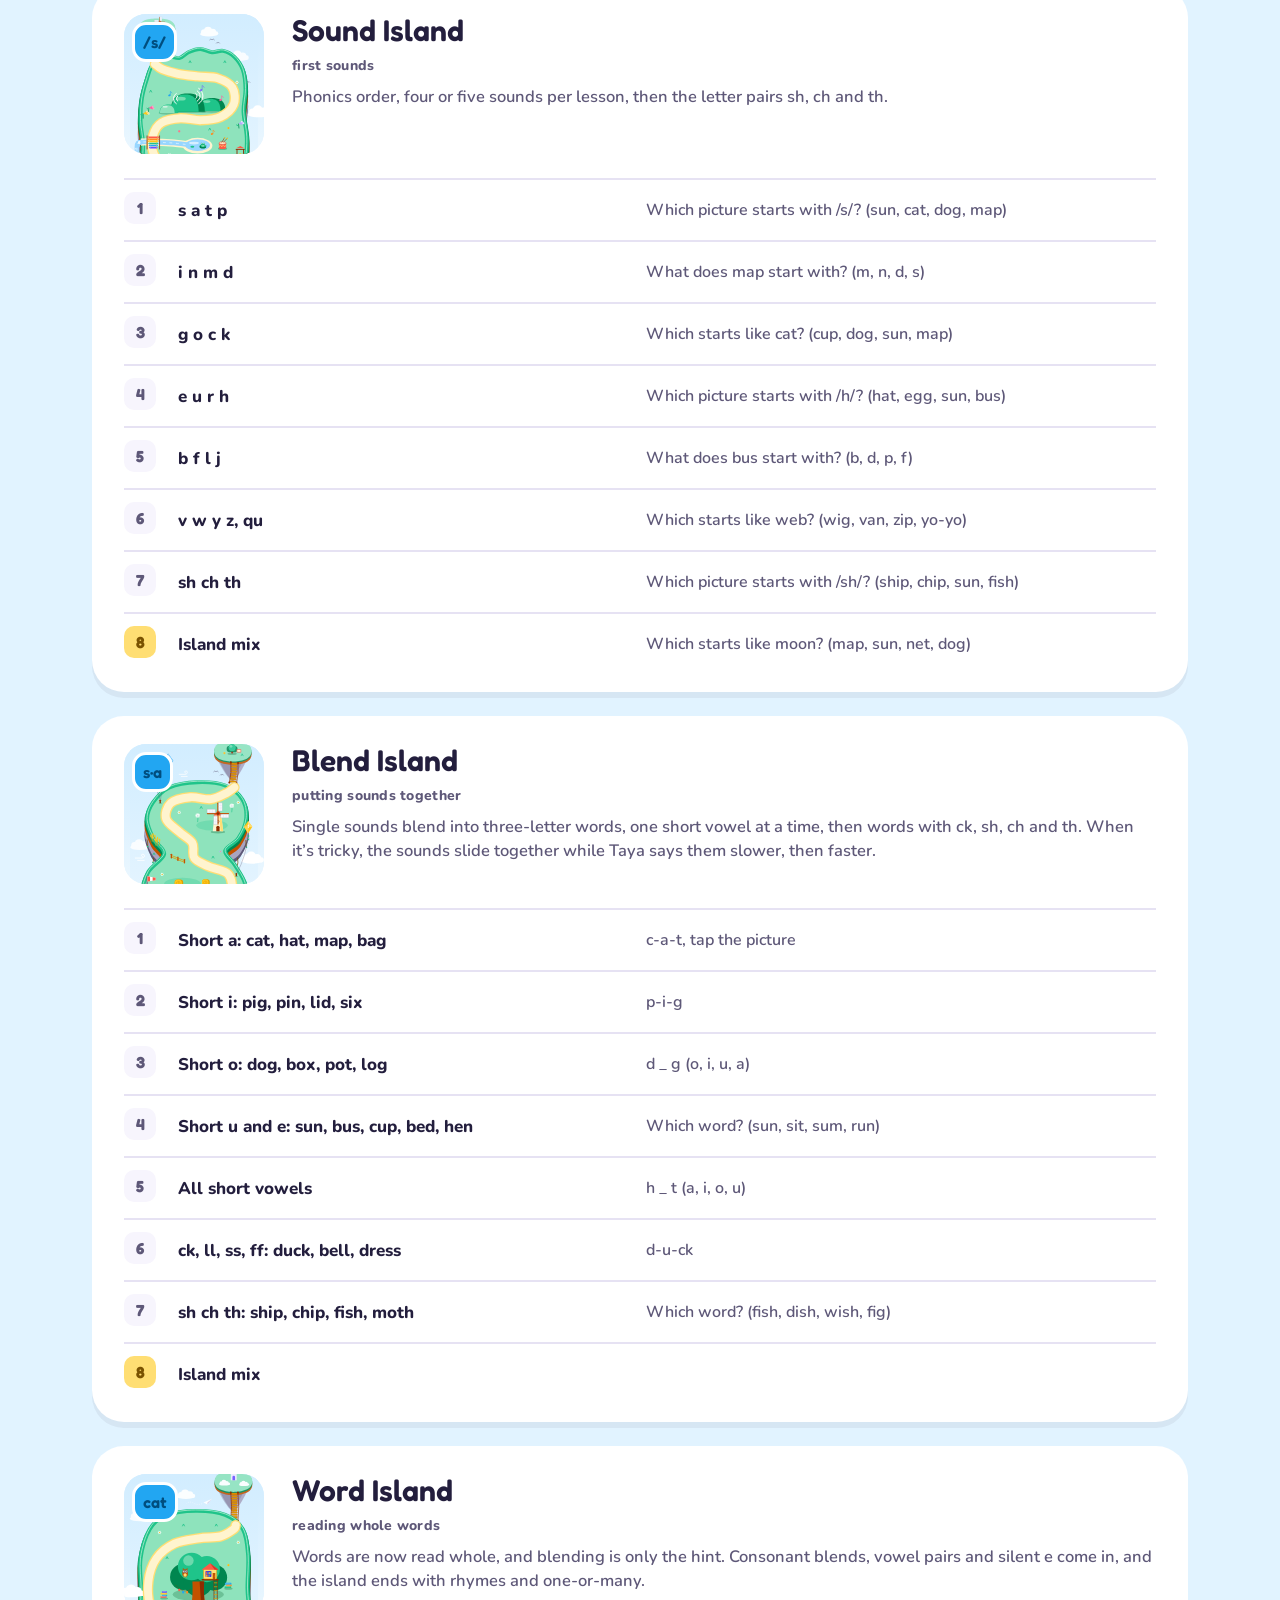
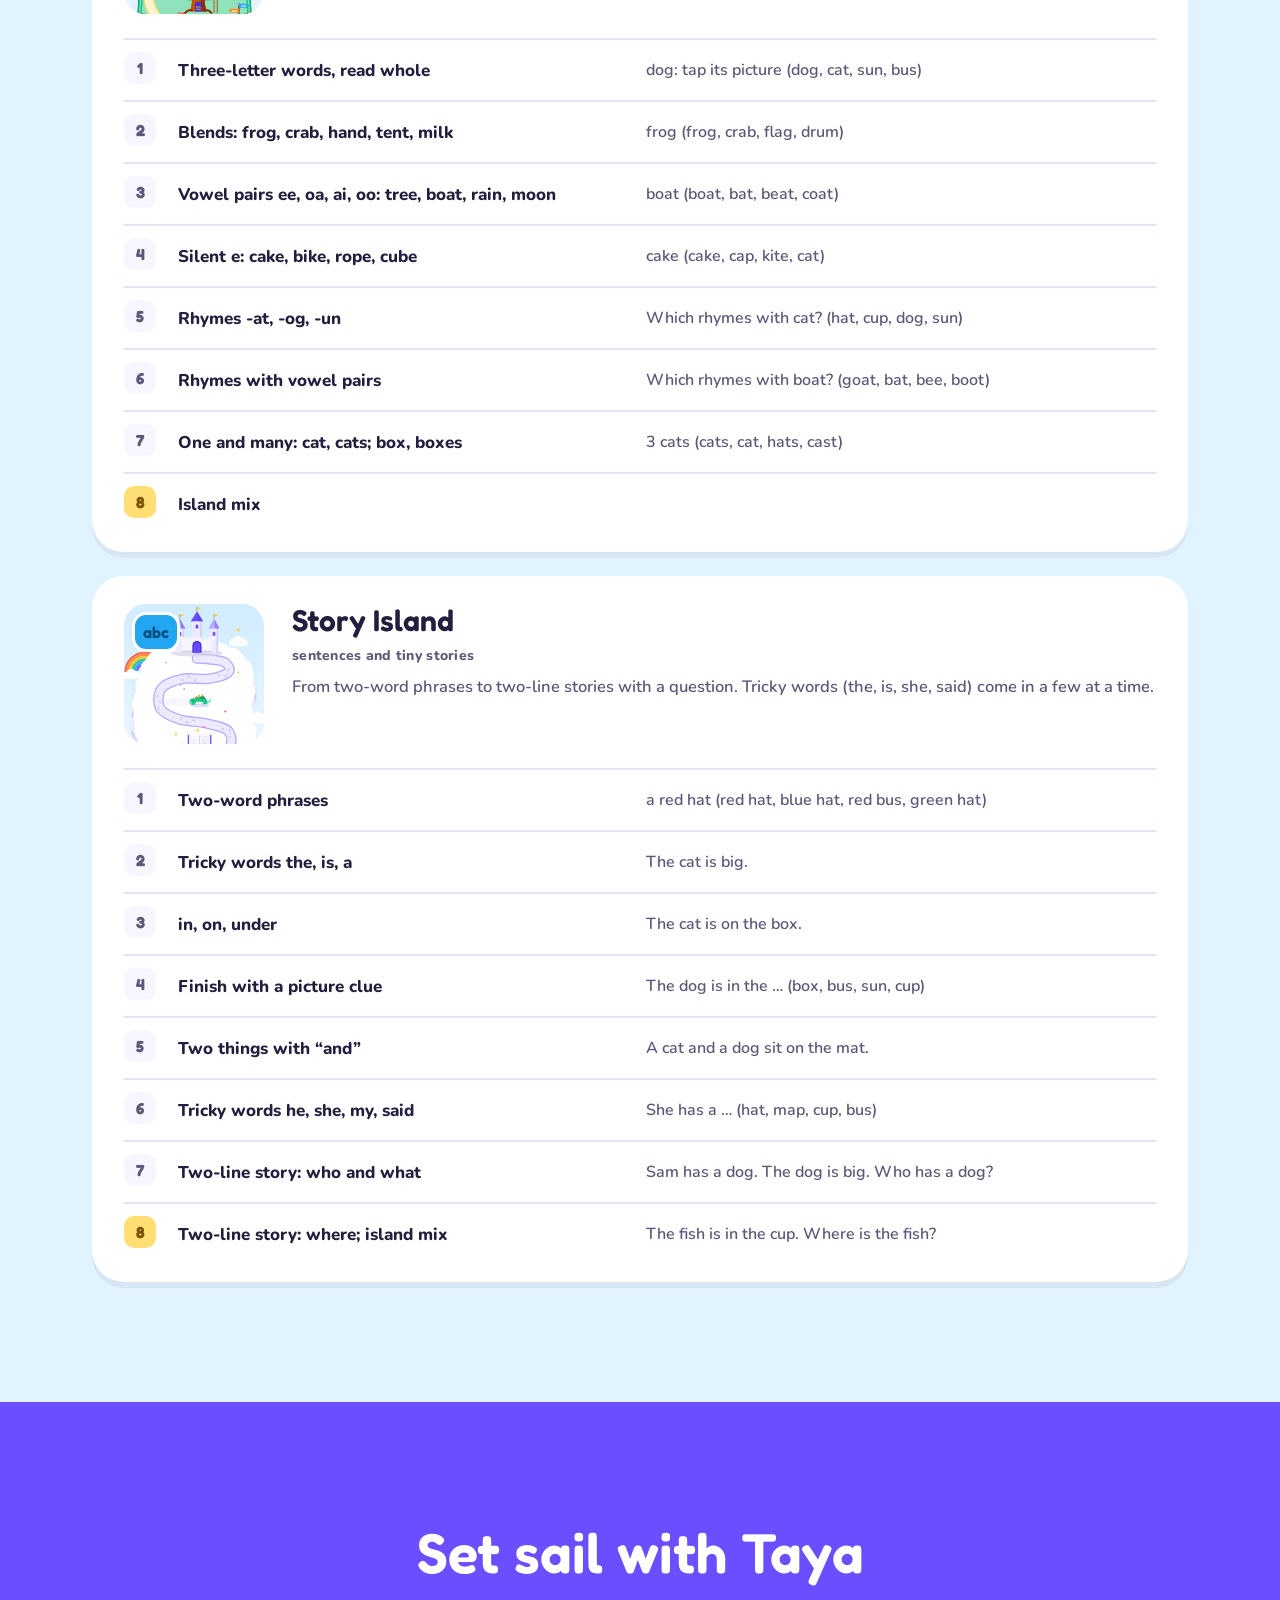
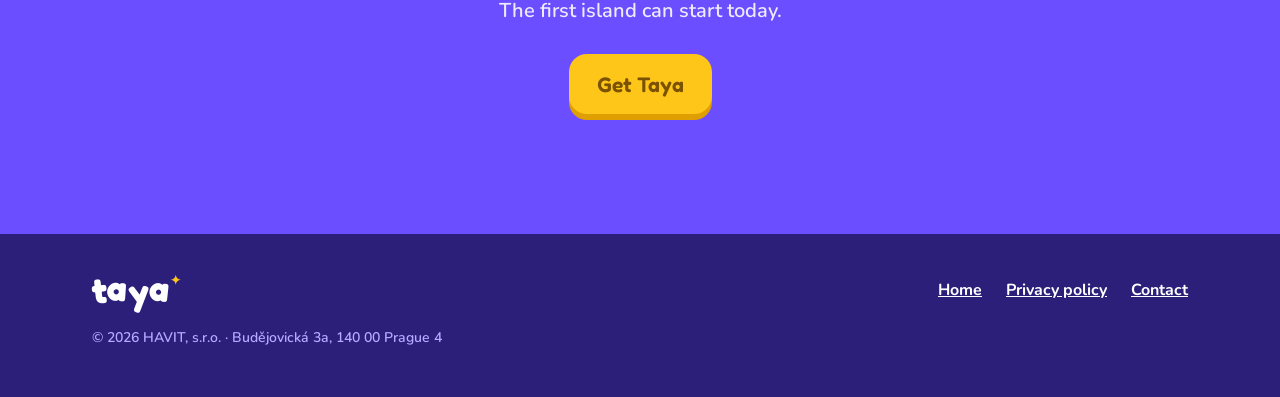
==== commit 72672973: "All ten islands on the site; official App Store and Google Play badges Islands: Sound, Blend, Word a" ====
--- a/plan/index.html
+++ b/plan/index.html
@@ -238,10 +238,10 @@
     </section>
     <section class="plan-island" id="hlasky" aria-labelledby="hlasky-h">
       <header class="plan-island-head">
-        <div class="plan-art"><span class="plan-art-soon" aria-hidden="true"></span><span class="sym" aria-hidden="true"><b>/s/</b></span></div>
+        <div class="plan-art"><img src="../assets/islands/sound.svg" width="606" height="834" alt="" loading="lazy"><span class="sym" aria-hidden="true"><b>/s/</b></span></div>
         <div class="plan-island-text">
           <h3 id="hlasky-h"><span lang="cs">Ostrov hlásek</span><span lang="en">Sound Island</span></h3>
-          <p class="plan-meta"><span lang="cs">první hlásky</span><span lang="en">first sounds</span><span class="soon-tag"><span lang="cs">Připravujeme</span><span lang="en">Coming soon</span></span></p>
+          <p class="plan-meta"><span lang="cs">první hlásky</span><span lang="en">first sounds</span></p>
           <p><span lang="cs">Nejdřív samohlásky, pak hlásky s háčkem a ch, každé ve vlastní lekci. Navíc dítě tleská slabiky, na kterých české čtení stojí.</span><span lang="en">Phonics order, four or five sounds per lesson, then the letter pairs sh, ch and th.</span></p>
         </div>
       </header>
@@ -268,10 +268,10 @@
     </section>
     <section class="plan-island" id="skladani" aria-labelledby="skladani-h">
       <header class="plan-island-head">
-        <div class="plan-art"><span class="plan-art-soon" aria-hidden="true"></span><span class="sym" aria-hidden="true"><b>s·a</b></span></div>
+        <div class="plan-art"><img src="../assets/islands/blend.svg" width="606" height="834" alt="" loading="lazy"><span class="sym" aria-hidden="true"><b>s·a</b></span></div>
         <div class="plan-island-text">
           <h3 id="skladani-h"><span lang="cs">Ostrov skládání</span><span lang="en">Blend Island</span></h3>
-          <p class="plan-meta"><span lang="cs">skládání hlásek a slabik</span><span lang="en">putting sounds together</span><span class="soon-tag"><span lang="cs">Připravujeme</span><span lang="en">Coming soon</span></span></p>
+          <p class="plan-meta"><span lang="cs">skládání hlásek a slabik</span><span lang="en">putting sounds together</span></p>
           <p><span lang="cs">Nejdřív skládání slabik (LA · MA → lama), pak jednoslabičná slova, slova s háčky, shluky souhlásek, měkké slabiky a slova bez samohlásky. Když to nejde, dílky se k sobě přisunou a Taya je řekne pomalu a pak rychleji.</span><span lang="en">Single sounds blend into three-letter words, one short vowel at a time, then words with ck, sh, ch and th. When it’s tricky, the sounds slide together while Taya says them slower, then faster.</span></p>
         </div>
       </header>
@@ -298,10 +298,10 @@
     </section>
     <section class="plan-island" id="slova" aria-labelledby="slova-h">
       <header class="plan-island-head">
-        <div class="plan-art"><span class="plan-art-soon" aria-hidden="true"></span><span class="sym" aria-hidden="true"><b lang="cs">les</b><b lang="en">cat</b></span></div>
+        <div class="plan-art"><img src="../assets/islands/word.svg" width="606" height="834" alt="" loading="lazy"><span class="sym" aria-hidden="true"><b lang="cs">les</b><b lang="en">cat</b></span></div>
         <div class="plan-island-text">
           <h3 id="slova-h"><span lang="cs">Ostrov slov</span><span lang="en">Word Island</span></h3>
-          <p class="plan-meta"><span lang="cs">čtení celých slov</span><span lang="en">reading whole words</span><span class="soon-tag"><span lang="cs">Připravujeme</span><span lang="en">Coming soon</span></span></p>
+          <p class="plan-meta"><span lang="cs">čtení celých slov</span><span lang="en">reading whole words</span></p>
           <p><span lang="cs">Slova se teď čtou celá a skládání po hláskách zbývá jen jako nápověda. Přibývají delší slova a další čárky a háčky, na konci rýmy a jedno nebo víc.</span><span lang="en">Words are now read whole, and blending is only the hint. Consonant blends, vowel pairs and silent e come in, and the island ends with rhymes and one-or-many.</span></p>
         </div>
       </header>
@@ -328,10 +328,10 @@
     </section>
     <section class="plan-island" id="pribehy" aria-labelledby="pribehy-h">
       <header class="plan-island-head">
-        <div class="plan-art"><span class="plan-art-soon" aria-hidden="true"></span><span class="sym" aria-hidden="true"><b>abc</b></span></div>
+        <div class="plan-art"><img src="../assets/islands/story.svg" width="606" height="834" alt="" loading="lazy"><span class="sym" aria-hidden="true"><b>abc</b></span></div>
         <div class="plan-island-text">
           <h3 id="pribehy-h"><span lang="cs">Ostrov příběhů</span><span lang="en">Story Island</span></h3>
-          <p class="plan-meta"><span lang="cs">věty a malé příběhy</span><span lang="en">sentences and tiny stories</span><span class="soon-tag"><span lang="cs">Připravujeme</span><span lang="en">Coming soon</span></span></p>
+          <p class="plan-meta"><span lang="cs">věty a malé příběhy</span><span lang="en">sentences and tiny stories</span></p>
           <p><span lang="cs">Od dvou slov až po dvouřádkové příběhy s otázkou. Všechny možnosti jsou napsané ve správném tvaru, takže se zkouší jen porozumění.</span><span lang="en">From two-word phrases to two-line stories with a question. Tricky words (the, is, she, said) come in a few at a time.</span></p>
         </div>
       </header>
--- a/assets/site.css
+++ b/assets/site.css
@@ -81,23 +81,16 @@
 .langs button[aria-pressed="true"] { background: var(--iris-500); color: var(--white); }
 @media (min-width: 860px) { .topnav { display: flex; } }
 
-/* ---------- Lip buttons (store) ---------- */
-.stores { display: flex; flex-wrap: wrap; gap: 14px; }
-.store {
-  display: inline-flex; align-items: center; gap: 12px;
-  min-height: 64px; padding: 10px 22px 10px 16px; border-radius: 18px;
-  background: var(--ink); color: var(--white); text-decoration: none;
-  box-shadow: 0 6px 0 #000; transition: transform 90ms ease-out, box-shadow 90ms ease-out;
-}
-.store:hover { color: var(--white); }
-.store:active { transform: translateY(6px); box-shadow: 0 0 0 transparent; transition-duration: 90ms; }
-.store svg { width: 30px; height: 30px; flex: none; }
-.store .t { display: flex; flex-direction: column; line-height: 1.1; }
-.store small { font: 700 12px/1.2 var(--body); letter-spacing: .04em; opacity: .8; }
-.store strong { font: 600 21px/1.15 var(--display); }
-.store.soon { background: rgba(255, 255, 255, .14); box-shadow: 0 6px 0 rgba(0, 0, 0, .18); cursor: default; }
-.store.soon:active { transform: none; box-shadow: 0 6px 0 rgba(0, 0, 0, .18); }
-.on-light .store.soon { background: var(--line); color: var(--slate); box-shadow: 0 6px 0 var(--line-shade); }
+/* ---------- Store badges (official artwork, unmodified) ---------- */
+.stores { display: flex; flex-wrap: wrap; align-items: center; gap: 14px; }
+.store { display: inline-flex; border-radius: 10px; line-height: 0; transition: transform 90ms ease-out; }
+.store img { height: 54px; width: auto; }
+.store:active { transform: translateY(2px); }
+.store.soon { cursor: default; }
+.store.soon:active { transform: none; }
+.stores .stores-soon { flex-basis: 100%; margin: 0; font: 800 13px/1.3 var(--body); letter-spacing: .06em; text-transform: uppercase; opacity: .85; }
+.cta .stores .stores-soon { text-align: center; }
+@media (min-width: 900px) { .cta .stores .stores-soon { text-align: left; } }
 
 /* ---------- Hero ---------- */
 .hero { position: relative; overflow: hidden; background: var(--iris-500); color: var(--white); }
@@ -174,7 +167,6 @@
 .world-head p { flex-basis: 100%; color: var(--slate); max-width: 62ch; }
 @media (min-width: 720px) { .world-head p { flex-basis: auto; flex: 1; min-width: 280px; margin-left: 12px; } }
 .islands { display: grid; gap: 20px; grid-template-columns: repeat(auto-fill, minmax(200px, 1fr)); }
-.words .islands { grid-template-columns: repeat(auto-fill, minmax(260px, 1fr)); }
 @media (max-width: 599px) {
   .islands { grid-template-columns: none; grid-auto-flow: column; grid-auto-columns: 80%; overflow-x: auto; scroll-snap-type: x mandatory; margin: 0 -16px; padding: 4px 16px 14px; scroll-padding: 0 16px; scrollbar-width: none; }
   .islands::-webkit-scrollbar { display: none; }
@@ -187,15 +179,10 @@
 .island .sym { position: absolute; top: 14px; left: 14px; min-width: 48px; height: 48px; padding: 0 10px; border-radius: 16px; display: flex; align-items: center; justify-content: center; font: 600 20px/1 var(--display); border: 3px solid var(--white); }
 .island .body { padding: 18px 22px 22px; display: flex; flex-direction: column; gap: 6px; }
 .island h4 { margin: 0; font: 600 22px/1.15 var(--display); }
+.island .free { display: inline-block; vertical-align: middle; margin-left: 4px; padding: 3px 9px; border-radius: 999px; background: var(--mint-100); color: var(--mint-900); font: 800 12px/1.2 var(--body); letter-spacing: .08em; text-transform: uppercase; }
 .island p { font-size: 16px; color: var(--slate); line-height: 1.45; }
 .math .sym, .math .world-badge { background: var(--tang-500); color: var(--tang-900); }
 .words .sym, .words .world-badge { background: var(--sky-500); color: var(--sky-900); }
-.soon-card { border-radius: 28px; border: 3px dashed var(--sky-300); background: rgba(255, 255, 255, .55); padding: 24px; display: flex; flex-direction: column; gap: 14px; justify-content: center; }
-.soon-card h4 { margin: 0; font: 600 22px/1.15 var(--display); }
-.soon-card p { font-size: 16px; color: var(--slate); }
-.chips { display: flex; flex-wrap: wrap; gap: 8px; }
-.chip { display: inline-flex; align-items: center; gap: 8px; height: 36px; padding: 0 14px 0 6px; border-radius: 999px; background: var(--white); border: 2px solid var(--line); font-weight: 800; font-size: 14px; color: var(--slate); }
-.chip i { font: 600 13px/1 var(--display); font-style: normal; background: var(--sky-100); color: var(--sky-900); border-radius: 999px; padding: 5px 8px; }
 .path-note { margin-top: 56px; display: grid; gap: 24px; align-items: center; background: var(--white); border-radius: 28px; padding: 24px; }
 @media (min-width: 760px) { .path-note { grid-template-columns: 220px 1fr; padding: 28px 36px; } }
 .path-note h3 { font-size: 26px; margin-bottom: 6px; }
@@ -221,6 +208,12 @@
 .pillar .ic svg { width: 28px; height: 28px; }
 .pillar h3 { font-size: 22px; }
 .pillar p { font-size: 16.5px; color: var(--slate); line-height: 1.5; }
+.price-strip { margin-top: 32px; display: flex; flex-wrap: wrap; gap: 12px 24px; align-items: center; justify-content: space-between; border-radius: 24px; background: var(--sun-100); padding: 22px 26px; }
+.price-strip h3 { font-size: 22px; color: var(--sun-900); margin-bottom: 6px; }
+.price-strip p { color: var(--sun-900); max-width: 62ch; line-height: 1.5; }
+.price-strip .price { font: 600 34px/1 var(--display); color: var(--sun-900); white-space: nowrap; }
+.price-strip .price small { font: 700 14px/1 var(--body); }
+.price-strip + .privacy-strip { margin-top: 16px; }
 .privacy-strip { margin-top: 32px; display: flex; flex-wrap: wrap; gap: 16px 24px; align-items: center; justify-content: space-between; border-radius: 24px; background: var(--mint-100); padding: 22px 26px; }
 .privacy-strip p { color: var(--mint-900); font-weight: 700; max-width: 62ch; }
 .privacy-strip a { font-weight: 800; color: var(--mint-900); }
@@ -311,13 +304,11 @@
 @media (min-width: 720px) { .plan-island-head { grid-template-columns: 140px 1fr; gap: 28px; margin-bottom: 24px; } }
 .plan-art { position: relative; aspect-ratio: 1; border-radius: 22px; overflow: hidden; background: var(--sky-100); }
 .plan-art img { width: 100%; height: 100%; object-fit: cover; object-position: 50% 42%; }
-.plan-art-soon { position: absolute; inset: 0; border-radius: 22px; border: 3px dashed var(--sky-300); }
 .plan-art .sym { position: absolute; left: 8px; top: 8px; min-width: 40px; height: 40px; padding: 0 8px; border-radius: 14px; border: 3px solid var(--white); display: flex; align-items: center; justify-content: center; font: 600 16px/1 var(--display); }
 .plan-art .sym b { font-weight: 600; }
 .plan-art .sym svg { width: 22px; height: 22px; }
 .plan-world.math .sym { background: var(--tang-500); color: var(--tang-900); }
 .plan-world.words .sym { background: var(--sky-500); color: var(--sky-900); }
-.plan-world.words .plan-art-soon + .sym { left: 50%; top: 50%; transform: translate(-50%, -50%); }
 .plan-island-text { display: flex; flex-direction: column; gap: 8px; min-width: 0; }
 .plan-island-text h3 { font-size: clamp(24px, 3vw, 30px); }
 .plan-meta { display: flex; flex-wrap: wrap; align-items: center; gap: 8px; font-weight: 800; font-size: 14px; letter-spacing: .02em; color: var(--slate); }
